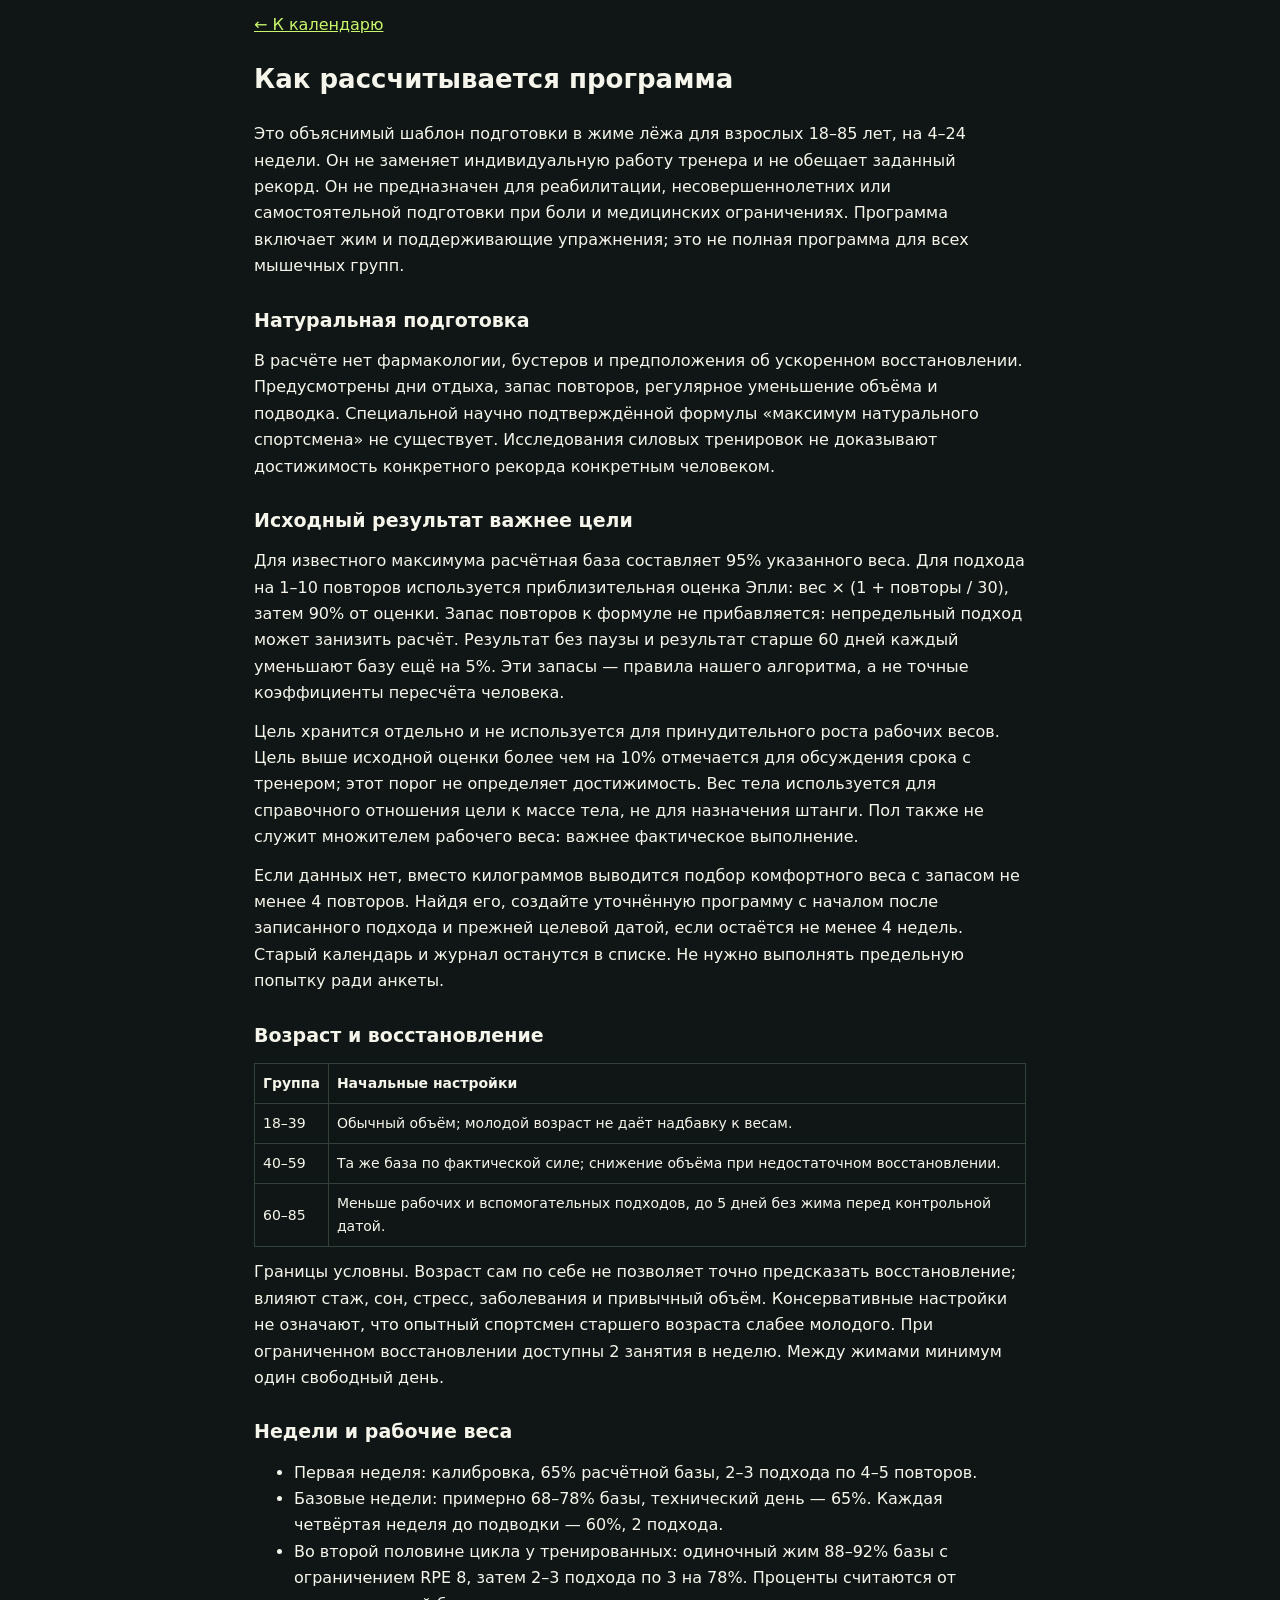
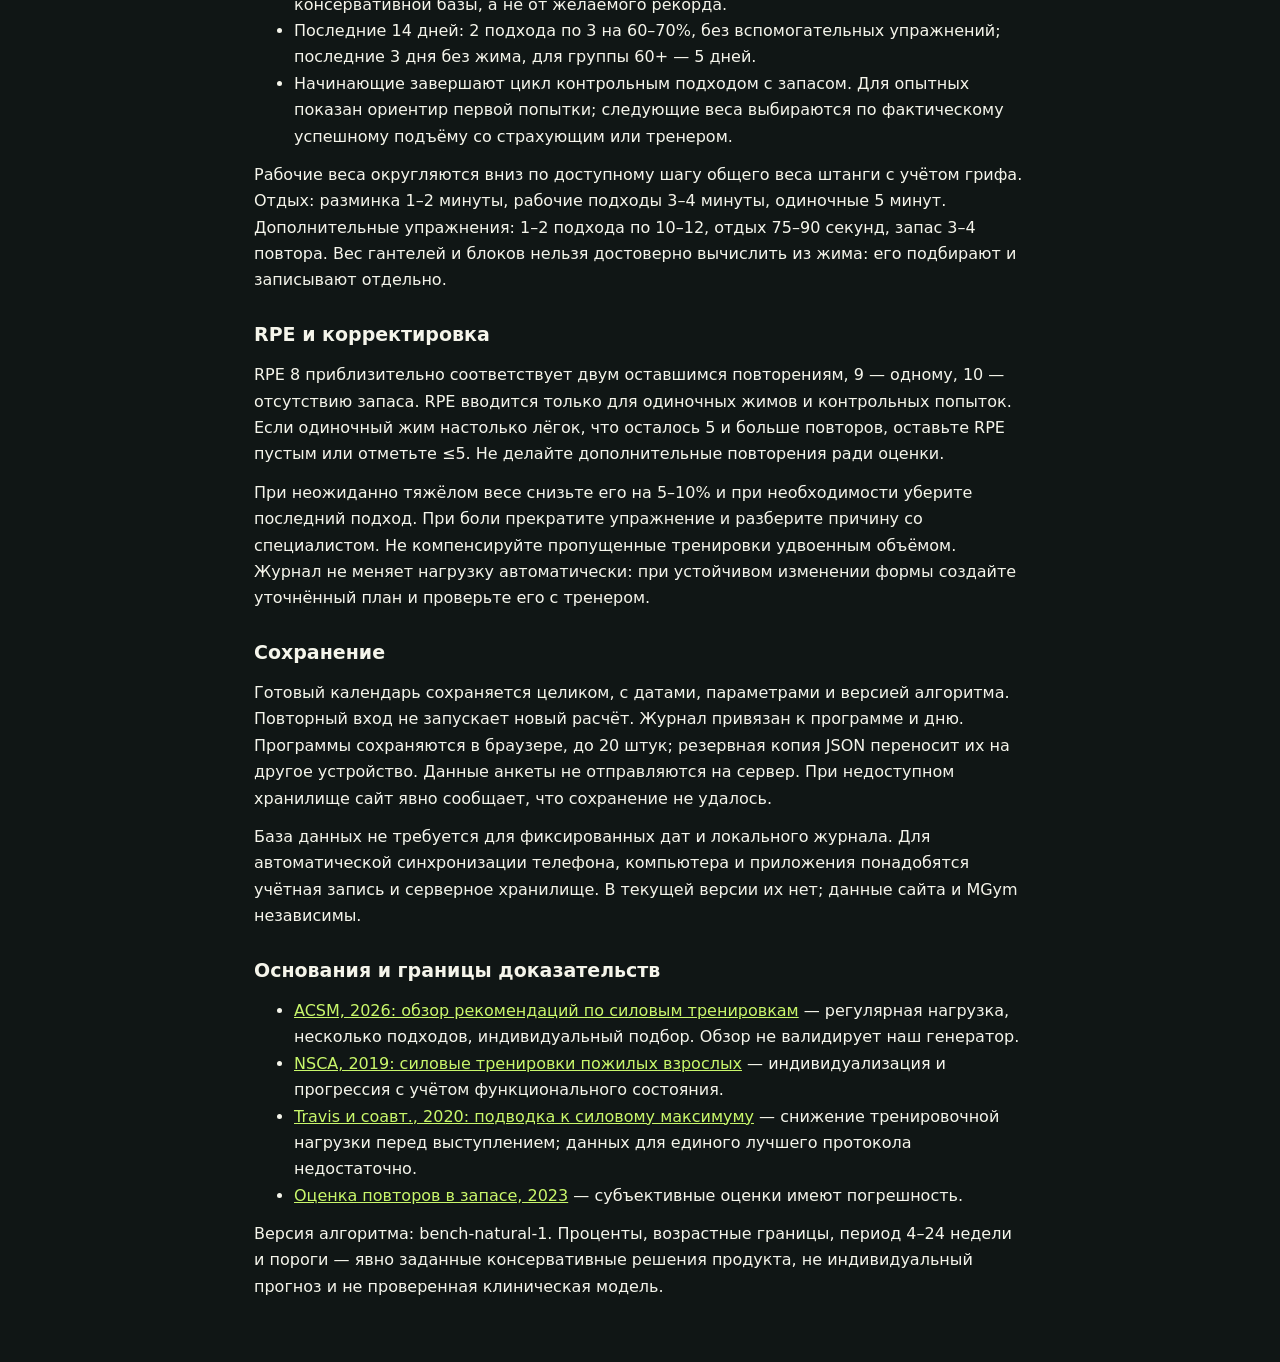
==== method.html @ 39122084 "Добавить персональные программы жима, журнал и резервные копии" ====
<!doctype html><html lang="ru"><head><meta charset="utf-8"><meta name="viewport" content="width=device-width,initial-scale=1"><title>Как рассчитывается программа · MG150</title><link rel="stylesheet" href="style.css"></head><body><main class="method"><a href="index.html">← К календарю</a><h1>Как рассчитывается программа</h1>
<p>Это объяснимый шаблон подготовки в жиме лёжа для взрослых 18–85 лет, на 4–24 недели. Он не заменяет индивидуальную работу тренера и не обещает заданный рекорд. Он не предназначен для реабилитации, несовершеннолетних или самостоятельной подготовки при боли и медицинских ограничениях. Программа включает жим и поддерживающие упражнения; это не полная программа для всех мышечных групп.</p>
<h2>Натуральная подготовка</h2><p>В расчёте нет фармакологии, бустеров и предположения об ускоренном восстановлении. Предусмотрены дни отдыха, запас повторов, регулярное уменьшение объёма и подводка. Специальной научно подтверждённой формулы «максимум натурального спортсмена» не существует. Исследования силовых тренировок не доказывают достижимость конкретного рекорда конкретным человеком.</p>
<h2>Исходный результат важнее цели</h2><p>Для известного максимума расчётная база составляет 95% указанного веса. Для подхода на 1–10 повторов используется приблизительная оценка Эпли: вес × (1 + повторы / 30), затем 90% от оценки. Запас повторов к формуле не прибавляется: непредельный подход может занизить расчёт. Результат без паузы и результат старше 60 дней каждый уменьшают базу ещё на 5%. Эти запасы — правила нашего алгоритма, а не точные коэффициенты пересчёта человека.</p><p>Цель хранится отдельно и не используется для принудительного роста рабочих весов. Цель выше исходной оценки более чем на 10% отмечается для обсуждения срока с тренером; этот порог не определяет достижимость. Вес тела используется для справочного отношения цели к массе тела, не для назначения штанги. Пол также не служит множителем рабочего веса: важнее фактическое выполнение.</p><p>Если данных нет, вместо килограммов выводится подбор комфортного веса с запасом не менее 4 повторов. Найдя его, создайте уточнённую программу с началом после записанного подхода и прежней целевой датой, если остаётся не менее 4 недель. Старый календарь и журнал останутся в списке. Не нужно выполнять предельную попытку ради анкеты.</p>
<h2>Возраст и восстановление</h2><table><thead><tr><th>Группа</th><th>Начальные настройки</th></tr></thead><tbody><tr><td>18–39</td><td>Обычный объём; молодой возраст не даёт надбавку к весам.</td></tr><tr><td>40–59</td><td>Та же база по фактической силе; снижение объёма при недостаточном восстановлении.</td></tr><tr><td>60–85</td><td>Меньше рабочих и вспомогательных подходов, до 5 дней без жима перед контрольной датой.</td></tr></tbody></table><p>Границы условны. Возраст сам по себе не позволяет точно предсказать восстановление; влияют стаж, сон, стресс, заболевания и привычный объём. Консервативные настройки не означают, что опытный спортсмен старшего возраста слабее молодого. При ограниченном восстановлении доступны 2 занятия в неделю. Между жимами минимум один свободный день.</p>
<h2>Недели и рабочие веса</h2><ul><li>Первая неделя: калибровка, 65% расчётной базы, 2–3 подхода по 4–5 повторов.</li><li>Базовые недели: примерно 68–78% базы, технический день — 65%. Каждая четвёртая неделя до подводки — 60%, 2 подхода.</li><li>Во второй половине цикла у тренированных: одиночный жим 88–92% базы с ограничением RPE 8, затем 2–3 подхода по 3 на 78%. Проценты считаются от консервативной базы, а не от желаемого рекорда.</li><li>Последние 14 дней: 2 подхода по 3 на 60–70%, без вспомогательных упражнений; последние 3 дня без жима, для группы 60+ — 5 дней.</li><li>Начинающие завершают цикл контрольным подходом с запасом. Для опытных показан ориентир первой попытки; следующие веса выбираются по фактическому успешному подъёму со страхующим или тренером.</li></ul><p>Рабочие веса округляются вниз по доступному шагу общего веса штанги с учётом грифа. Отдых: разминка 1–2 минуты, рабочие подходы 3–4 минуты, одиночные 5 минут. Дополнительные упражнения: 1–2 подхода по 10–12, отдых 75–90 секунд, запас 3–4 повтора. Вес гантелей и блоков нельзя достоверно вычислить из жима: его подбирают и записывают отдельно.</p>
<h2>RPE и корректировка</h2><p>RPE 8 приблизительно соответствует двум оставшимся повторениям, 9 — одному, 10 — отсутствию запаса. RPE вводится только для одиночных жимов и контрольных попыток. Если одиночный жим настолько лёгок, что осталось 5 и больше повторов, оставьте RPE пустым или отметьте ≤5. Не делайте дополнительные повторения ради оценки.</p><p>При неожиданно тяжёлом весе снизьте его на 5–10% и при необходимости уберите последний подход. При боли прекратите упражнение и разберите причину со специалистом. Не компенсируйте пропущенные тренировки удвоенным объёмом. Журнал не меняет нагрузку автоматически: при устойчивом изменении формы создайте уточнённый план и проверьте его с тренером.</p>
<h2>Сохранение</h2><p>Готовый календарь сохраняется целиком, с датами, параметрами и версией алгоритма. Повторный вход не запускает новый расчёт. Журнал привязан к программе и дню. Программы сохраняются в браузере, до 20 штук; резервная копия JSON переносит их на другое устройство. Данные анкеты не отправляются на сервер. При недоступном хранилище сайт явно сообщает, что сохранение не удалось.</p><p>База данных не требуется для фиксированных дат и локального журнала. Для автоматической синхронизации телефона, компьютера и приложения понадобятся учётная запись и серверное хранилище. В текущей версии их нет; данные сайта и MGym независимы.</p>
<h2>Основания и границы доказательств</h2><ul><li><a href="https://pubmed.ncbi.nlm.nih.gov/41843416/">ACSM, 2026: обзор рекомендаций по силовым тренировкам</a> — регулярная нагрузка, несколько подходов, индивидуальный подбор. Обзор не валидирует наш генератор.</li><li><a href="https://pubmed.ncbi.nlm.nih.gov/31343601/">NSCA, 2019: силовые тренировки пожилых взрослых</a> — индивидуализация и прогрессия с учётом функционального состояния.</li><li><a href="https://pubmed.ncbi.nlm.nih.gov/32917000/">Travis и соавт., 2020: подводка к силовому максимуму</a> — снижение тренировочной нагрузки перед выступлением; данных для единого лучшего протокола недостаточно.</li><li><a href="https://pubmed.ncbi.nlm.nih.gov/37036795/">Оценка повторов в запасе, 2023</a> — субъективные оценки имеют погрешность.</li></ul><p>Версия алгоритма: bench-natural-1. Проценты, возрастные границы, период 4–24 недели и пороги — явно заданные консервативные решения продукта, не индивидуальный прогноз и не проверенная клиническая модель.</p></main></body></html>
---- style.css ----
:root{color-scheme:dark;--bg:#101615;--panel:#1b2421;--line:#344139;--text:#f5f5eb;--muted:#aab7aa;--lime:#c9f76b;font-family:system-ui,-apple-system,'Segoe UI',Arial,sans-serif}
*{box-sizing:border-box}html{scroll-behavior:smooth}body{margin:0;background:var(--bg);color:var(--text)}button{font:inherit}h1,h2,h3,h4,p{margin:0}
.topbar{height:46px;padding:0 clamp(12px,2vw,24px);border-bottom:1px solid var(--line);display:flex;align-items:center;justify-content:space-between;gap:16px}.brand{font-size:20px;font-weight:850;letter-spacing:-.08em;white-space:nowrap}.brand span{color:var(--lime)}.topbar-right{display:flex;gap:16px;color:var(--muted);font-size:10px;letter-spacing:.12em;font-weight:750}
main{max-width:1500px;margin:auto;padding:12px clamp(12px,2vw,24px)}.planner-heading{display:flex;align-items:start;justify-content:space-between;gap:20px;margin-bottom:12px}.planner-heading h1{font-size:clamp(20px,2vw,27px);letter-spacing:-.04em;line-height:1.15}.planner-heading p{color:var(--muted);font-size:12px;margin-top:3px}
.info{font-size:12px;max-width:560px}.info summary{cursor:pointer;color:var(--lime);text-align:right;white-space:nowrap}.info[open]{position:absolute;z-index:5;right:clamp(12px,2vw,24px);top:83px;width:min(560px,calc(100vw - 24px));padding:12px 16px;background:#263329;border:1px solid var(--line);border-radius:10px;box-shadow:0 14px 36px #0008}.info-content{line-height:1.45;color:var(--text)}.info-content p{font-size:12px;color:var(--text);margin:10px 0}.info-content ol{padding-left:20px;margin:8px 0}.info-content li{margin:5px 0}
.calendar{background:var(--panel);border:1px solid var(--line);border-radius:10px;padding:7px;margin-bottom:8px}.weeks,.sessions{display:flex;gap:5px}.weeks{overflow-x:auto;padding-bottom:6px;border-bottom:1px solid var(--line);scrollbar-width:thin}.week,.session{border:1px solid transparent;background:transparent;color:var(--muted);border-radius:6px;cursor:pointer;white-space:nowrap}.week{flex:1;min-width:75px;padding:5px 8px;font-size:11px;font-weight:700}.week:hover,.session:hover{background:#29372b;color:var(--text)}.week.active{background:#354a2f;color:var(--lime);border-color:#536d42}.sessions{padding-top:6px}.session{display:flex;align-items:center;gap:10px;padding:6px 10px;font-size:12px}.session.active{background:var(--lime);color:#182117;font-weight:800}.session-date{font-weight:800}.session-title{font-weight:500}
.detail{background:var(--panel);border:1px solid var(--line);border-radius:10px;padding:12px 16px}.detail-top{display:flex;align-items:center;justify-content:space-between;gap:10px;border-bottom:1px solid var(--line);padding-bottom:8px;margin-bottom:8px}.detail-date,.day-count{color:var(--muted);font-size:11px}.detail-top h2{font-size:20px;line-height:1.15;margin-top:2px;letter-spacing:-.03em}.detail-content{display:grid;grid-template-columns:minmax(0,1.45fr) minmax(260px,.8fr);gap:14px}
.main-exercise{min-width:0}.exercise-title,.accessory-title{display:flex;align-items:baseline;justify-content:space-between;gap:8px}.exercise-title h3,.accessories>h3{font-size:14px}.set-count{color:var(--muted);font-size:11px;white-space:nowrap}.exercise-hint{color:var(--muted);font-size:11px;line-height:1.25;margin:3px 0 5px}.set-table{width:100%;border-collapse:collapse;table-layout:fixed;font-variant-numeric:tabular-nums}.set-table th{text-align:left;color:var(--muted);font-size:10px;text-transform:uppercase;letter-spacing:.03em;border-bottom:1px solid var(--line);height:23px}.set-table td{border-bottom:1px solid #2a362f;height:26px;font-size:12px;white-space:nowrap;overflow:hidden;text-overflow:ellipsis}.set-table th:nth-child(1){width:7%}.set-table th:nth-child(2){width:18%}.set-table th:nth-child(3){width:15%}.set-table th:nth-child(4){width:16%}.set-table th:nth-child(5){width:44%}.set-table td:first-child{color:var(--muted)}.set-table .kind{color:var(--muted);font-size:11px}.set-table tr.heavy td{color:var(--lime);font-weight:700}
.accessories{border-left:1px solid var(--line);padding-left:14px;min-width:0}.accessories>h3{margin-bottom:7px}.accessory{border-top:1px solid var(--line);padding:8px 0}.accessory-title h4{font-size:12px;line-height:1.2}.accessory-prescription{color:var(--lime);font-size:12px;font-weight:800;white-space:nowrap}.accessory-meta{color:var(--muted);font-size:11px;line-height:1.35;margin-top:3px}.day-note{color:var(--muted);font-size:11px;line-height:1.4;border-top:1px solid var(--line);padding-top:8px;margin-top:4px}footer{color:var(--muted);font-size:11px;text-align:center;padding:4px 12px 12px}
@media(max-width:760px){.topbar-right{font-size:9px}.topbar-date{display:none}.planner-heading p{font-size:11px}.info summary{font-size:11px}.week{min-width:71px}.sessions{overflow-x:auto;scrollbar-width:thin}.session{min-width:max-content;gap:5px;padding:6px}.detail{padding:10px}.detail-content{display:block}.detail-top h2{font-size:18px}.exercise-title h3{font-size:13px}.set-table td{height:24px;font-size:11px}.set-table .kind{font-size:10px}.set-table th:nth-child(1){width:7%}.set-table th:nth-child(2){width:20%}.set-table th:nth-child(3){width:16%}.set-table th:nth-child(4){width:17%}.set-table th:nth-child(5){width:40%}.accessories{border-left:0;padding-left:0;margin-top:8px}.accessories>h3{font-size:12px}.accessory{display:grid;grid-template-columns:1fr;gap:1px;padding:5px 0}.accessory-meta{margin:0}.day-note{padding-top:5px;margin-top:2px}footer{font-size:10px}}
@media(max-width:760px){.topbar{height:38px}.planner-heading{align-items:center;margin-bottom:6px}.planner-heading p{display:none}main{padding-top:6px}.calendar{padding:4px;margin-bottom:6px}.weeks,.sessions{scrollbar-width:none}.weeks::-webkit-scrollbar,.sessions::-webkit-scrollbar{display:none}.weeks{padding-bottom:3px}.sessions{padding-top:3px}.week,.session{padding-top:4px;padding-bottom:4px}.detail-top{padding-bottom:5px;margin-bottom:5px}.detail-date,.day-count{font-size:10px}.exercise-hint{margin:2px 0 3px}.set-table td{height:22px}.set-table th{height:20px}.accessories{margin-top:5px;display:grid;grid-template-columns:1fr 1fr;gap:3px 8px}.accessories>h3{grid-column:1/-1;margin:0}.accessory{padding:4px 0}.accessory-title{display:block}.accessory-title h4{font-size:11px}.accessory-prescription{display:block;font-size:11px}.accessory-meta{font-size:10px}.day-note{grid-column:1/-1;font-size:10px}.info[open]{top:68px}footer{display:none}}
@media(max-width:760px){main{padding-bottom:0}.planner-heading{margin-bottom:4px}.detail{padding:8px}.set-table th{height:18px}.set-table td{height:21px}.accessories{display:block}.accessories>h3{margin-bottom:2px}.accessory{padding:3px 0}.accessory-title{display:flex}.accessory-prescription{display:inline}.accessory-meta{line-height:1.2}.day-note{padding-top:3px}}
@media(max-width:380px){.planner-heading h1{font-size:18px}.info summary{max-width:112px;white-space:normal}.set-table .kind{font-size:9px}}
.accessory{display:grid;grid-template-columns:48px minmax(0,1fr);align-items:center;gap:8px}.accessory-image{display:block;width:48px;height:48px;object-fit:cover;border:1px solid var(--line);border-radius:6px;background:var(--bg)}.accessory-body{min-width:0}
@media(max-width:760px){.accessories>h3{display:none}.accessory{grid-template-columns:32px minmax(0,1fr);gap:6px;padding:2px 0}.accessory-image{width:32px;height:32px;border-radius:4px}.accessory-meta{font-size:10px;line-height:1.15}}
/* Анкета и журнал открываются отдельно от компактного календаря. */
[hidden]{display:none!important}a{color:var(--lime)}button,input,select{font:inherit}button,.file-label{border:1px solid var(--line);border-radius:6px;background:#263329;color:var(--text);padding:7px 10px;cursor:pointer}button:hover{border-color:var(--lime)}button:focus-visible,input:focus-visible,select:focus-visible,summary:focus-visible,a:focus-visible{outline:2px solid var(--lime);outline-offset:2px}.topbar-right{gap:6px;letter-spacing:0}.topbar button{font-size:11px;padding:5px 8px}.primary{background:var(--lime);color:#172211;font-weight:750}.plan-picker{display:flex;align-items:center;gap:6px;color:var(--muted);font-size:11px;margin-top:4px}.plan-picker select{max-width:330px;width:100%;padding:3px 5px}.status{font-size:11px;line-height:1.3;color:var(--muted);margin:3px 0}.status:empty{display:none}.error{color:#ffb5a5;white-space:pre-line}.day-count{text-align:right}.log-button{display:block;font-size:11px;padding:3px 7px;margin:3px 0 0 auto}dialog{color:var(--text);background:var(--panel);border:1px solid #536d42;border-radius:12px;width:min(740px,calc(100% - 24px));max-height:90dvh;padding:20px;overscroll-behavior:contain}dialog::backdrop{background:#000b}.dialog-heading{display:flex;align-items:center;justify-content:space-between;gap:12px;margin-bottom:12px}.dialog-heading h2{font-size:20px}.dialog-heading button{font-size:12px}dialog p,dialog li{font-size:13px;line-height:1.5;margin:10px 0}.muted{color:var(--muted)}fieldset{border:1px solid var(--line);border-radius:8px;margin:16px 0;padding:12px}legend{font-size:14px;font-weight:700;padding:0 6px}.form-grid{display:grid;grid-template-columns:1fr 1fr;gap:12px}form label{display:flex;flex-direction:column;gap:5px;font-size:12px;color:var(--muted)}input,select{min-width:0;width:100%;background:var(--bg);color:var(--text);border:1px solid #526153;border-radius:5px;padding:9px;min-height:38px}input[readonly]{opacity:.6}.weekday-options{display:flex;flex-wrap:wrap;gap:7px;margin:12px 0}.weekday-options label{flex-direction:row;align-items:center;background:var(--bg);border-radius:6px;padding:7px}.weekday-options input{width:17px;min-height:17px;accent-color:var(--lime)}#preview{margin-top:18px;padding-top:15px;border-top:1px solid var(--line)}#preview h3{font-size:16px}#preview ul{padding-left:20px}.actions{display:flex;gap:10px;flex-wrap:wrap;margin:15px 0}.file-label{font-size:13px;display:block}.file-label input{max-width:230px;margin-top:7px;font-size:12px}.log-table{width:100%;border-collapse:collapse;table-layout:fixed;font-size:12px;margin:8px 0 18px}.log-table th{font-size:11px;color:var(--muted);text-align:left}.log-table th:first-child{width:40%}.log-table td{padding:4px 3px}.log-table input,.log-table select{padding:7px 3px;font-size:13px}.log-table td:first-child{padding-left:0}.log-table tr:nth-child(even){background:#233028}#log-sets h3{font-size:14px;margin-top:12px}.method{max-width:820px;line-height:1.65;padding-bottom:50px}.method h1{font-size:26px;margin:20px 0}.method h2{font-size:19px;margin:25px 0 8px}.method p,.method ul,.method table{margin:12px 0}.method table{width:100%;border-collapse:collapse;font-size:14px}.method td,.method th{padding:8px;border:1px solid var(--line);text-align:left}
@media(max-width:760px){.planner-heading h1{display:none}.planner-heading{gap:8px}.plan-picker{font-size:0;margin:0}.plan-picker select{max-width:210px;font-size:11px;min-height:28px}.info summary{font-size:10px}.status{font-size:10px;margin:2px 0}.log-button{font-size:10px;padding:2px 5px}.detail-top h2{font-size:16px}.dialog-heading h2{font-size:18px}dialog{padding:14px}.form-grid{gap:10px}.method{font-size:14px}.topbar{height:38px}}
@media(max-width:420px){.form-grid{grid-template-columns:1fr}.plan-picker select{max-width:196px}.log-table th:first-child{width:36%}}
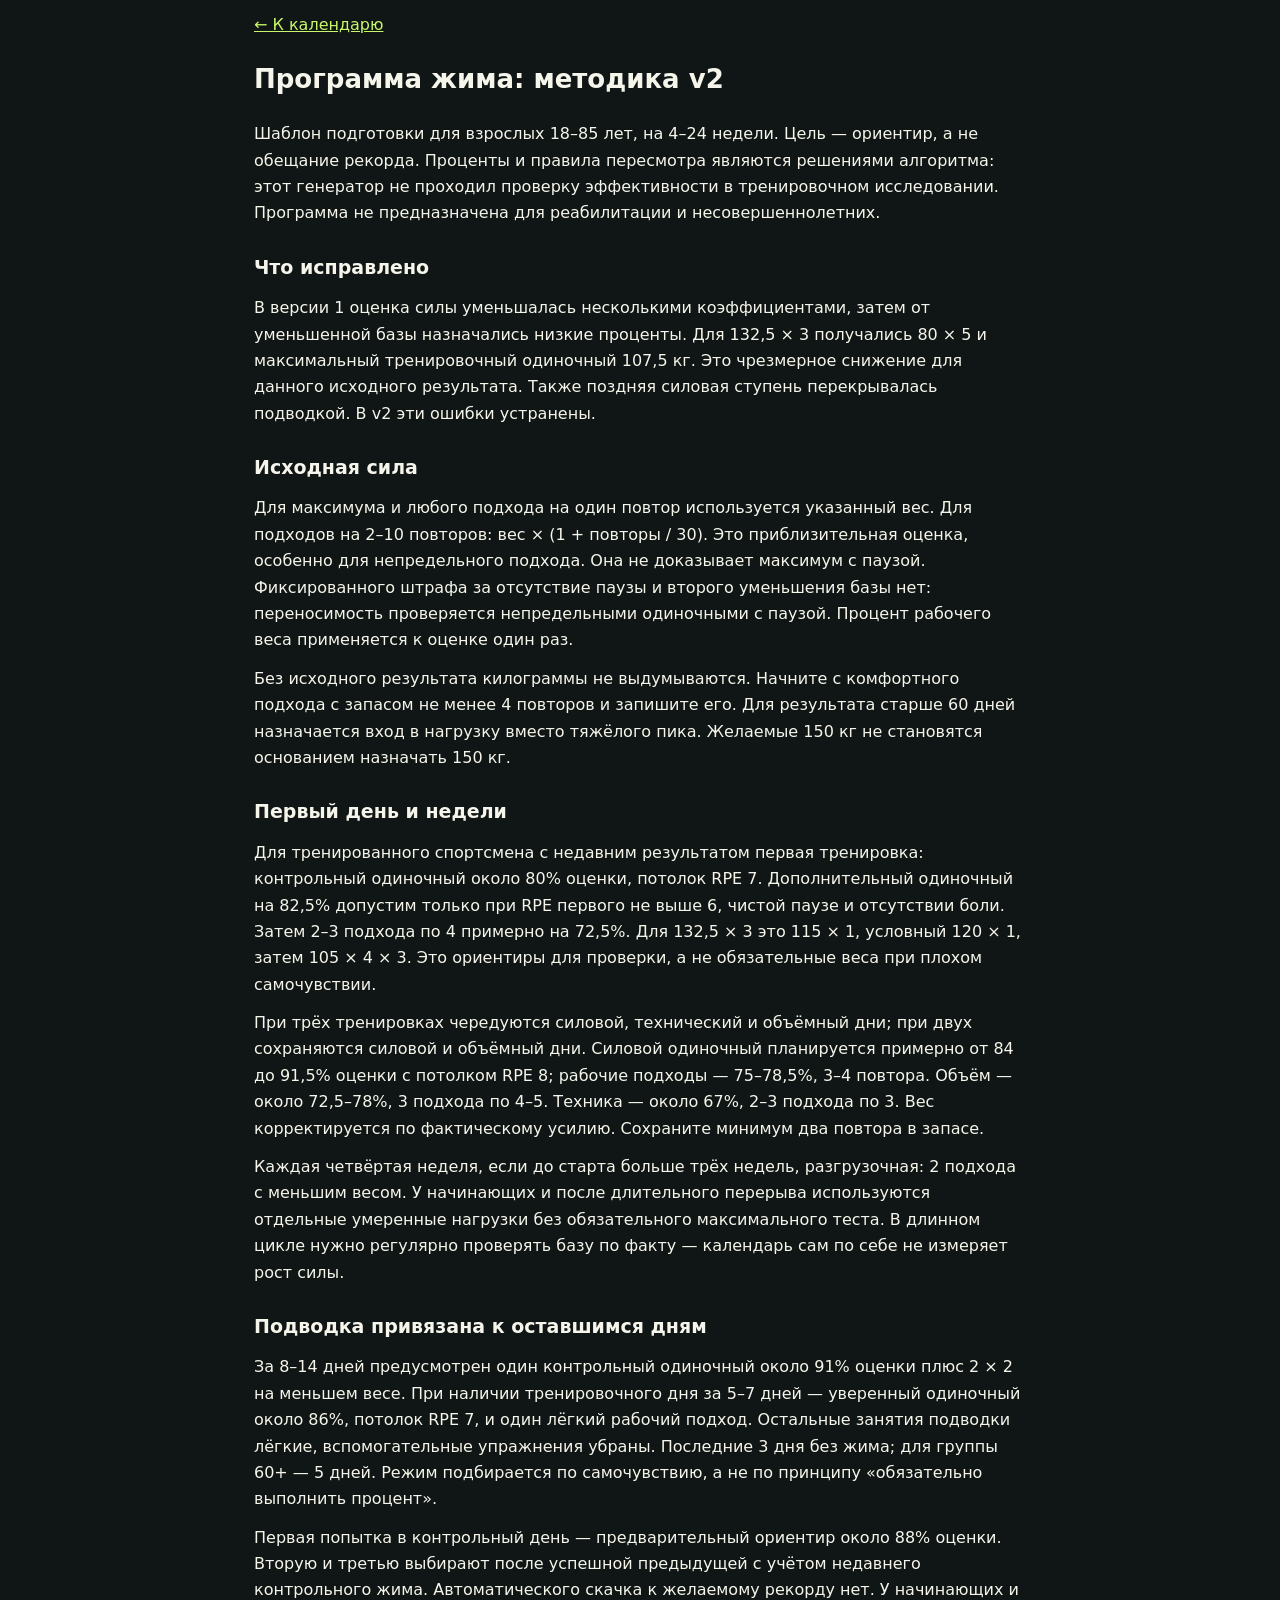
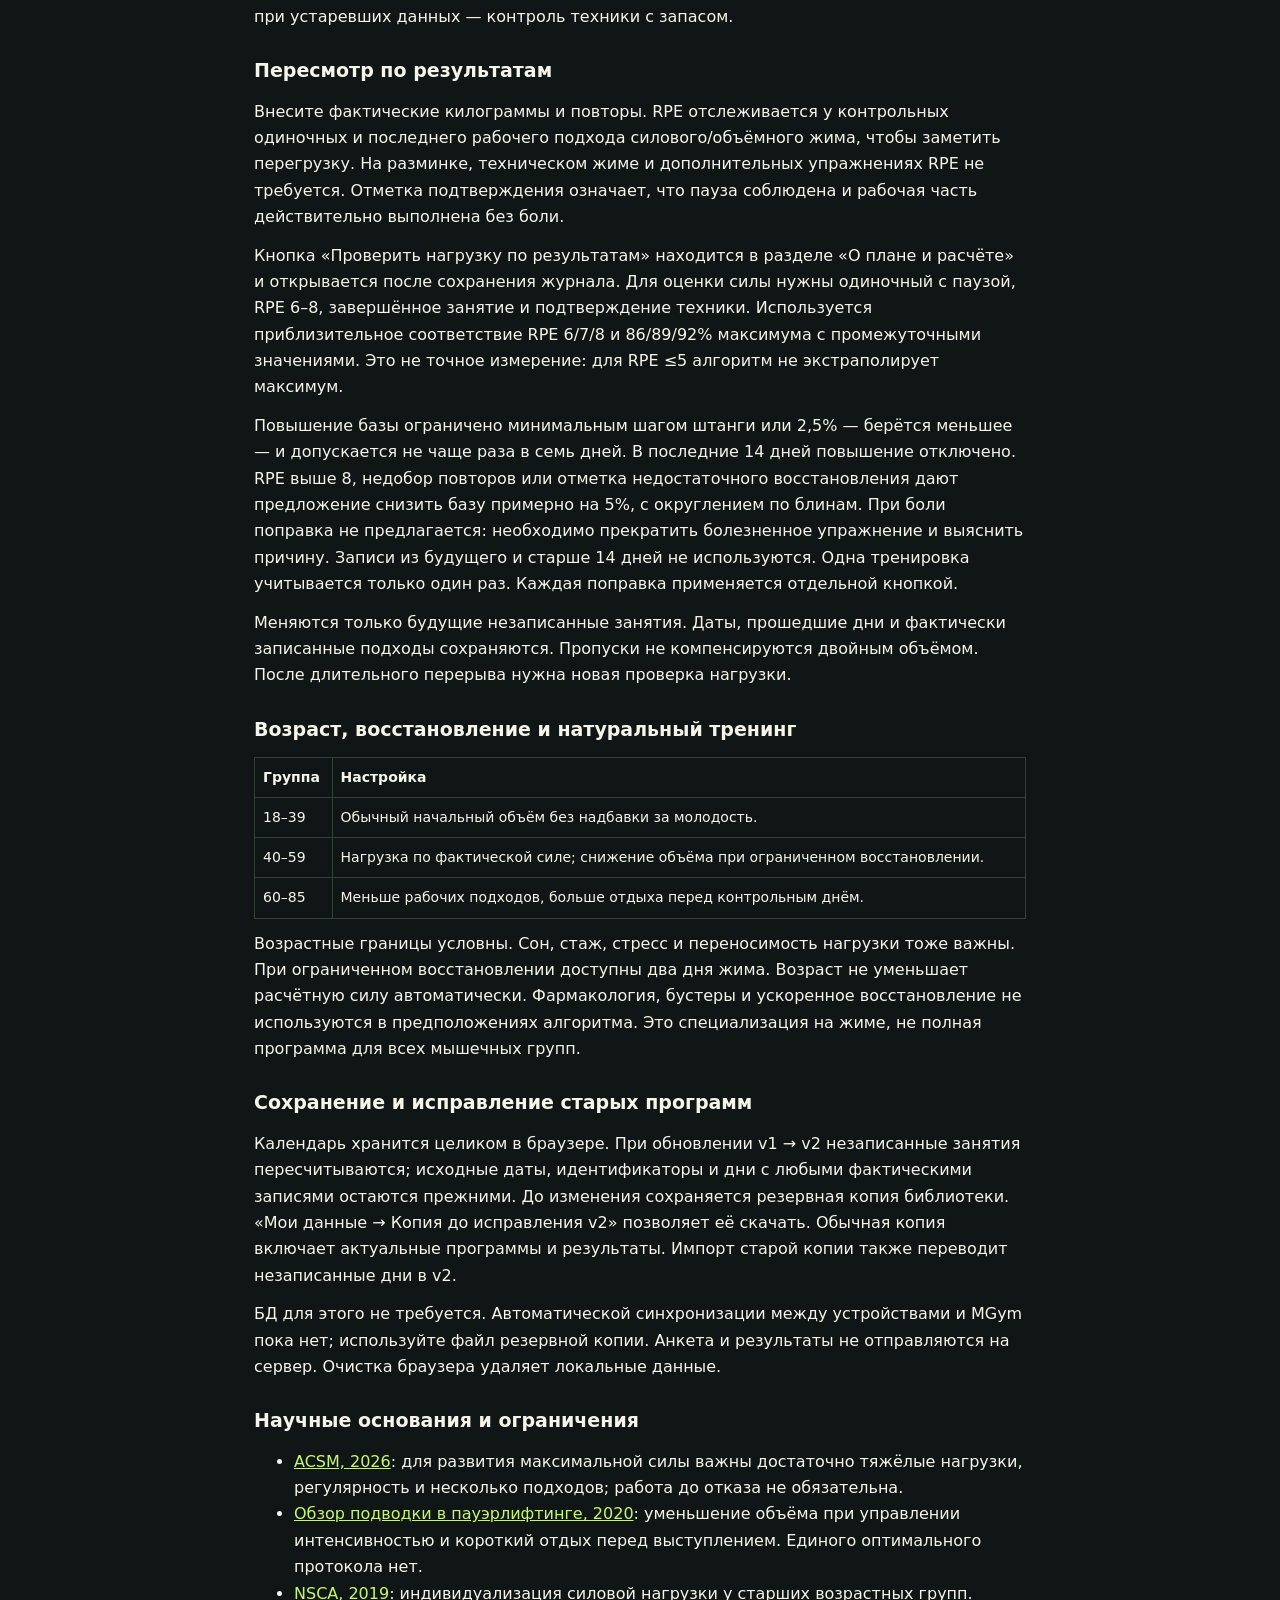
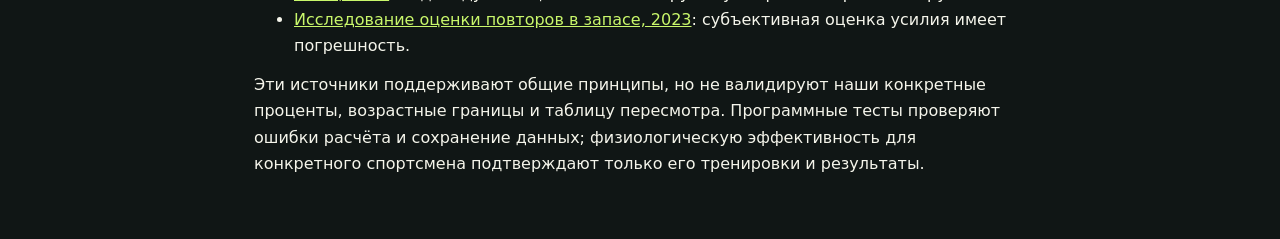
==== commit b9c41aa8: "Исправить расчёт нагрузки, подводку и сохранение персональных планов" ====
--- a/method.html
+++ b/method.html
@@ -1,9 +1,10 @@
-<!doctype html><html lang="ru"><head><meta charset="utf-8"><meta name="viewport" content="width=device-width,initial-scale=1"><title>Как рассчитывается программа · MG150</title><link rel="stylesheet" href="style.css"></head><body><main class="method"><a href="index.html">← К календарю</a><h1>Как рассчитывается программа</h1>
-<p>Это объяснимый шаблон подготовки в жиме лёжа для взрослых 18–85 лет, на 4–24 недели. Он не заменяет индивидуальную работу тренера и не обещает заданный рекорд. Он не предназначен для реабилитации, несовершеннолетних или самостоятельной подготовки при боли и медицинских ограничениях. Программа включает жим и поддерживающие упражнения; это не полная программа для всех мышечных групп.</p>
-<h2>Натуральная подготовка</h2><p>В расчёте нет фармакологии, бустеров и предположения об ускоренном восстановлении. Предусмотрены дни отдыха, запас повторов, регулярное уменьшение объёма и подводка. Специальной научно подтверждённой формулы «максимум натурального спортсмена» не существует. Исследования силовых тренировок не доказывают достижимость конкретного рекорда конкретным человеком.</p>
-<h2>Исходный результат важнее цели</h2><p>Для известного максимума расчётная база составляет 95% указанного веса. Для подхода на 1–10 повторов используется приблизительная оценка Эпли: вес × (1 + повторы / 30), затем 90% от оценки. Запас повторов к формуле не прибавляется: непредельный подход может занизить расчёт. Результат без паузы и результат старше 60 дней каждый уменьшают базу ещё на 5%. Эти запасы — правила нашего алгоритма, а не точные коэффициенты пересчёта человека.</p><p>Цель хранится отдельно и не используется для принудительного роста рабочих весов. Цель выше исходной оценки более чем на 10% отмечается для обсуждения срока с тренером; этот порог не определяет достижимость. Вес тела используется для справочного отношения цели к массе тела, не для назначения штанги. Пол также не служит множителем рабочего веса: важнее фактическое выполнение.</p><p>Если данных нет, вместо килограммов выводится подбор комфортного веса с запасом не менее 4 повторов. Найдя его, создайте уточнённую программу с началом после записанного подхода и прежней целевой датой, если остаётся не менее 4 недель. Старый календарь и журнал останутся в списке. Не нужно выполнять предельную попытку ради анкеты.</p>
-<h2>Возраст и восстановление</h2><table><thead><tr><th>Группа</th><th>Начальные настройки</th></tr></thead><tbody><tr><td>18–39</td><td>Обычный объём; молодой возраст не даёт надбавку к весам.</td></tr><tr><td>40–59</td><td>Та же база по фактической силе; снижение объёма при недостаточном восстановлении.</td></tr><tr><td>60–85</td><td>Меньше рабочих и вспомогательных подходов, до 5 дней без жима перед контрольной датой.</td></tr></tbody></table><p>Границы условны. Возраст сам по себе не позволяет точно предсказать восстановление; влияют стаж, сон, стресс, заболевания и привычный объём. Консервативные настройки не означают, что опытный спортсмен старшего возраста слабее молодого. При ограниченном восстановлении доступны 2 занятия в неделю. Между жимами минимум один свободный день.</p>
-<h2>Недели и рабочие веса</h2><ul><li>Первая неделя: калибровка, 65% расчётной базы, 2–3 подхода по 4–5 повторов.</li><li>Базовые недели: примерно 68–78% базы, технический день — 65%. Каждая четвёртая неделя до подводки — 60%, 2 подхода.</li><li>Во второй половине цикла у тренированных: одиночный жим 88–92% базы с ограничением RPE 8, затем 2–3 подхода по 3 на 78%. Проценты считаются от консервативной базы, а не от желаемого рекорда.</li><li>Последние 14 дней: 2 подхода по 3 на 60–70%, без вспомогательных упражнений; последние 3 дня без жима, для группы 60+ — 5 дней.</li><li>Начинающие завершают цикл контрольным подходом с запасом. Для опытных показан ориентир первой попытки; следующие веса выбираются по фактическому успешному подъёму со страхующим или тренером.</li></ul><p>Рабочие веса округляются вниз по доступному шагу общего веса штанги с учётом грифа. Отдых: разминка 1–2 минуты, рабочие подходы 3–4 минуты, одиночные 5 минут. Дополнительные упражнения: 1–2 подхода по 10–12, отдых 75–90 секунд, запас 3–4 повтора. Вес гантелей и блоков нельзя достоверно вычислить из жима: его подбирают и записывают отдельно.</p>
-<h2>RPE и корректировка</h2><p>RPE 8 приблизительно соответствует двум оставшимся повторениям, 9 — одному, 10 — отсутствию запаса. RPE вводится только для одиночных жимов и контрольных попыток. Если одиночный жим настолько лёгок, что осталось 5 и больше повторов, оставьте RPE пустым или отметьте ≤5. Не делайте дополнительные повторения ради оценки.</p><p>При неожиданно тяжёлом весе снизьте его на 5–10% и при необходимости уберите последний подход. При боли прекратите упражнение и разберите причину со специалистом. Не компенсируйте пропущенные тренировки удвоенным объёмом. Журнал не меняет нагрузку автоматически: при устойчивом изменении формы создайте уточнённый план и проверьте его с тренером.</p>
-<h2>Сохранение</h2><p>Готовый календарь сохраняется целиком, с датами, параметрами и версией алгоритма. Повторный вход не запускает новый расчёт. Журнал привязан к программе и дню. Программы сохраняются в браузере, до 20 штук; резервная копия JSON переносит их на другое устройство. Данные анкеты не отправляются на сервер. При недоступном хранилище сайт явно сообщает, что сохранение не удалось.</p><p>База данных не требуется для фиксированных дат и локального журнала. Для автоматической синхронизации телефона, компьютера и приложения понадобятся учётная запись и серверное хранилище. В текущей версии их нет; данные сайта и MGym независимы.</p>
-<h2>Основания и границы доказательств</h2><ul><li><a href="https://pubmed.ncbi.nlm.nih.gov/41843416/">ACSM, 2026: обзор рекомендаций по силовым тренировкам</a> — регулярная нагрузка, несколько подходов, индивидуальный подбор. Обзор не валидирует наш генератор.</li><li><a href="https://pubmed.ncbi.nlm.nih.gov/31343601/">NSCA, 2019: силовые тренировки пожилых взрослых</a> — индивидуализация и прогрессия с учётом функционального состояния.</li><li><a href="https://pubmed.ncbi.nlm.nih.gov/32917000/">Travis и соавт., 2020: подводка к силовому максимуму</a> — снижение тренировочной нагрузки перед выступлением; данных для единого лучшего протокола недостаточно.</li><li><a href="https://pubmed.ncbi.nlm.nih.gov/37036795/">Оценка повторов в запасе, 2023</a> — субъективные оценки имеют погрешность.</li></ul><p>Версия алгоритма: bench-natural-1. Проценты, возрастные границы, период 4–24 недели и пороги — явно заданные консервативные решения продукта, не индивидуальный прогноз и не проверенная клиническая модель.</p></main></body></html>
+<!doctype html><html lang="ru"><head><meta charset="utf-8"><meta name="viewport" content="width=device-width,initial-scale=1"><title>Методика расчёта v2 · MG150</title><link rel="stylesheet" href="style.css?v=20261012b"></head><body><main class="method"><a href="index.html">← К календарю</a><h1>Программа жима: методика v2</h1>
+<p>Шаблон подготовки для взрослых 18–85 лет, на 4–24 недели. Цель — ориентир, а не обещание рекорда. Проценты и правила пересмотра являются решениями алгоритма: этот генератор не проходил проверку эффективности в тренировочном исследовании. Программа не предназначена для реабилитации и несовершеннолетних.</p>
+<h2>Что исправлено</h2><p>В версии 1 оценка силы уменьшалась несколькими коэффициентами, затем от уменьшенной базы назначались низкие проценты. Для 132,5 × 3 получались 80 × 5 и максимальный тренировочный одиночный 107,5 кг. Это чрезмерное снижение для данного исходного результата. Также поздняя силовая ступень перекрывалась подводкой. В v2 эти ошибки устранены.</p>
+<h2>Исходная сила</h2><p>Для максимума и любого подхода на один повтор используется указанный вес. Для подходов на 2–10 повторов: вес × (1 + повторы / 30). Это приблизительная оценка, особенно для непредельного подхода. Она не доказывает максимум с паузой. Фиксированного штрафа за отсутствие паузы и второго уменьшения базы нет: переносимость проверяется непредельными одиночными с паузой. Процент рабочего веса применяется к оценке один раз.</p><p>Без исходного результата килограммы не выдумываются. Начните с комфортного подхода с запасом не менее 4 повторов и запишите его. Для результата старше 60 дней назначается вход в нагрузку вместо тяжёлого пика. Желаемые 150 кг не становятся основанием назначать 150 кг.</p>
+<h2>Первый день и недели</h2><p>Для тренированного спортсмена с недавним результатом первая тренировка: контрольный одиночный около 80% оценки, потолок RPE 7. Дополнительный одиночный на 82,5% допустим только при RPE первого не выше 6, чистой паузе и отсутствии боли. Затем 2–3 подхода по 4 примерно на 72,5%. Для 132,5 × 3 это 115 × 1, условный 120 × 1, затем 105 × 4 × 3. Это ориентиры для проверки, а не обязательные веса при плохом самочувствии.</p><p>При трёх тренировках чередуются силовой, технический и объёмный дни; при двух сохраняются силовой и объёмный дни. Силовой одиночный планируется примерно от 84 до 91,5% оценки с потолком RPE 8; рабочие подходы — 75–78,5%, 3–4 повтора. Объём — около 72,5–78%, 3 подхода по 4–5. Техника — около 67%, 2–3 подхода по 3. Вес корректируется по фактическому усилию. Сохраните минимум два повтора в запасе.</p><p>Каждая четвёртая неделя, если до старта больше трёх недель, разгрузочная: 2 подхода с меньшим весом. У начинающих и после длительного перерыва используются отдельные умеренные нагрузки без обязательного максимального теста. В длинном цикле нужно регулярно проверять базу по факту — календарь сам по себе не измеряет рост силы.</p>
+<h2>Подводка привязана к оставшимся дням</h2><p>За 8–14 дней предусмотрен один контрольный одиночный около 91% оценки плюс 2 × 2 на меньшем весе. При наличии тренировочного дня за 5–7 дней — уверенный одиночный около 86%, потолок RPE 7, и один лёгкий рабочий подход. Остальные занятия подводки лёгкие, вспомогательные упражнения убраны. Последние 3 дня без жима; для группы 60+ — 5 дней. Режим подбирается по самочувствию, а не по принципу «обязательно выполнить процент».</p><p>Первая попытка в контрольный день — предварительный ориентир около 88% оценки. Вторую и третью выбирают после успешной предыдущей с учётом недавнего контрольного жима. Автоматического скачка к желаемому рекорду нет. У начинающих и при устаревших данных — контроль техники с запасом.</p>
+<h2>Пересмотр по результатам</h2><p>Внесите фактические килограммы и повторы. RPE отслеживается у контрольных одиночных и последнего рабочего подхода силового/объёмного жима, чтобы заметить перегрузку. На разминке, техническом жиме и дополнительных упражнениях RPE не требуется. Отметка подтверждения означает, что пауза соблюдена и рабочая часть действительно выполнена без боли.</p><p>Кнопка «Проверить нагрузку по результатам» находится в разделе «О плане и расчёте» и открывается после сохранения журнала. Для оценки силы нужны одиночный с паузой, RPE 6–8, завершённое занятие и подтверждение техники. Используется приблизительное соответствие RPE 6/7/8 и 86/89/92% максимума с промежуточными значениями. Это не точное измерение: для RPE ≤5 алгоритм не экстраполирует максимум.</p><p>Повышение базы ограничено минимальным шагом штанги или 2,5% — берётся меньшее — и допускается не чаще раза в семь дней. В последние 14 дней повышение отключено. RPE выше 8, недобор повторов или отметка недостаточного восстановления дают предложение снизить базу примерно на 5%, с округлением по блинам. При боли поправка не предлагается: необходимо прекратить болезненное упражнение и выяснить причину. Записи из будущего и старше 14 дней не используются. Одна тренировка учитывается только один раз. Каждая поправка применяется отдельной кнопкой.</p><p>Меняются только будущие незаписанные занятия. Даты, прошедшие дни и фактически записанные подходы сохраняются. Пропуски не компенсируются двойным объёмом. После длительного перерыва нужна новая проверка нагрузки.</p>
+<h2>Возраст, восстановление и натуральный тренинг</h2><table><thead><tr><th>Группа</th><th>Настройка</th></tr></thead><tbody><tr><td>18–39</td><td>Обычный начальный объём без надбавки за молодость.</td></tr><tr><td>40–59</td><td>Нагрузка по фактической силе; снижение объёма при ограниченном восстановлении.</td></tr><tr><td>60–85</td><td>Меньше рабочих подходов, больше отдыха перед контрольным днём.</td></tr></tbody></table><p>Возрастные границы условны. Сон, стаж, стресс и переносимость нагрузки тоже важны. При ограниченном восстановлении доступны два дня жима. Возраст не уменьшает расчётную силу автоматически. Фармакология, бустеры и ускоренное восстановление не используются в предположениях алгоритма. Это специализация на жиме, не полная программа для всех мышечных групп.</p>
+<h2>Сохранение и исправление старых программ</h2><p>Календарь хранится целиком в браузере. При обновлении v1 → v2 незаписанные занятия пересчитываются; исходные даты, идентификаторы и дни с любыми фактическими записями остаются прежними. До изменения сохраняется резервная копия библиотеки. «Мои данные → Копия до исправления v2» позволяет её скачать. Обычная копия включает актуальные программы и результаты. Импорт старой копии также переводит незаписанные дни в v2.</p><p>БД для этого не требуется. Автоматической синхронизации между устройствами и MGym пока нет; используйте файл резервной копии. Анкета и результаты не отправляются на сервер. Очистка браузера удаляет локальные данные.</p>
+<h2>Научные основания и ограничения</h2><ul><li><a href="https://pubmed.ncbi.nlm.nih.gov/41843416/">ACSM, 2026</a>: для развития максимальной силы важны достаточно тяжёлые нагрузки, регулярность и несколько подходов; работа до отказа не обязательна.</li><li><a href="https://pubmed.ncbi.nlm.nih.gov/32917000/">Обзор подводки в пауэрлифтинге, 2020</a>: уменьшение объёма при управлении интенсивностью и короткий отдых перед выступлением. Единого оптимального протокола нет.</li><li><a href="https://pubmed.ncbi.nlm.nih.gov/31343601/">NSCA, 2019</a>: индивидуализация силовой нагрузки у старших возрастных групп.</li><li><a href="https://pubmed.ncbi.nlm.nih.gov/37036795/">Исследование оценки повторов в запасе, 2023</a>: субъективная оценка усилия имеет погрешность.</li></ul><p>Эти источники поддерживают общие принципы, но не валидируют наши конкретные проценты, возрастные границы и таблицу пересмотра. Программные тесты проверяют ошибки расчёта и сохранение данных; физиологическую эффективность для конкретного спортсмена подтверждают только его тренировки и результаты.</p></main></body></html>
--- a/style.css
+++ b/style.css
@@ -17,3 +17,4 @@
 [hidden]{display:none!important}a{color:var(--lime)}button,input,select{font:inherit}button,.file-label{border:1px solid var(--line);border-radius:6px;background:#263329;color:var(--text);padding:7px 10px;cursor:pointer}button:hover{border-color:var(--lime)}button:focus-visible,input:focus-visible,select:focus-visible,summary:focus-visible,a:focus-visible{outline:2px solid var(--lime);outline-offset:2px}.topbar-right{gap:6px;letter-spacing:0}.topbar button{font-size:11px;padding:5px 8px}.primary{background:var(--lime);color:#172211;font-weight:750}.plan-picker{display:flex;align-items:center;gap:6px;color:var(--muted);font-size:11px;margin-top:4px}.plan-picker select{max-width:330px;width:100%;padding:3px 5px}.status{font-size:11px;line-height:1.3;color:var(--muted);margin:3px 0}.status:empty{display:none}.error{color:#ffb5a5;white-space:pre-line}.day-count{text-align:right}.log-button{display:block;font-size:11px;padding:3px 7px;margin:3px 0 0 auto}dialog{color:var(--text);background:var(--panel);border:1px solid #536d42;border-radius:12px;width:min(740px,calc(100% - 24px));max-height:90dvh;padding:20px;overscroll-behavior:contain}dialog::backdrop{background:#000b}.dialog-heading{display:flex;align-items:center;justify-content:space-between;gap:12px;margin-bottom:12px}.dialog-heading h2{font-size:20px}.dialog-heading button{font-size:12px}dialog p,dialog li{font-size:13px;line-height:1.5;margin:10px 0}.muted{color:var(--muted)}fieldset{border:1px solid var(--line);border-radius:8px;margin:16px 0;padding:12px}legend{font-size:14px;font-weight:700;padding:0 6px}.form-grid{display:grid;grid-template-columns:1fr 1fr;gap:12px}form label{display:flex;flex-direction:column;gap:5px;font-size:12px;color:var(--muted)}input,select{min-width:0;width:100%;background:var(--bg);color:var(--text);border:1px solid #526153;border-radius:5px;padding:9px;min-height:38px}input[readonly]{opacity:.6}.weekday-options{display:flex;flex-wrap:wrap;gap:7px;margin:12px 0}.weekday-options label{flex-direction:row;align-items:center;background:var(--bg);border-radius:6px;padding:7px}.weekday-options input{width:17px;min-height:17px;accent-color:var(--lime)}#preview{margin-top:18px;padding-top:15px;border-top:1px solid var(--line)}#preview h3{font-size:16px}#preview ul{padding-left:20px}.actions{display:flex;gap:10px;flex-wrap:wrap;margin:15px 0}.file-label{font-size:13px;display:block}.file-label input{max-width:230px;margin-top:7px;font-size:12px}.log-table{width:100%;border-collapse:collapse;table-layout:fixed;font-size:12px;margin:8px 0 18px}.log-table th{font-size:11px;color:var(--muted);text-align:left}.log-table th:first-child{width:40%}.log-table td{padding:4px 3px}.log-table input,.log-table select{padding:7px 3px;font-size:13px}.log-table td:first-child{padding-left:0}.log-table tr:nth-child(even){background:#233028}#log-sets h3{font-size:14px;margin-top:12px}.method{max-width:820px;line-height:1.65;padding-bottom:50px}.method h1{font-size:26px;margin:20px 0}.method h2{font-size:19px;margin:25px 0 8px}.method p,.method ul,.method table{margin:12px 0}.method table{width:100%;border-collapse:collapse;font-size:14px}.method td,.method th{padding:8px;border:1px solid var(--line);text-align:left}
 @media(max-width:760px){.planner-heading h1{display:none}.planner-heading{gap:8px}.plan-picker{font-size:0;margin:0}.plan-picker select{max-width:210px;font-size:11px;min-height:28px}.info summary{font-size:10px}.status{font-size:10px;margin:2px 0}.log-button{font-size:10px;padding:2px 5px}.detail-top h2{font-size:16px}.dialog-heading h2{font-size:18px}dialog{padding:14px}.form-grid{gap:10px}.method{font-size:14px}.topbar{height:38px}}
 @media(max-width:420px){.form-grid{grid-template-columns:1fr}.plan-picker select{max-width:196px}.log-table th:first-child{width:36%}}
+.check-label{flex-direction:row;align-items:center;margin:12px 0}.check-label input{width:18px;min-height:18px;accent-color:var(--lime)}.info-content button{font-size:12px;margin:8px 0}
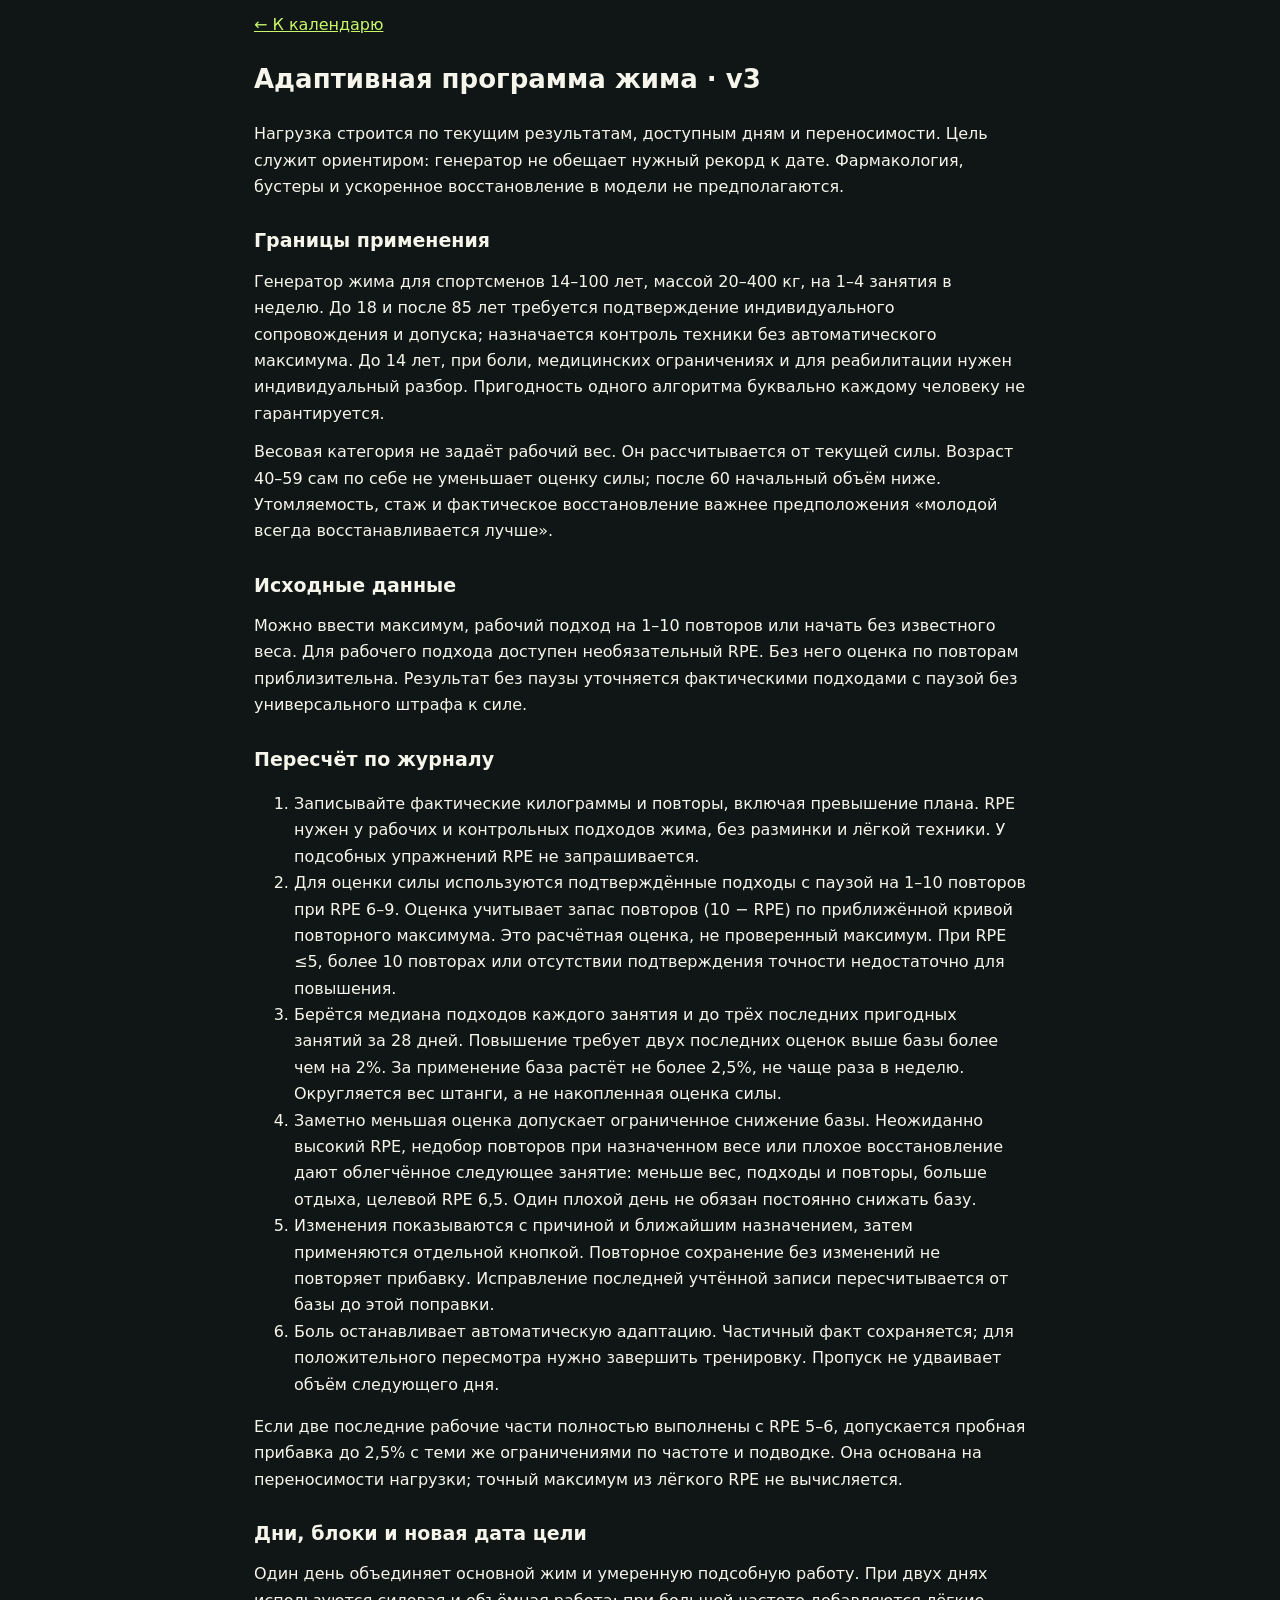
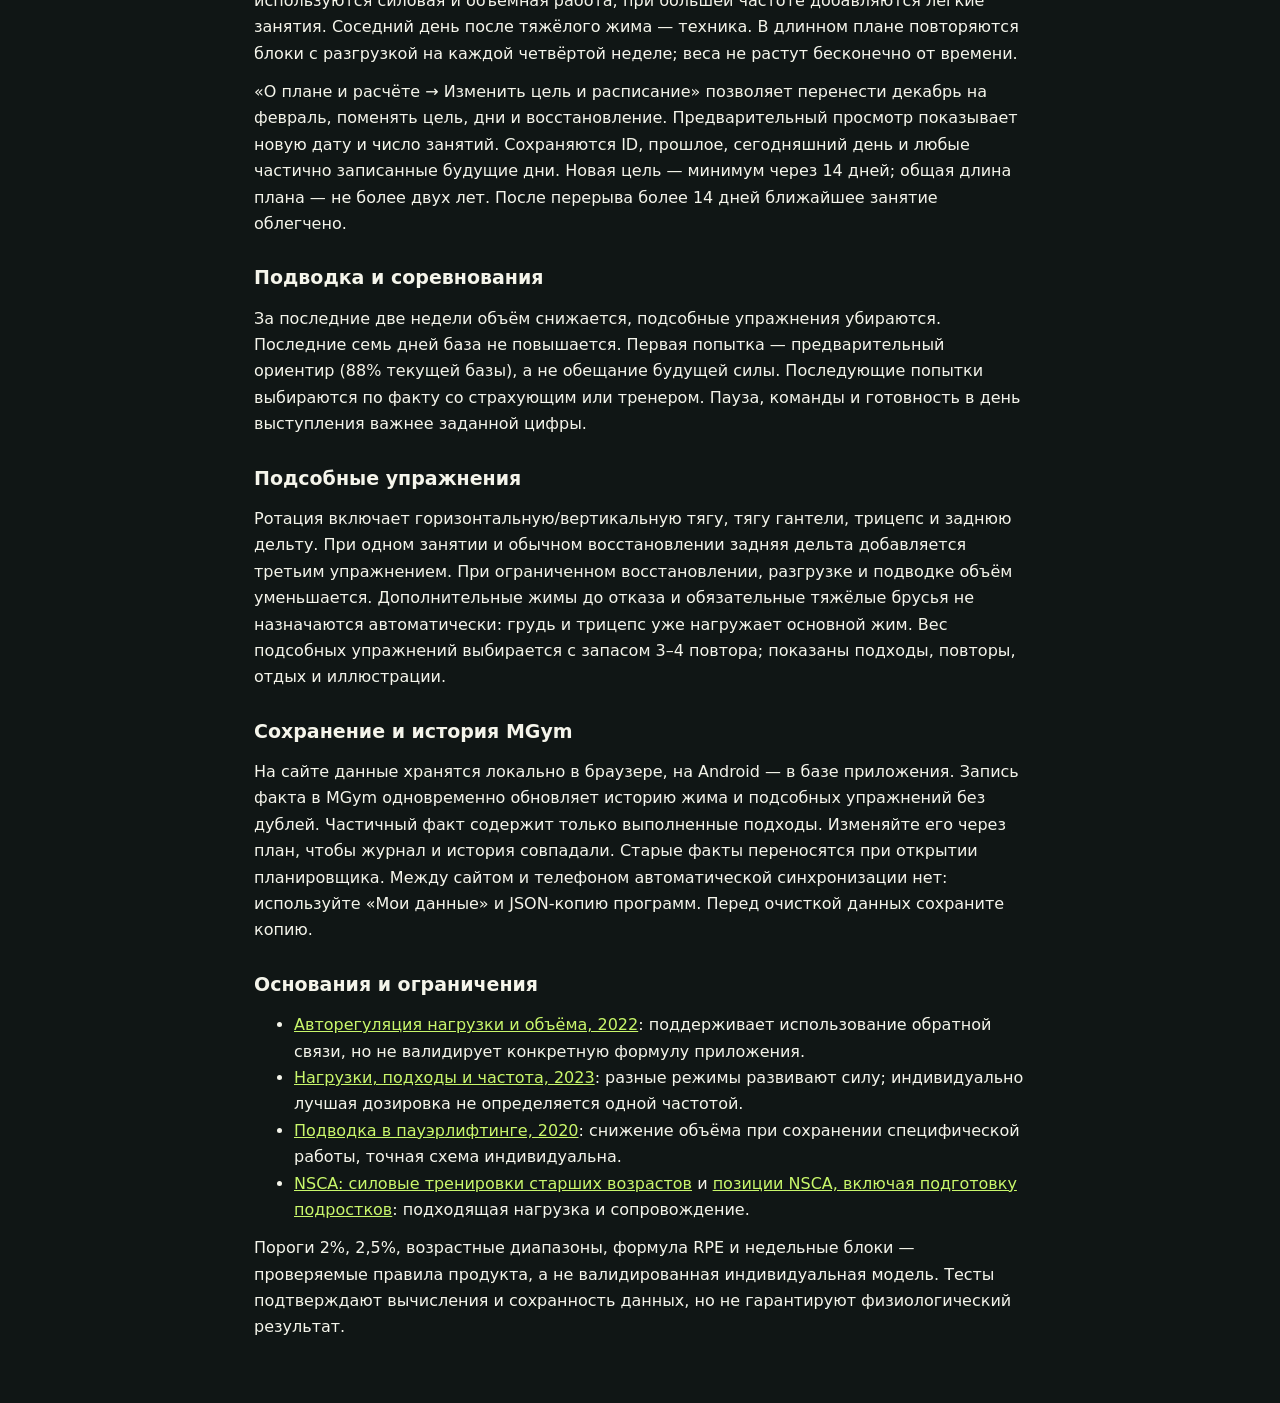
==== commit 30e3ddf2: "Добавить адаптацию по факту и перенос цели в генератор жима" ====
--- a/method.html
+++ b/method.html
@@ -1,10 +1,10 @@
-<!doctype html><html lang="ru"><head><meta charset="utf-8"><meta name="viewport" content="width=device-width,initial-scale=1"><title>Методика расчёта v2 · MG150</title><link rel="stylesheet" href="style.css?v=20261012b"></head><body><main class="method"><a href="index.html">← К календарю</a><h1>Программа жима: методика v2</h1>
-<p>Шаблон подготовки для взрослых 18–85 лет, на 4–24 недели. Цель — ориентир, а не обещание рекорда. Проценты и правила пересмотра являются решениями алгоритма: этот генератор не проходил проверку эффективности в тренировочном исследовании. Программа не предназначена для реабилитации и несовершеннолетних.</p>
-<h2>Что исправлено</h2><p>В версии 1 оценка силы уменьшалась несколькими коэффициентами, затем от уменьшенной базы назначались низкие проценты. Для 132,5 × 3 получались 80 × 5 и максимальный тренировочный одиночный 107,5 кг. Это чрезмерное снижение для данного исходного результата. Также поздняя силовая ступень перекрывалась подводкой. В v2 эти ошибки устранены.</p>
-<h2>Исходная сила</h2><p>Для максимума и любого подхода на один повтор используется указанный вес. Для подходов на 2–10 повторов: вес × (1 + повторы / 30). Это приблизительная оценка, особенно для непредельного подхода. Она не доказывает максимум с паузой. Фиксированного штрафа за отсутствие паузы и второго уменьшения базы нет: переносимость проверяется непредельными одиночными с паузой. Процент рабочего веса применяется к оценке один раз.</p><p>Без исходного результата килограммы не выдумываются. Начните с комфортного подхода с запасом не менее 4 повторов и запишите его. Для результата старше 60 дней назначается вход в нагрузку вместо тяжёлого пика. Желаемые 150 кг не становятся основанием назначать 150 кг.</p>
-<h2>Первый день и недели</h2><p>Для тренированного спортсмена с недавним результатом первая тренировка: контрольный одиночный около 80% оценки, потолок RPE 7. Дополнительный одиночный на 82,5% допустим только при RPE первого не выше 6, чистой паузе и отсутствии боли. Затем 2–3 подхода по 4 примерно на 72,5%. Для 132,5 × 3 это 115 × 1, условный 120 × 1, затем 105 × 4 × 3. Это ориентиры для проверки, а не обязательные веса при плохом самочувствии.</p><p>При трёх тренировках чередуются силовой, технический и объёмный дни; при двух сохраняются силовой и объёмный дни. Силовой одиночный планируется примерно от 84 до 91,5% оценки с потолком RPE 8; рабочие подходы — 75–78,5%, 3–4 повтора. Объём — около 72,5–78%, 3 подхода по 4–5. Техника — около 67%, 2–3 подхода по 3. Вес корректируется по фактическому усилию. Сохраните минимум два повтора в запасе.</p><p>Каждая четвёртая неделя, если до старта больше трёх недель, разгрузочная: 2 подхода с меньшим весом. У начинающих и после длительного перерыва используются отдельные умеренные нагрузки без обязательного максимального теста. В длинном цикле нужно регулярно проверять базу по факту — календарь сам по себе не измеряет рост силы.</p>
-<h2>Подводка привязана к оставшимся дням</h2><p>За 8–14 дней предусмотрен один контрольный одиночный около 91% оценки плюс 2 × 2 на меньшем весе. При наличии тренировочного дня за 5–7 дней — уверенный одиночный около 86%, потолок RPE 7, и один лёгкий рабочий подход. Остальные занятия подводки лёгкие, вспомогательные упражнения убраны. Последние 3 дня без жима; для группы 60+ — 5 дней. Режим подбирается по самочувствию, а не по принципу «обязательно выполнить процент».</p><p>Первая попытка в контрольный день — предварительный ориентир около 88% оценки. Вторую и третью выбирают после успешной предыдущей с учётом недавнего контрольного жима. Автоматического скачка к желаемому рекорду нет. У начинающих и при устаревших данных — контроль техники с запасом.</p>
-<h2>Пересмотр по результатам</h2><p>Внесите фактические килограммы и повторы. RPE отслеживается у контрольных одиночных и последнего рабочего подхода силового/объёмного жима, чтобы заметить перегрузку. На разминке, техническом жиме и дополнительных упражнениях RPE не требуется. Отметка подтверждения означает, что пауза соблюдена и рабочая часть действительно выполнена без боли.</p><p>Кнопка «Проверить нагрузку по результатам» находится в разделе «О плане и расчёте» и открывается после сохранения журнала. Для оценки силы нужны одиночный с паузой, RPE 6–8, завершённое занятие и подтверждение техники. Используется приблизительное соответствие RPE 6/7/8 и 86/89/92% максимума с промежуточными значениями. Это не точное измерение: для RPE ≤5 алгоритм не экстраполирует максимум.</p><p>Повышение базы ограничено минимальным шагом штанги или 2,5% — берётся меньшее — и допускается не чаще раза в семь дней. В последние 14 дней повышение отключено. RPE выше 8, недобор повторов или отметка недостаточного восстановления дают предложение снизить базу примерно на 5%, с округлением по блинам. При боли поправка не предлагается: необходимо прекратить болезненное упражнение и выяснить причину. Записи из будущего и старше 14 дней не используются. Одна тренировка учитывается только один раз. Каждая поправка применяется отдельной кнопкой.</p><p>Меняются только будущие незаписанные занятия. Даты, прошедшие дни и фактически записанные подходы сохраняются. Пропуски не компенсируются двойным объёмом. После длительного перерыва нужна новая проверка нагрузки.</p>
-<h2>Возраст, восстановление и натуральный тренинг</h2><table><thead><tr><th>Группа</th><th>Настройка</th></tr></thead><tbody><tr><td>18–39</td><td>Обычный начальный объём без надбавки за молодость.</td></tr><tr><td>40–59</td><td>Нагрузка по фактической силе; снижение объёма при ограниченном восстановлении.</td></tr><tr><td>60–85</td><td>Меньше рабочих подходов, больше отдыха перед контрольным днём.</td></tr></tbody></table><p>Возрастные границы условны. Сон, стаж, стресс и переносимость нагрузки тоже важны. При ограниченном восстановлении доступны два дня жима. Возраст не уменьшает расчётную силу автоматически. Фармакология, бустеры и ускоренное восстановление не используются в предположениях алгоритма. Это специализация на жиме, не полная программа для всех мышечных групп.</p>
-<h2>Сохранение и исправление старых программ</h2><p>Календарь хранится целиком в браузере. При обновлении v1 → v2 незаписанные занятия пересчитываются; исходные даты, идентификаторы и дни с любыми фактическими записями остаются прежними. До изменения сохраняется резервная копия библиотеки. «Мои данные → Копия до исправления v2» позволяет её скачать. Обычная копия включает актуальные программы и результаты. Импорт старой копии также переводит незаписанные дни в v2.</p><p>БД для этого не требуется. Автоматической синхронизации между устройствами и MGym пока нет; используйте файл резервной копии. Анкета и результаты не отправляются на сервер. Очистка браузера удаляет локальные данные.</p>
-<h2>Научные основания и ограничения</h2><ul><li><a href="https://pubmed.ncbi.nlm.nih.gov/41843416/">ACSM, 2026</a>: для развития максимальной силы важны достаточно тяжёлые нагрузки, регулярность и несколько подходов; работа до отказа не обязательна.</li><li><a href="https://pubmed.ncbi.nlm.nih.gov/32917000/">Обзор подводки в пауэрлифтинге, 2020</a>: уменьшение объёма при управлении интенсивностью и короткий отдых перед выступлением. Единого оптимального протокола нет.</li><li><a href="https://pubmed.ncbi.nlm.nih.gov/31343601/">NSCA, 2019</a>: индивидуализация силовой нагрузки у старших возрастных групп.</li><li><a href="https://pubmed.ncbi.nlm.nih.gov/37036795/">Исследование оценки повторов в запасе, 2023</a>: субъективная оценка усилия имеет погрешность.</li></ul><p>Эти источники поддерживают общие принципы, но не валидируют наши конкретные проценты, возрастные границы и таблицу пересмотра. Программные тесты проверяют ошибки расчёта и сохранение данных; физиологическую эффективность для конкретного спортсмена подтверждают только его тренировки и результаты.</p></main></body></html>
+<!doctype html><html lang="ru"><head><meta charset="utf-8"><meta name="viewport" content="width=device-width,initial-scale=1"><title>Методика адаптивного жима · MG150</title><link rel="stylesheet" href="style.css?v=20261012c"></head><body><main class="method"><a href="index.html">← К календарю</a><h1>Адаптивная программа жима · v3</h1>
+<p>Нагрузка строится по текущим результатам, доступным дням и переносимости. Цель служит ориентиром: генератор не обещает нужный рекорд к дате. Фармакология, бустеры и ускоренное восстановление в модели не предполагаются.</p>
+<h2>Границы применения</h2><p>Генератор жима для спортсменов 14–100 лет, массой 20–400 кг, на 1–4 занятия в неделю. До 18 и после 85 лет требуется подтверждение индивидуального сопровождения и допуска; назначается контроль техники без автоматического максимума. До 14 лет, при боли, медицинских ограничениях и для реабилитации нужен индивидуальный разбор. Пригодность одного алгоритма буквально каждому человеку не гарантируется.</p><p>Весовая категория не задаёт рабочий вес. Он рассчитывается от текущей силы. Возраст 40–59 сам по себе не уменьшает оценку силы; после 60 начальный объём ниже. Утомляемость, стаж и фактическое восстановление важнее предположения «молодой всегда восстанавливается лучше».</p>
+<h2>Исходные данные</h2><p>Можно ввести максимум, рабочий подход на 1–10 повторов или начать без известного веса. Для рабочего подхода доступен необязательный RPE. Без него оценка по повторам приблизительна. Результат без паузы уточняется фактическими подходами с паузой без универсального штрафа к силе.</p>
+<h2>Пересчёт по журналу</h2><ol><li>Записывайте фактические килограммы и повторы, включая превышение плана. RPE нужен у рабочих и контрольных подходов жима, без разминки и лёгкой техники. У подсобных упражнений RPE не запрашивается.</li><li>Для оценки силы используются подтверждённые подходы с паузой на 1–10 повторов при RPE 6–9. Оценка учитывает запас повторов (10 − RPE) по приближённой кривой повторного максимума. Это расчётная оценка, не проверенный максимум. При RPE ≤5, более 10 повторах или отсутствии подтверждения точности недостаточно для повышения.</li><li>Берётся медиана подходов каждого занятия и до трёх последних пригодных занятий за 28 дней. Повышение требует двух последних оценок выше базы более чем на 2%. За применение база растёт не более 2,5%, не чаще раза в неделю. Округляется вес штанги, а не накопленная оценка силы.</li><li>Заметно меньшая оценка допускает ограниченное снижение базы. Неожиданно высокий RPE, недобор повторов при назначенном весе или плохое восстановление дают облегчённое следующее занятие: меньше вес, подходы и повторы, больше отдыха, целевой RPE 6,5. Один плохой день не обязан постоянно снижать базу.</li><li>Изменения показываются с причиной и ближайшим назначением, затем применяются отдельной кнопкой. Повторное сохранение без изменений не повторяет прибавку. Исправление последней учтённой записи пересчитывается от базы до этой поправки.</li><li>Боль останавливает автоматическую адаптацию. Частичный факт сохраняется; для положительного пересмотра нужно завершить тренировку. Пропуск не удваивает объём следующего дня.</li></ol>
+<p>Если две последние рабочие части полностью выполнены с RPE 5–6, допускается пробная прибавка до 2,5% с теми же ограничениями по частоте и подводке. Она основана на переносимости нагрузки; точный максимум из лёгкого RPE не вычисляется.</p><h2>Дни, блоки и новая дата цели</h2><p>Один день объединяет основной жим и умеренную подсобную работу. При двух днях используются силовая и объёмная работа; при большей частоте добавляются лёгкие занятия. Соседний день после тяжёлого жима — техника. В длинном плане повторяются блоки с разгрузкой на каждой четвёртой неделе; веса не растут бесконечно от времени.</p><p>«О плане и расчёте → Изменить цель и расписание» позволяет перенести декабрь на февраль, поменять цель, дни и восстановление. Предварительный просмотр показывает новую дату и число занятий. Сохраняются ID, прошлое, сегодняшний день и любые частично записанные будущие дни. Новая цель — минимум через 14 дней; общая длина плана — не более двух лет. После перерыва более 14 дней ближайшее занятие облегчено.</p>
+<h2>Подводка и соревнования</h2><p>За последние две недели объём снижается, подсобные упражнения убираются. Последние семь дней база не повышается. Первая попытка — предварительный ориентир (88% текущей базы), а не обещание будущей силы. Последующие попытки выбираются по факту со страхующим или тренером. Пауза, команды и готовность в день выступления важнее заданной цифры.</p>
+<h2>Подсобные упражнения</h2><p>Ротация включает горизонтальную/вертикальную тягу, тягу гантели, трицепс и заднюю дельту. При одном занятии и обычном восстановлении задняя дельта добавляется третьим упражнением. При ограниченном восстановлении, разгрузке и подводке объём уменьшается. Дополнительные жимы до отказа и обязательные тяжёлые брусья не назначаются автоматически: грудь и трицепс уже нагружает основной жим. Вес подсобных упражнений выбирается с запасом 3–4 повтора; показаны подходы, повторы, отдых и иллюстрации.</p>
+<h2>Сохранение и история MGym</h2><p>На сайте данные хранятся локально в браузере, на Android — в базе приложения. Запись факта в MGym одновременно обновляет историю жима и подсобных упражнений без дублей. Частичный факт содержит только выполненные подходы. Изменяйте его через план, чтобы журнал и история совпадали. Старые факты переносятся при открытии планировщика. Между сайтом и телефоном автоматической синхронизации нет: используйте «Мои данные» и JSON-копию программ. Перед очисткой данных сохраните копию.</p>
+<h2>Основания и ограничения</h2><ul><li><a href="https://pubmed.ncbi.nlm.nih.gov/35038063/">Авторегуляция нагрузки и объёма, 2022</a>: поддерживает использование обратной связи, но не валидирует конкретную формулу приложения.</li><li><a href="https://pmc.ncbi.nlm.nih.gov/articles/PMC10579494/">Нагрузки, подходы и частота, 2023</a>: разные режимы развивают силу; индивидуально лучшая дозировка не определяется одной частотой.</li><li><a href="https://pubmed.ncbi.nlm.nih.gov/32917000/">Подводка в пауэрлифтинге, 2020</a>: снижение объёма при сохранении специфической работы, точная схема индивидуальна.</li><li><a href="https://www.nsca.com/about-us/position-statements/resistance-training-for-older-adults/">NSCA: силовые тренировки старших возрастов</a> и <a href="https://www.nsca.com/about-us/position-statements/">позиции NSCA, включая подготовку подростков</a>: подходящая нагрузка и сопровождение.</li></ul><p>Пороги 2%, 2,5%, возрастные диапазоны, формула RPE и недельные блоки — проверяемые правила продукта, а не валидированная индивидуальная модель. Тесты подтверждают вычисления и сохранность данных, но не гарантируют физиологический результат.</p></main></body></html>
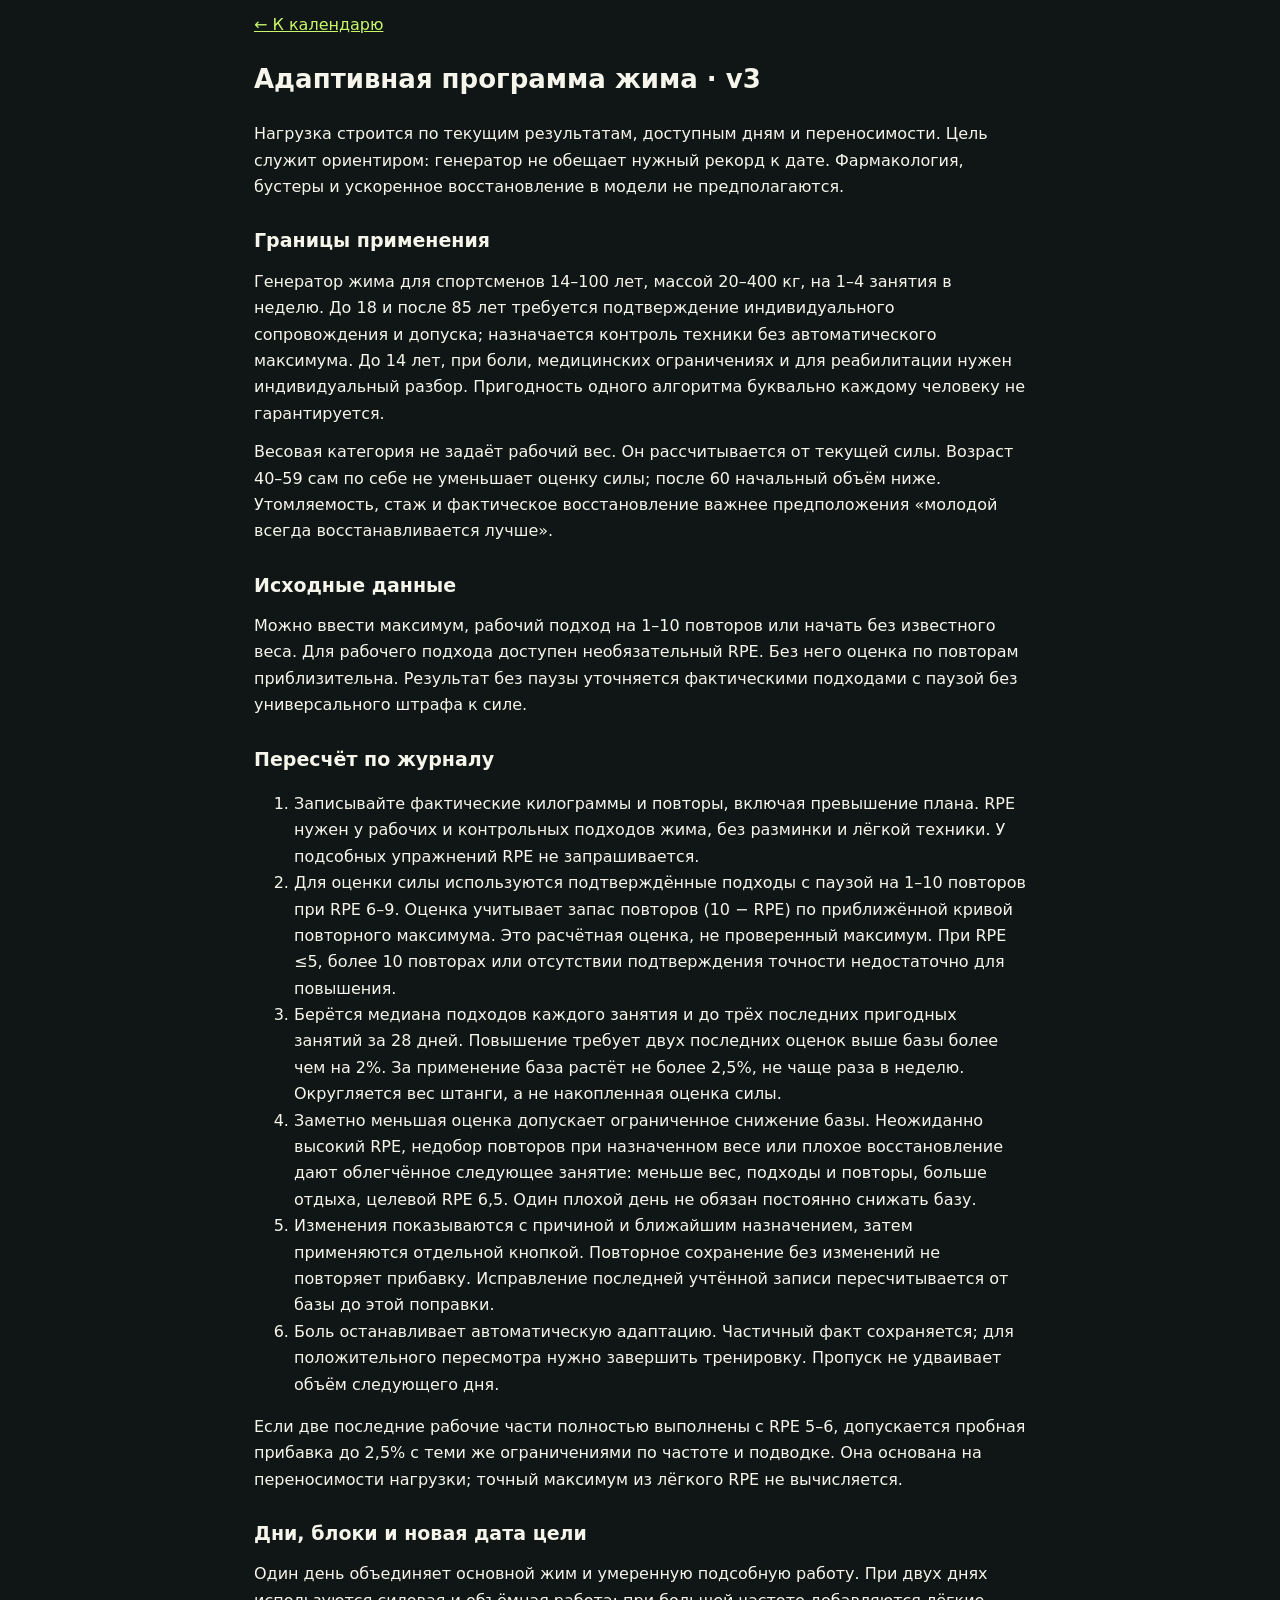
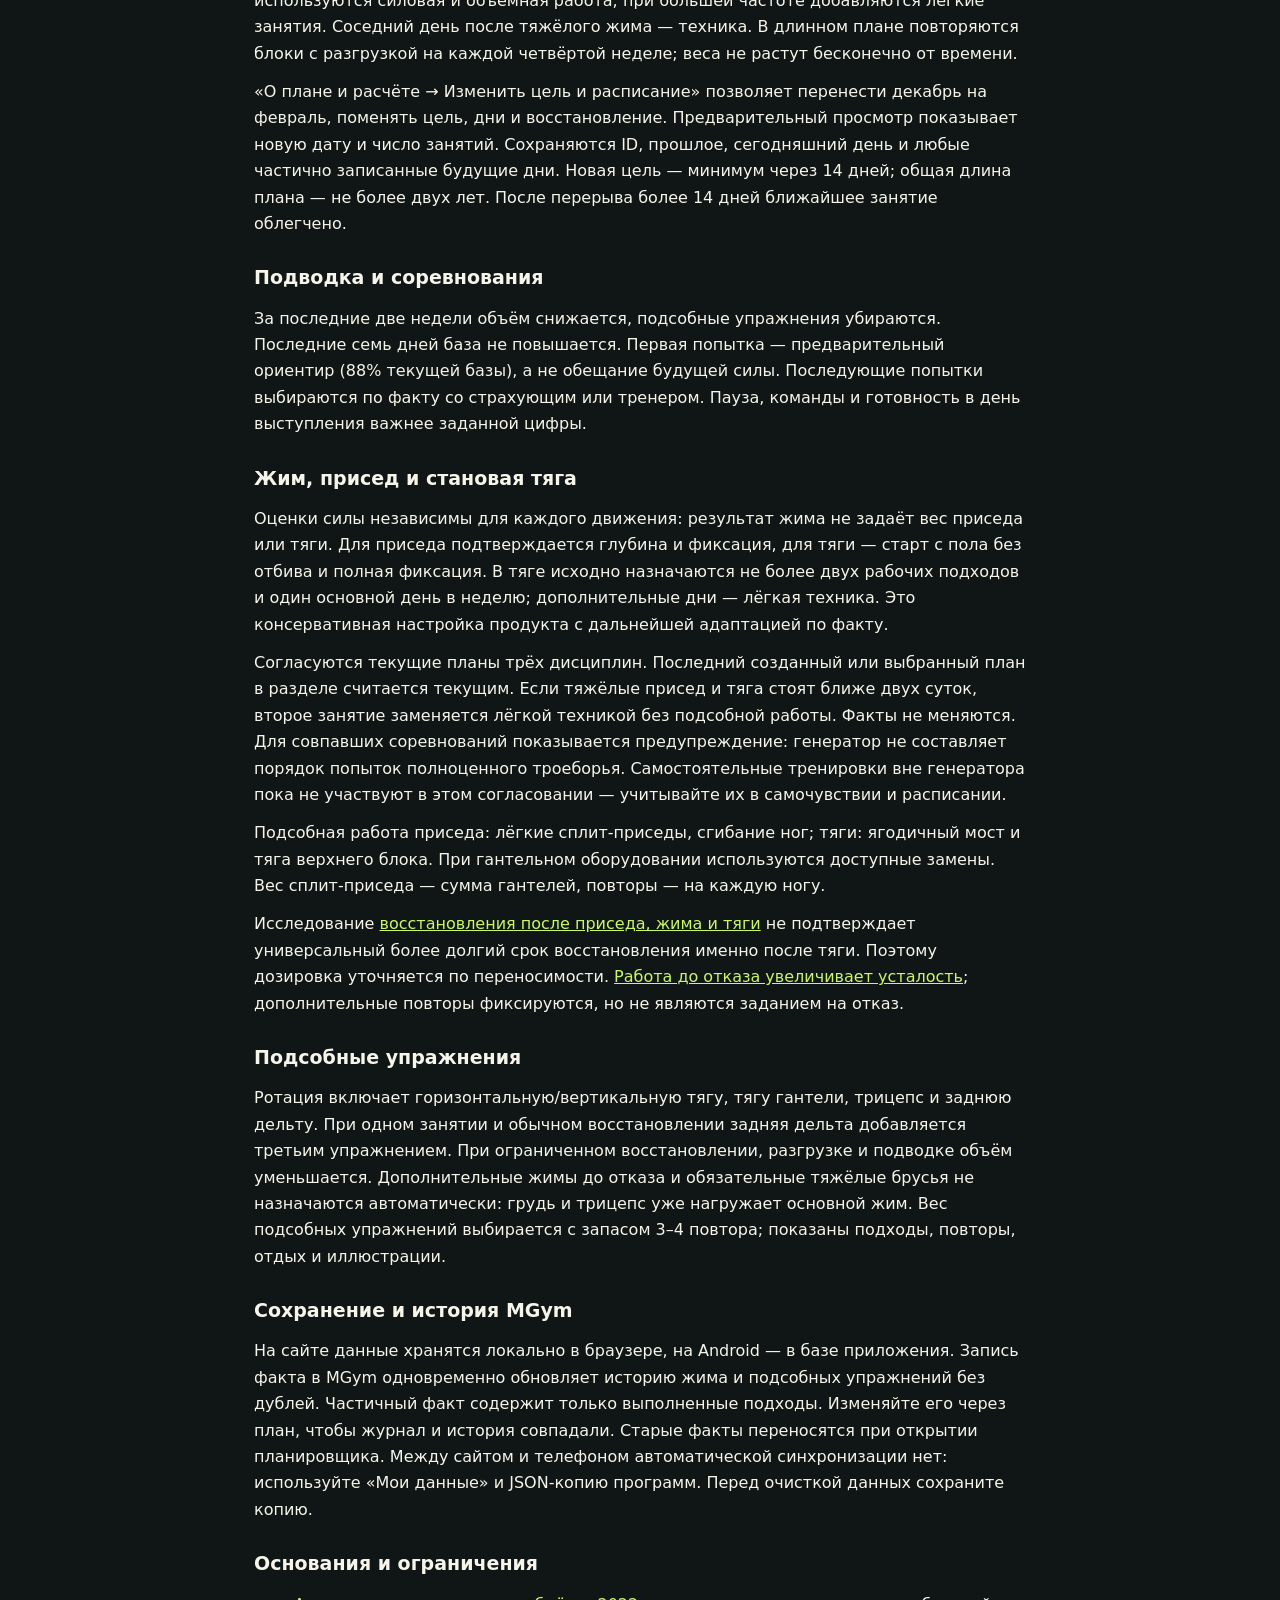
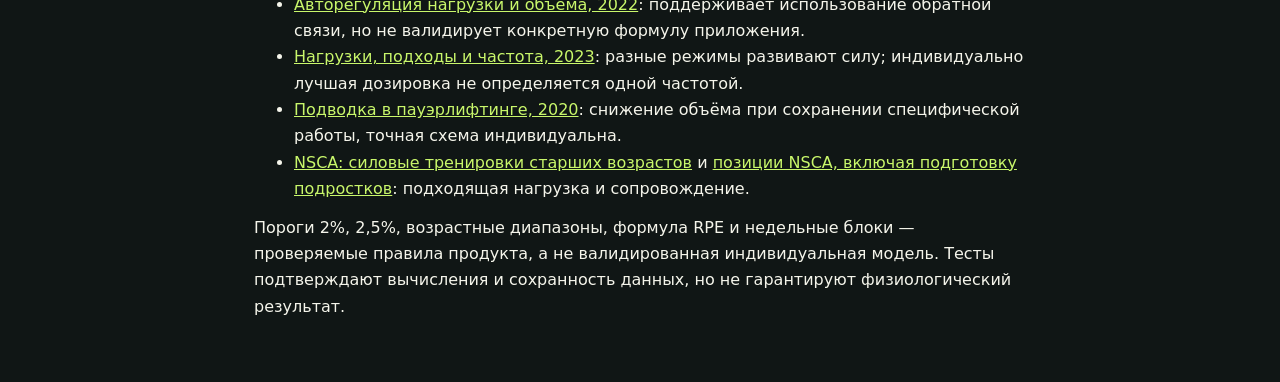
==== commit f59ed647: "Добавить планы приседа и тяги с согласованием нагрузки" ====
--- a/method.html
+++ b/method.html
@@ -5,6 +5,6 @@
 <h2>Пересчёт по журналу</h2><ol><li>Записывайте фактические килограммы и повторы, включая превышение плана. RPE нужен у рабочих и контрольных подходов жима, без разминки и лёгкой техники. У подсобных упражнений RPE не запрашивается.</li><li>Для оценки силы используются подтверждённые подходы с паузой на 1–10 повторов при RPE 6–9. Оценка учитывает запас повторов (10 − RPE) по приближённой кривой повторного максимума. Это расчётная оценка, не проверенный максимум. При RPE ≤5, более 10 повторах или отсутствии подтверждения точности недостаточно для повышения.</li><li>Берётся медиана подходов каждого занятия и до трёх последних пригодных занятий за 28 дней. Повышение требует двух последних оценок выше базы более чем на 2%. За применение база растёт не более 2,5%, не чаще раза в неделю. Округляется вес штанги, а не накопленная оценка силы.</li><li>Заметно меньшая оценка допускает ограниченное снижение базы. Неожиданно высокий RPE, недобор повторов при назначенном весе или плохое восстановление дают облегчённое следующее занятие: меньше вес, подходы и повторы, больше отдыха, целевой RPE 6,5. Один плохой день не обязан постоянно снижать базу.</li><li>Изменения показываются с причиной и ближайшим назначением, затем применяются отдельной кнопкой. Повторное сохранение без изменений не повторяет прибавку. Исправление последней учтённой записи пересчитывается от базы до этой поправки.</li><li>Боль останавливает автоматическую адаптацию. Частичный факт сохраняется; для положительного пересмотра нужно завершить тренировку. Пропуск не удваивает объём следующего дня.</li></ol>
 <p>Если две последние рабочие части полностью выполнены с RPE 5–6, допускается пробная прибавка до 2,5% с теми же ограничениями по частоте и подводке. Она основана на переносимости нагрузки; точный максимум из лёгкого RPE не вычисляется.</p><h2>Дни, блоки и новая дата цели</h2><p>Один день объединяет основной жим и умеренную подсобную работу. При двух днях используются силовая и объёмная работа; при большей частоте добавляются лёгкие занятия. Соседний день после тяжёлого жима — техника. В длинном плане повторяются блоки с разгрузкой на каждой четвёртой неделе; веса не растут бесконечно от времени.</p><p>«О плане и расчёте → Изменить цель и расписание» позволяет перенести декабрь на февраль, поменять цель, дни и восстановление. Предварительный просмотр показывает новую дату и число занятий. Сохраняются ID, прошлое, сегодняшний день и любые частично записанные будущие дни. Новая цель — минимум через 14 дней; общая длина плана — не более двух лет. После перерыва более 14 дней ближайшее занятие облегчено.</p>
 <h2>Подводка и соревнования</h2><p>За последние две недели объём снижается, подсобные упражнения убираются. Последние семь дней база не повышается. Первая попытка — предварительный ориентир (88% текущей базы), а не обещание будущей силы. Последующие попытки выбираются по факту со страхующим или тренером. Пауза, команды и готовность в день выступления важнее заданной цифры.</p>
-<h2>Подсобные упражнения</h2><p>Ротация включает горизонтальную/вертикальную тягу, тягу гантели, трицепс и заднюю дельту. При одном занятии и обычном восстановлении задняя дельта добавляется третьим упражнением. При ограниченном восстановлении, разгрузке и подводке объём уменьшается. Дополнительные жимы до отказа и обязательные тяжёлые брусья не назначаются автоматически: грудь и трицепс уже нагружает основной жим. Вес подсобных упражнений выбирается с запасом 3–4 повтора; показаны подходы, повторы, отдых и иллюстрации.</p>
+<h2>Жим, присед и становая тяга</h2><p>Оценки силы независимы для каждого движения: результат жима не задаёт вес приседа или тяги. Для приседа подтверждается глубина и фиксация, для тяги — старт с пола без отбива и полная фиксация. В тяге исходно назначаются не более двух рабочих подходов и один основной день в неделю; дополнительные дни — лёгкая техника. Это консервативная настройка продукта с дальнейшей адаптацией по факту.</p><p>Согласуются текущие планы трёх дисциплин. Последний созданный или выбранный план в разделе считается текущим. Если тяжёлые присед и тяга стоят ближе двух суток, второе занятие заменяется лёгкой техникой без подсобной работы. Факты не меняются. Для совпавших соревнований показывается предупреждение: генератор не составляет порядок попыток полноценного троеборья. Самостоятельные тренировки вне генератора пока не участвуют в этом согласовании — учитывайте их в самочувствии и расписании.</p><p>Подсобная работа приседа: лёгкие сплит-приседы, сгибание ног; тяги: ягодичный мост и тяга верхнего блока. При гантельном оборудовании используются доступные замены. Вес сплит-приседа — сумма гантелей, повторы — на каждую ногу.</p><p>Исследование <a href="https://pubmed.ncbi.nlm.nih.gov/30779596/">восстановления после приседа, жима и тяги</a> не подтверждает универсальный более долгий срок восстановления именно после тяги. Поэтому дозировка уточняется по переносимости. <a href="https://pubmed.ncbi.nlm.nih.gov/26667923/">Работа до отказа увеличивает усталость</a>; дополнительные повторы фиксируются, но не являются заданием на отказ.</p><h2>Подсобные упражнения</h2><p>Ротация включает горизонтальную/вертикальную тягу, тягу гантели, трицепс и заднюю дельту. При одном занятии и обычном восстановлении задняя дельта добавляется третьим упражнением. При ограниченном восстановлении, разгрузке и подводке объём уменьшается. Дополнительные жимы до отказа и обязательные тяжёлые брусья не назначаются автоматически: грудь и трицепс уже нагружает основной жим. Вес подсобных упражнений выбирается с запасом 3–4 повтора; показаны подходы, повторы, отдых и иллюстрации.</p>
 <h2>Сохранение и история MGym</h2><p>На сайте данные хранятся локально в браузере, на Android — в базе приложения. Запись факта в MGym одновременно обновляет историю жима и подсобных упражнений без дублей. Частичный факт содержит только выполненные подходы. Изменяйте его через план, чтобы журнал и история совпадали. Старые факты переносятся при открытии планировщика. Между сайтом и телефоном автоматической синхронизации нет: используйте «Мои данные» и JSON-копию программ. Перед очисткой данных сохраните копию.</p>
 <h2>Основания и ограничения</h2><ul><li><a href="https://pubmed.ncbi.nlm.nih.gov/35038063/">Авторегуляция нагрузки и объёма, 2022</a>: поддерживает использование обратной связи, но не валидирует конкретную формулу приложения.</li><li><a href="https://pmc.ncbi.nlm.nih.gov/articles/PMC10579494/">Нагрузки, подходы и частота, 2023</a>: разные режимы развивают силу; индивидуально лучшая дозировка не определяется одной частотой.</li><li><a href="https://pubmed.ncbi.nlm.nih.gov/32917000/">Подводка в пауэрлифтинге, 2020</a>: снижение объёма при сохранении специфической работы, точная схема индивидуальна.</li><li><a href="https://www.nsca.com/about-us/position-statements/resistance-training-for-older-adults/">NSCA: силовые тренировки старших возрастов</a> и <a href="https://www.nsca.com/about-us/position-statements/">позиции NSCA, включая подготовку подростков</a>: подходящая нагрузка и сопровождение.</li></ul><p>Пороги 2%, 2,5%, возрастные диапазоны, формула RPE и недельные блоки — проверяемые правила продукта, а не валидированная индивидуальная модель. Тесты подтверждают вычисления и сохранность данных, но не гарантируют физиологический результат.</p></main></body></html>
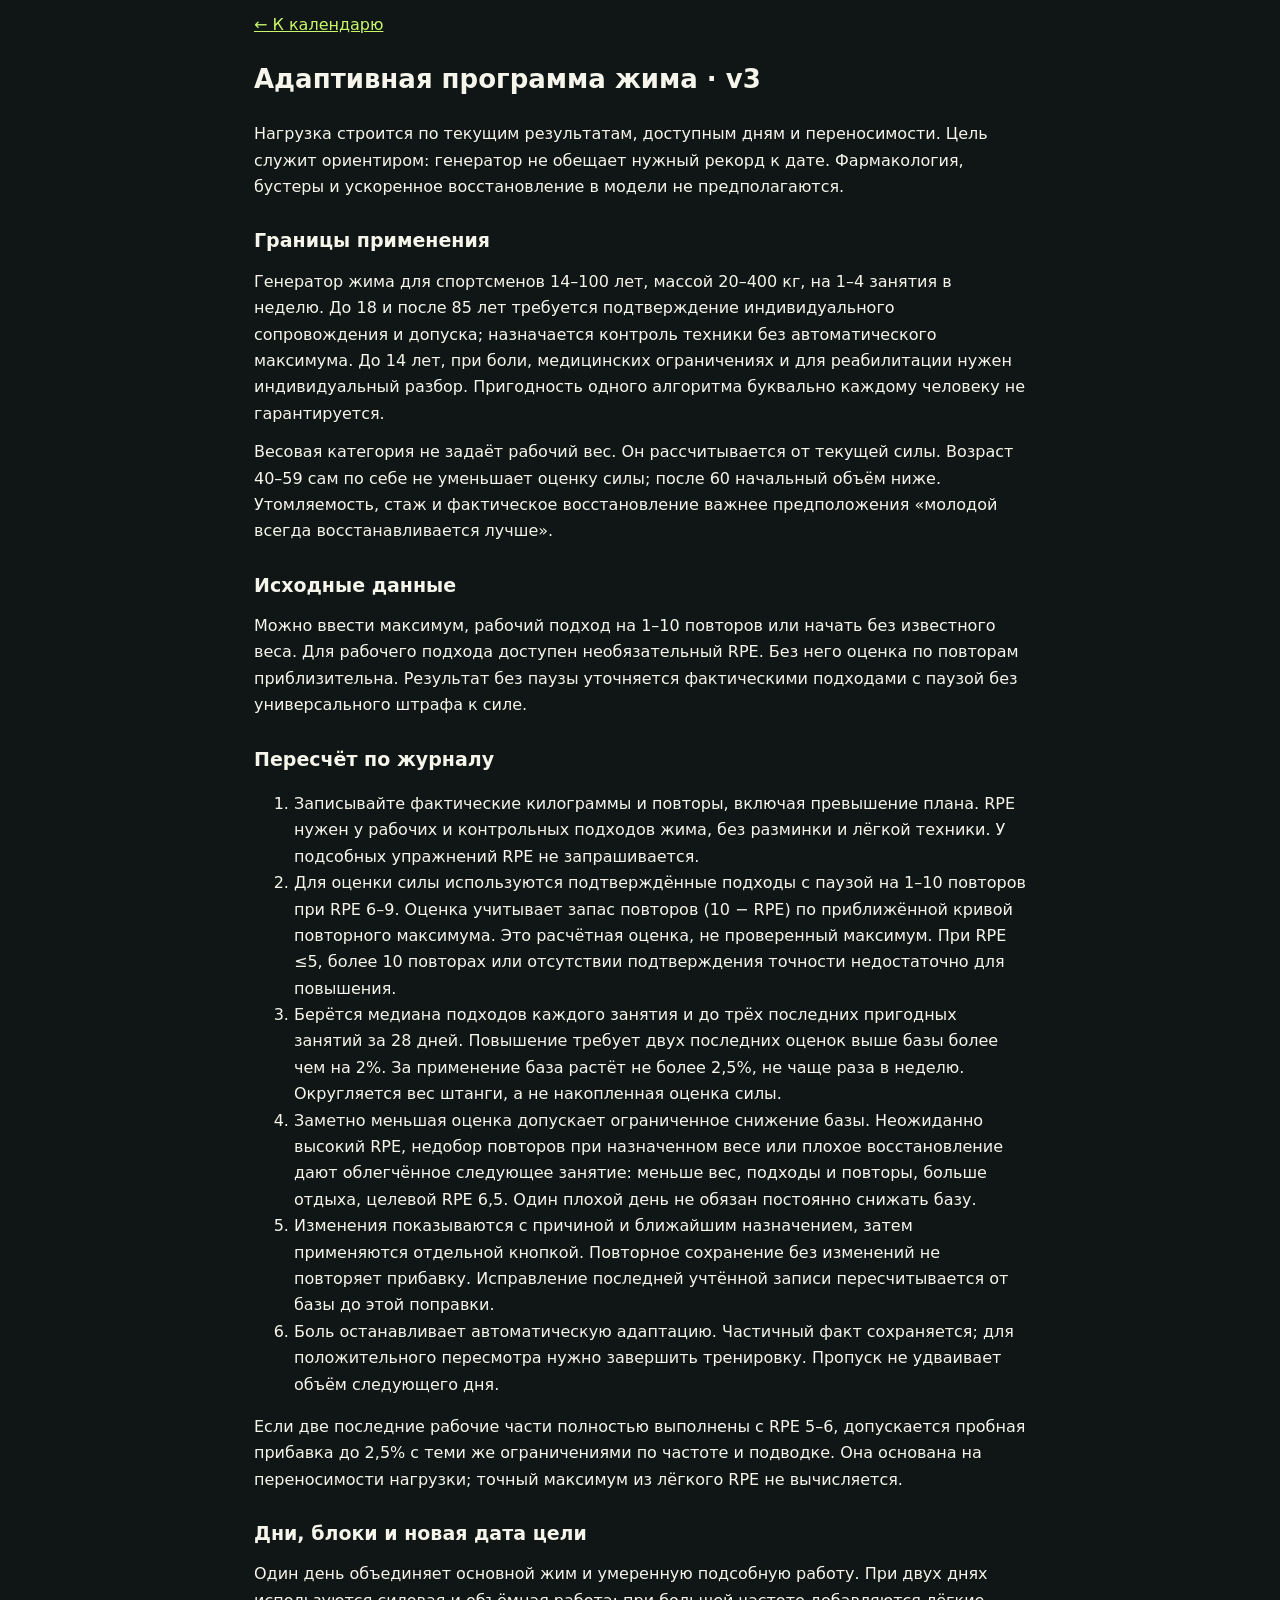
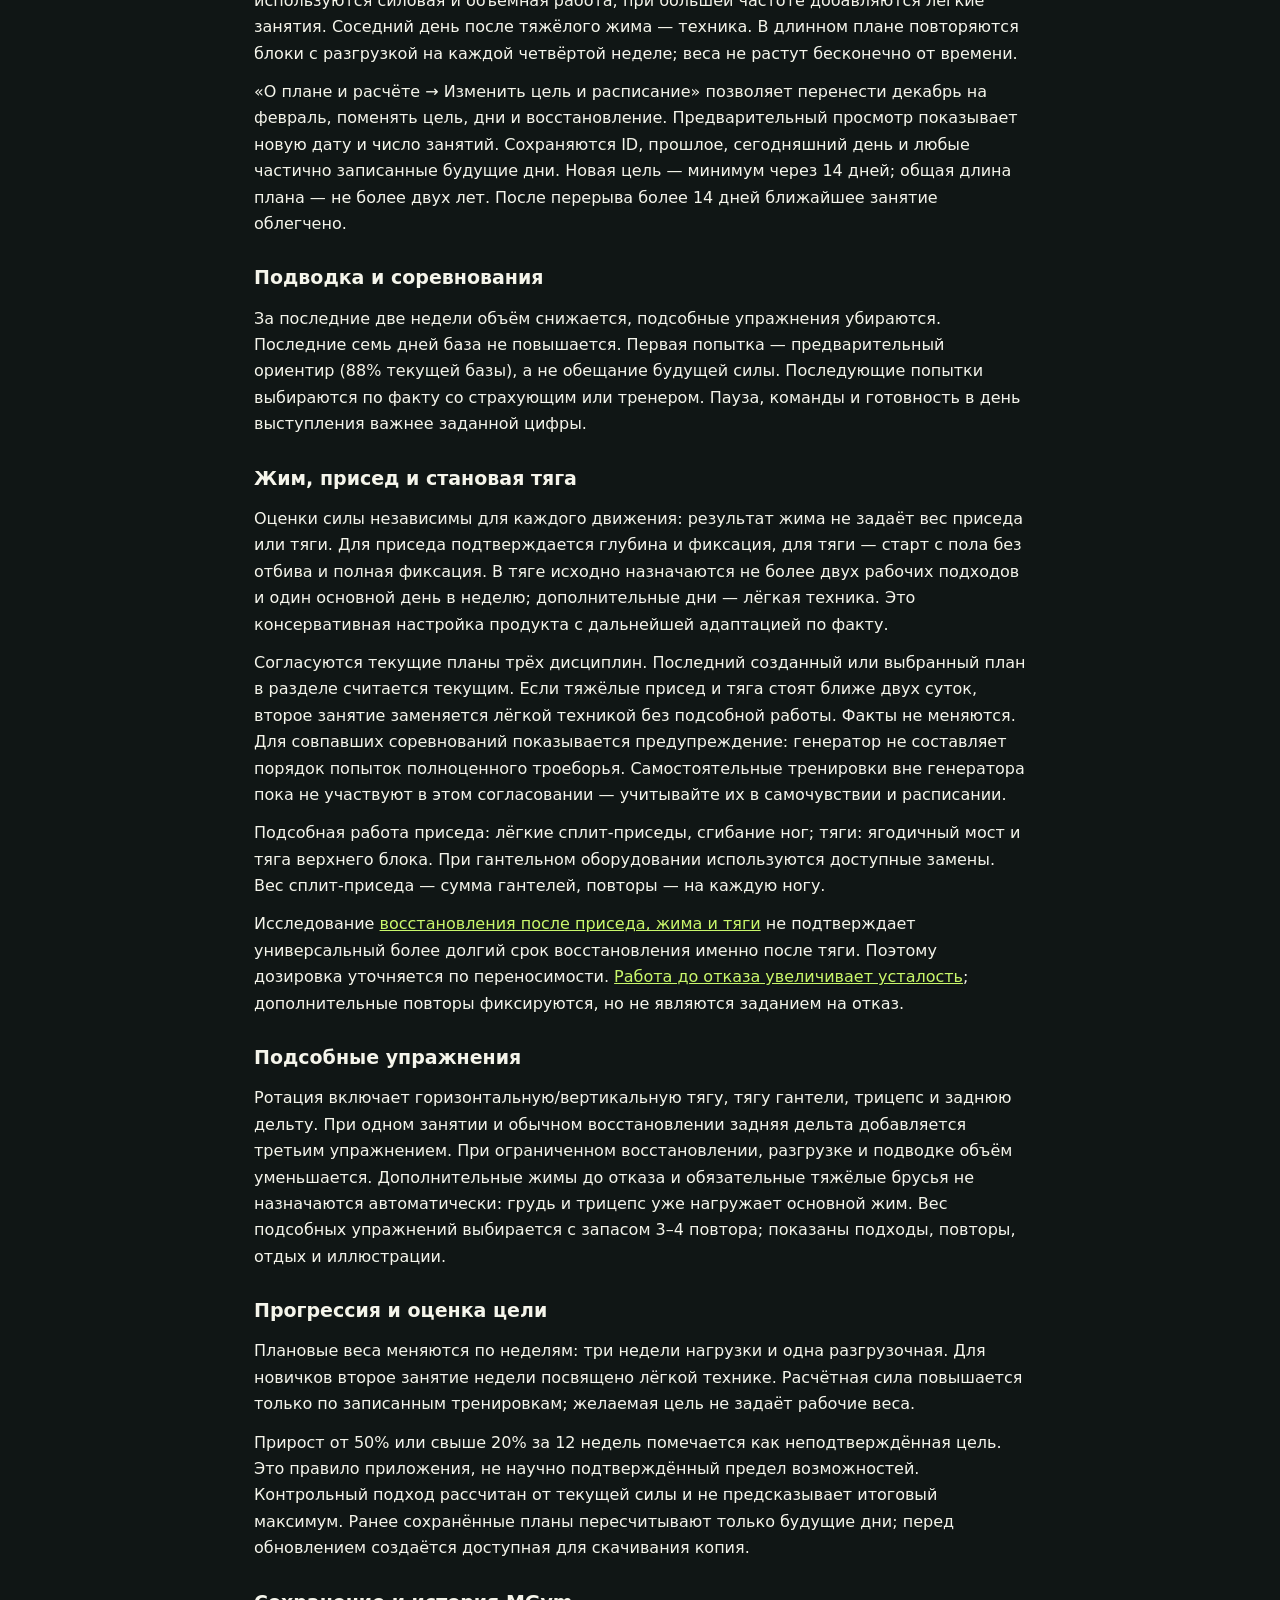
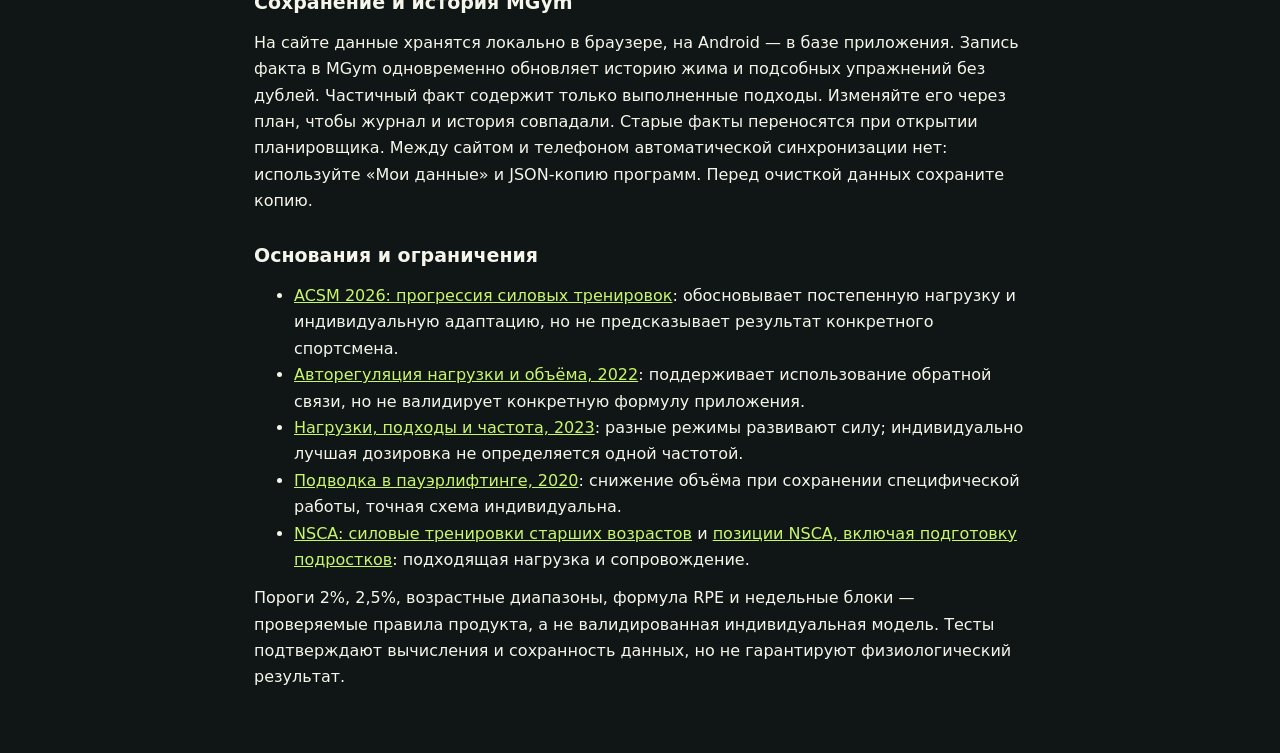
==== commit c29bf76d: "Сайт MGym: исправить прогрессию и оценку цели" ====
--- a/method.html
+++ b/method.html
@@ -6,5 +6,5 @@
 <p>Если две последние рабочие части полностью выполнены с RPE 5–6, допускается пробная прибавка до 2,5% с теми же ограничениями по частоте и подводке. Она основана на переносимости нагрузки; точный максимум из лёгкого RPE не вычисляется.</p><h2>Дни, блоки и новая дата цели</h2><p>Один день объединяет основной жим и умеренную подсобную работу. При двух днях используются силовая и объёмная работа; при большей частоте добавляются лёгкие занятия. Соседний день после тяжёлого жима — техника. В длинном плане повторяются блоки с разгрузкой на каждой четвёртой неделе; веса не растут бесконечно от времени.</p><p>«О плане и расчёте → Изменить цель и расписание» позволяет перенести декабрь на февраль, поменять цель, дни и восстановление. Предварительный просмотр показывает новую дату и число занятий. Сохраняются ID, прошлое, сегодняшний день и любые частично записанные будущие дни. Новая цель — минимум через 14 дней; общая длина плана — не более двух лет. После перерыва более 14 дней ближайшее занятие облегчено.</p>
 <h2>Подводка и соревнования</h2><p>За последние две недели объём снижается, подсобные упражнения убираются. Последние семь дней база не повышается. Первая попытка — предварительный ориентир (88% текущей базы), а не обещание будущей силы. Последующие попытки выбираются по факту со страхующим или тренером. Пауза, команды и готовность в день выступления важнее заданной цифры.</p>
 <h2>Жим, присед и становая тяга</h2><p>Оценки силы независимы для каждого движения: результат жима не задаёт вес приседа или тяги. Для приседа подтверждается глубина и фиксация, для тяги — старт с пола без отбива и полная фиксация. В тяге исходно назначаются не более двух рабочих подходов и один основной день в неделю; дополнительные дни — лёгкая техника. Это консервативная настройка продукта с дальнейшей адаптацией по факту.</p><p>Согласуются текущие планы трёх дисциплин. Последний созданный или выбранный план в разделе считается текущим. Если тяжёлые присед и тяга стоят ближе двух суток, второе занятие заменяется лёгкой техникой без подсобной работы. Факты не меняются. Для совпавших соревнований показывается предупреждение: генератор не составляет порядок попыток полноценного троеборья. Самостоятельные тренировки вне генератора пока не участвуют в этом согласовании — учитывайте их в самочувствии и расписании.</p><p>Подсобная работа приседа: лёгкие сплит-приседы, сгибание ног; тяги: ягодичный мост и тяга верхнего блока. При гантельном оборудовании используются доступные замены. Вес сплит-приседа — сумма гантелей, повторы — на каждую ногу.</p><p>Исследование <a href="https://pubmed.ncbi.nlm.nih.gov/30779596/">восстановления после приседа, жима и тяги</a> не подтверждает универсальный более долгий срок восстановления именно после тяги. Поэтому дозировка уточняется по переносимости. <a href="https://pubmed.ncbi.nlm.nih.gov/26667923/">Работа до отказа увеличивает усталость</a>; дополнительные повторы фиксируются, но не являются заданием на отказ.</p><h2>Подсобные упражнения</h2><p>Ротация включает горизонтальную/вертикальную тягу, тягу гантели, трицепс и заднюю дельту. При одном занятии и обычном восстановлении задняя дельта добавляется третьим упражнением. При ограниченном восстановлении, разгрузке и подводке объём уменьшается. Дополнительные жимы до отказа и обязательные тяжёлые брусья не назначаются автоматически: грудь и трицепс уже нагружает основной жим. Вес подсобных упражнений выбирается с запасом 3–4 повтора; показаны подходы, повторы, отдых и иллюстрации.</p>
-<h2>Сохранение и история MGym</h2><p>На сайте данные хранятся локально в браузере, на Android — в базе приложения. Запись факта в MGym одновременно обновляет историю жима и подсобных упражнений без дублей. Частичный факт содержит только выполненные подходы. Изменяйте его через план, чтобы журнал и история совпадали. Старые факты переносятся при открытии планировщика. Между сайтом и телефоном автоматической синхронизации нет: используйте «Мои данные» и JSON-копию программ. Перед очисткой данных сохраните копию.</p>
-<h2>Основания и ограничения</h2><ul><li><a href="https://pubmed.ncbi.nlm.nih.gov/35038063/">Авторегуляция нагрузки и объёма, 2022</a>: поддерживает использование обратной связи, но не валидирует конкретную формулу приложения.</li><li><a href="https://pmc.ncbi.nlm.nih.gov/articles/PMC10579494/">Нагрузки, подходы и частота, 2023</a>: разные режимы развивают силу; индивидуально лучшая дозировка не определяется одной частотой.</li><li><a href="https://pubmed.ncbi.nlm.nih.gov/32917000/">Подводка в пауэрлифтинге, 2020</a>: снижение объёма при сохранении специфической работы, точная схема индивидуальна.</li><li><a href="https://www.nsca.com/about-us/position-statements/resistance-training-for-older-adults/">NSCA: силовые тренировки старших возрастов</a> и <a href="https://www.nsca.com/about-us/position-statements/">позиции NSCA, включая подготовку подростков</a>: подходящая нагрузка и сопровождение.</li></ul><p>Пороги 2%, 2,5%, возрастные диапазоны, формула RPE и недельные блоки — проверяемые правила продукта, а не валидированная индивидуальная модель. Тесты подтверждают вычисления и сохранность данных, но не гарантируют физиологический результат.</p></main></body></html>
+<h2>Прогрессия и оценка цели</h2><p>Плановые веса меняются по неделям: три недели нагрузки и одна разгрузочная. Для новичков второе занятие недели посвящено лёгкой технике. Расчётная сила повышается только по записанным тренировкам; желаемая цель не задаёт рабочие веса.</p><p>Прирост от 50% или свыше 20% за 12 недель помечается как неподтверждённая цель. Это правило приложения, не научно подтверждённый предел возможностей. Контрольный подход рассчитан от текущей силы и не предсказывает итоговый максимум. Ранее сохранённые планы пересчитывают только будущие дни; перед обновлением создаётся доступная для скачивания копия.</p><h2>Сохранение и история MGym</h2><p>На сайте данные хранятся локально в браузере, на Android — в базе приложения. Запись факта в MGym одновременно обновляет историю жима и подсобных упражнений без дублей. Частичный факт содержит только выполненные подходы. Изменяйте его через план, чтобы журнал и история совпадали. Старые факты переносятся при открытии планировщика. Между сайтом и телефоном автоматической синхронизации нет: используйте «Мои данные» и JSON-копию программ. Перед очисткой данных сохраните копию.</p>
+<h2>Основания и ограничения</h2><ul><li><a href="https://pmc.ncbi.nlm.nih.gov/articles/PMC12965823/">ACSM 2026: прогрессия силовых тренировок</a>: обосновывает постепенную нагрузку и индивидуальную адаптацию, но не предсказывает результат конкретного спортсмена.</li><li><a href="https://pubmed.ncbi.nlm.nih.gov/35038063/">Авторегуляция нагрузки и объёма, 2022</a>: поддерживает использование обратной связи, но не валидирует конкретную формулу приложения.</li><li><a href="https://pmc.ncbi.nlm.nih.gov/articles/PMC10579494/">Нагрузки, подходы и частота, 2023</a>: разные режимы развивают силу; индивидуально лучшая дозировка не определяется одной частотой.</li><li><a href="https://pubmed.ncbi.nlm.nih.gov/32917000/">Подводка в пауэрлифтинге, 2020</a>: снижение объёма при сохранении специфической работы, точная схема индивидуальна.</li><li><a href="https://www.nsca.com/about-us/position-statements/resistance-training-for-older-adults/">NSCA: силовые тренировки старших возрастов</a> и <a href="https://www.nsca.com/about-us/position-statements/">позиции NSCA, включая подготовку подростков</a>: подходящая нагрузка и сопровождение.</li></ul><p>Пороги 2%, 2,5%, возрастные диапазоны, формула RPE и недельные блоки — проверяемые правила продукта, а не валидированная индивидуальная модель. Тесты подтверждают вычисления и сохранность данных, но не гарантируют физиологический результат.</p></main></body></html>
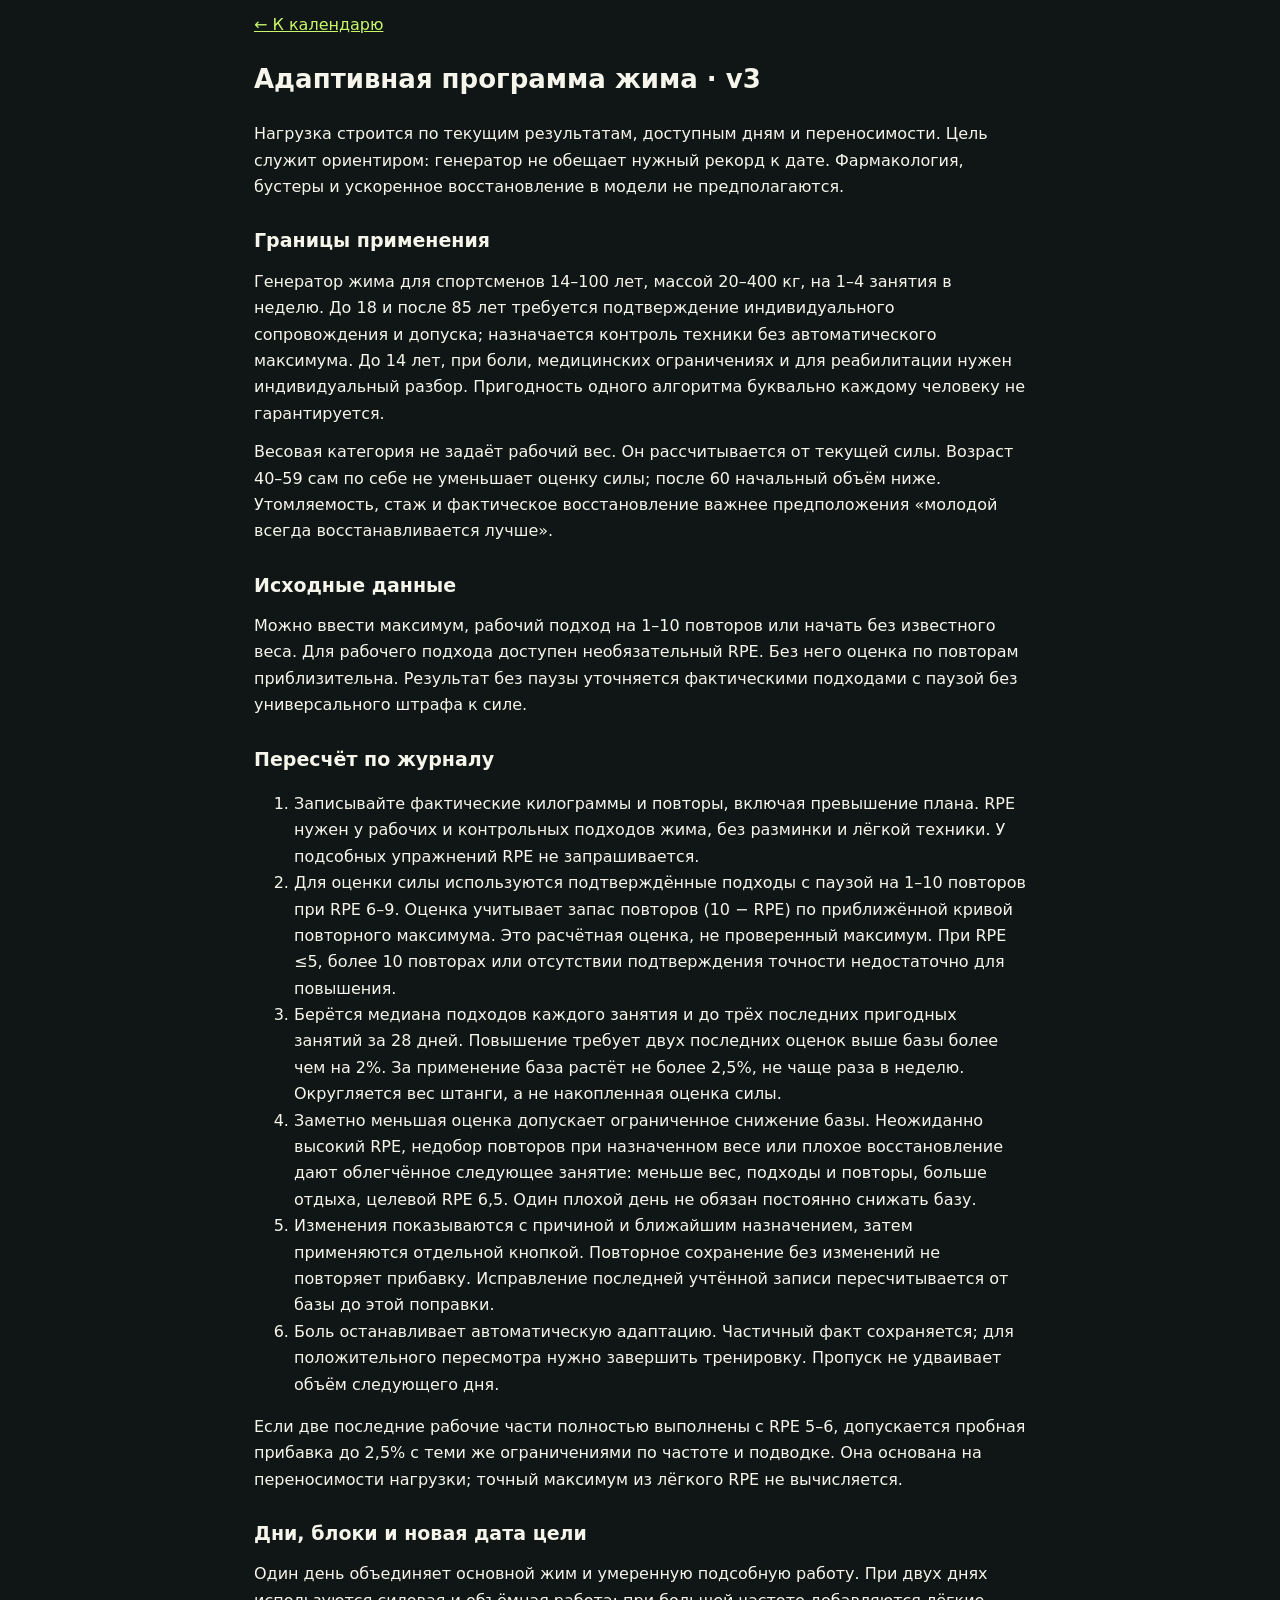
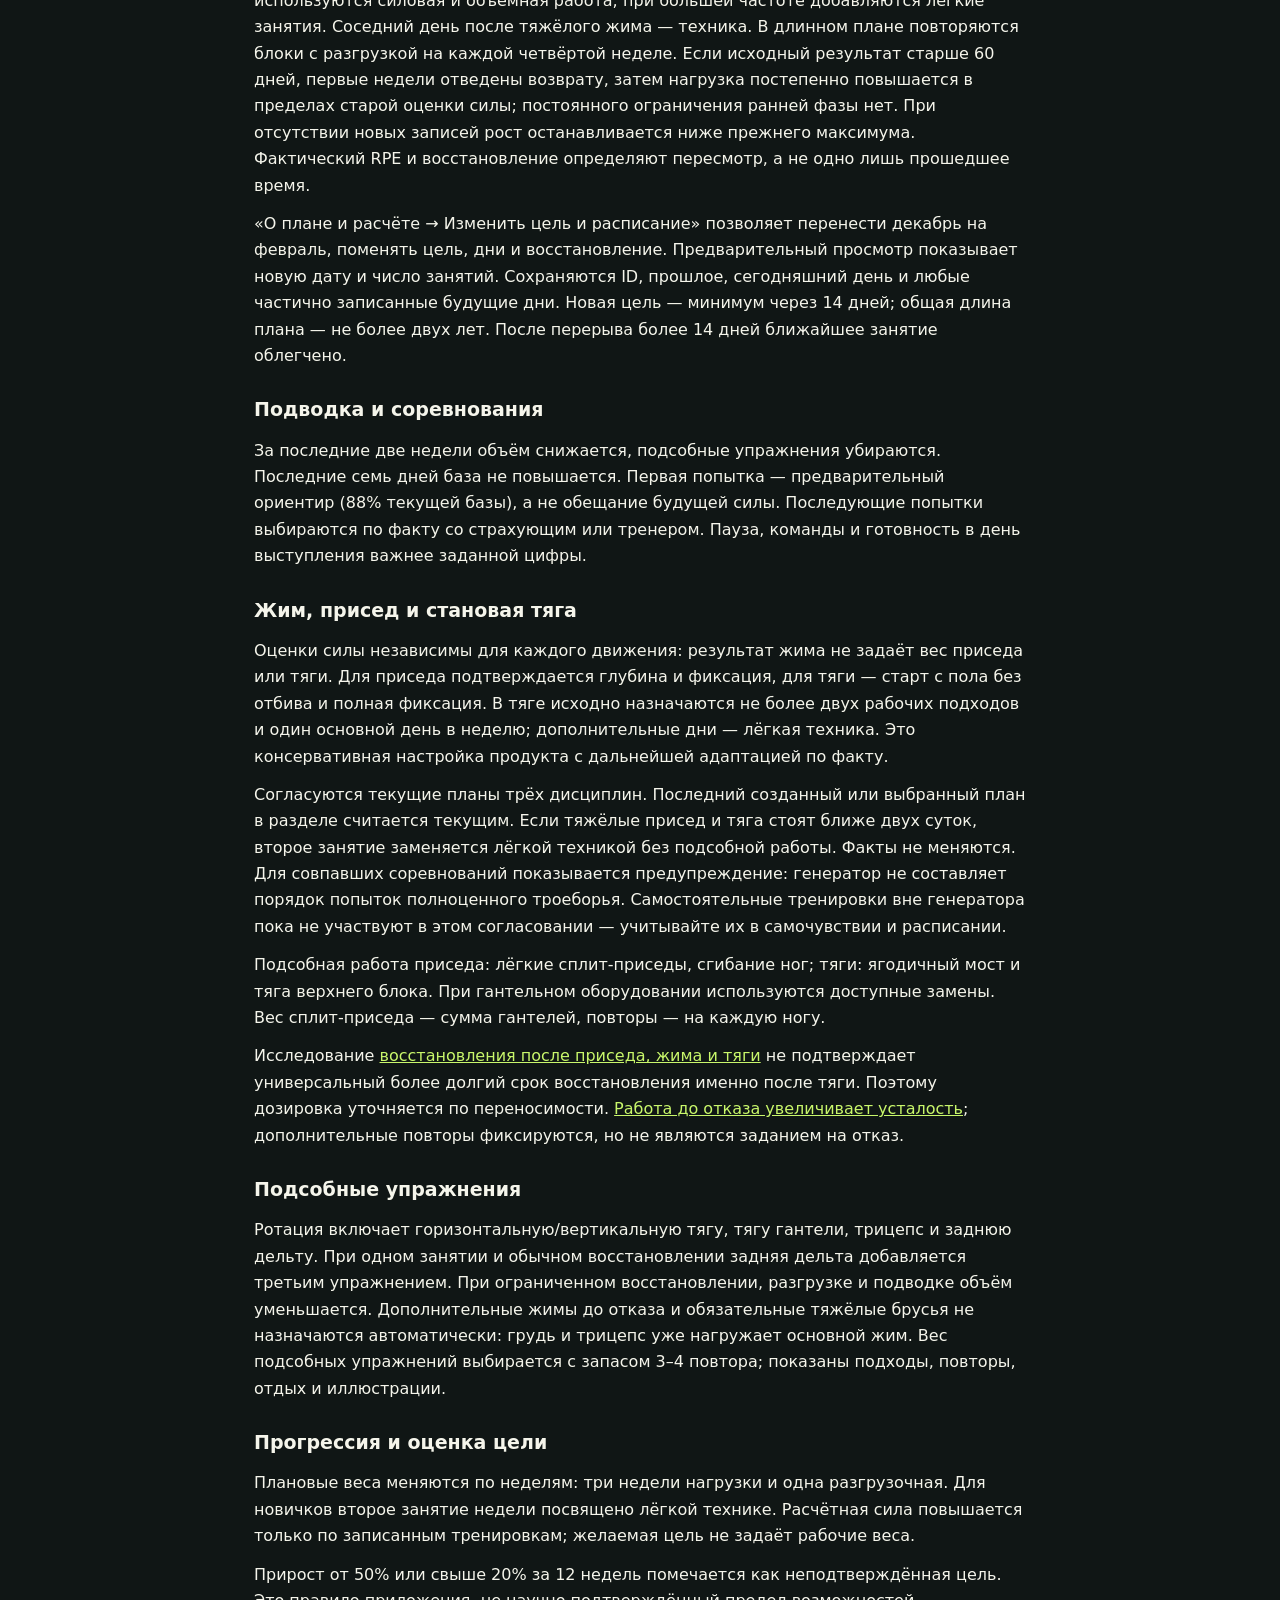
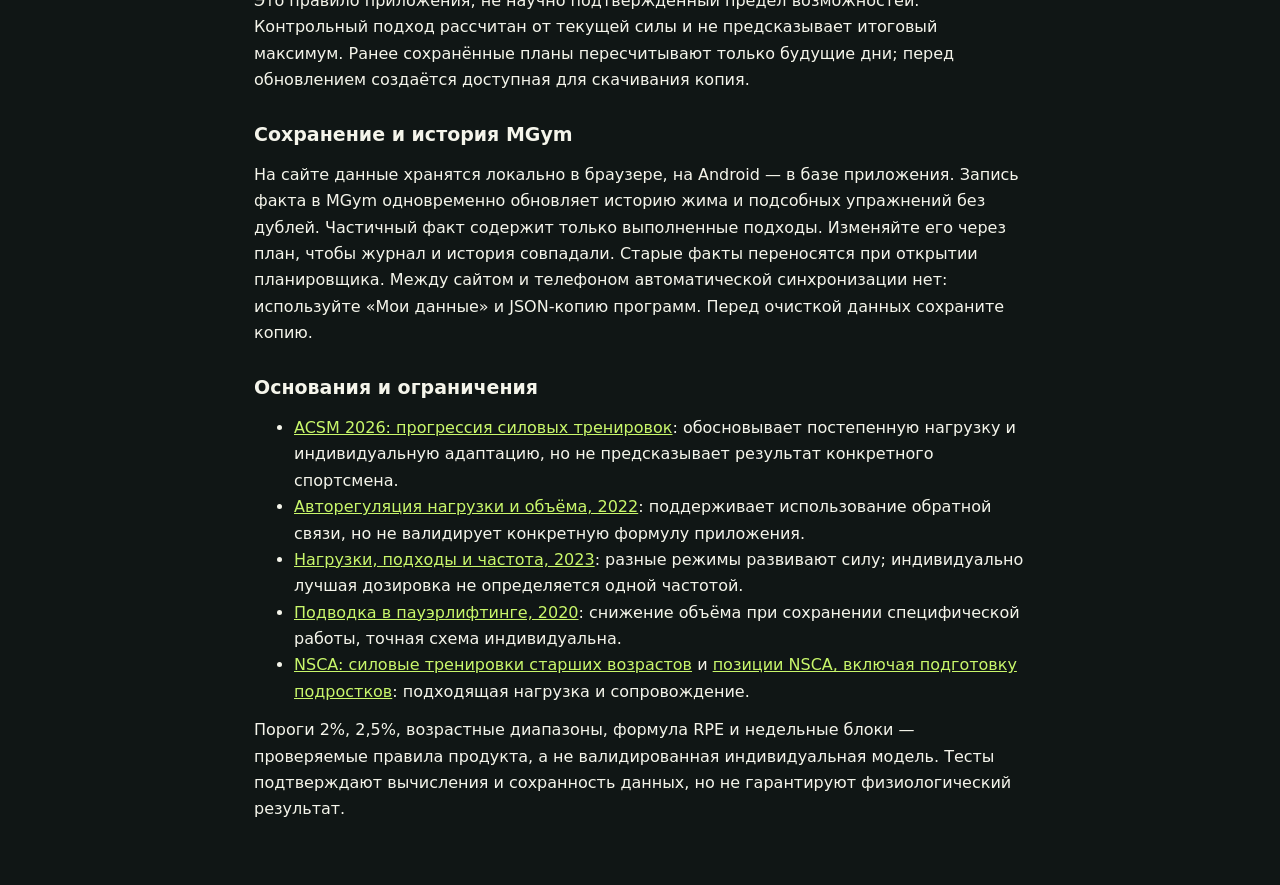
==== commit e6b3d713: "Исправить прогрессию после старого результата и сократить пояснение плана" ====
--- a/method.html
+++ b/method.html
@@ -3,8 +3,8 @@
 <h2>Границы применения</h2><p>Генератор жима для спортсменов 14–100 лет, массой 20–400 кг, на 1–4 занятия в неделю. До 18 и после 85 лет требуется подтверждение индивидуального сопровождения и допуска; назначается контроль техники без автоматического максимума. До 14 лет, при боли, медицинских ограничениях и для реабилитации нужен индивидуальный разбор. Пригодность одного алгоритма буквально каждому человеку не гарантируется.</p><p>Весовая категория не задаёт рабочий вес. Он рассчитывается от текущей силы. Возраст 40–59 сам по себе не уменьшает оценку силы; после 60 начальный объём ниже. Утомляемость, стаж и фактическое восстановление важнее предположения «молодой всегда восстанавливается лучше».</p>
 <h2>Исходные данные</h2><p>Можно ввести максимум, рабочий подход на 1–10 повторов или начать без известного веса. Для рабочего подхода доступен необязательный RPE. Без него оценка по повторам приблизительна. Результат без паузы уточняется фактическими подходами с паузой без универсального штрафа к силе.</p>
 <h2>Пересчёт по журналу</h2><ol><li>Записывайте фактические килограммы и повторы, включая превышение плана. RPE нужен у рабочих и контрольных подходов жима, без разминки и лёгкой техники. У подсобных упражнений RPE не запрашивается.</li><li>Для оценки силы используются подтверждённые подходы с паузой на 1–10 повторов при RPE 6–9. Оценка учитывает запас повторов (10 − RPE) по приближённой кривой повторного максимума. Это расчётная оценка, не проверенный максимум. При RPE ≤5, более 10 повторах или отсутствии подтверждения точности недостаточно для повышения.</li><li>Берётся медиана подходов каждого занятия и до трёх последних пригодных занятий за 28 дней. Повышение требует двух последних оценок выше базы более чем на 2%. За применение база растёт не более 2,5%, не чаще раза в неделю. Округляется вес штанги, а не накопленная оценка силы.</li><li>Заметно меньшая оценка допускает ограниченное снижение базы. Неожиданно высокий RPE, недобор повторов при назначенном весе или плохое восстановление дают облегчённое следующее занятие: меньше вес, подходы и повторы, больше отдыха, целевой RPE 6,5. Один плохой день не обязан постоянно снижать базу.</li><li>Изменения показываются с причиной и ближайшим назначением, затем применяются отдельной кнопкой. Повторное сохранение без изменений не повторяет прибавку. Исправление последней учтённой записи пересчитывается от базы до этой поправки.</li><li>Боль останавливает автоматическую адаптацию. Частичный факт сохраняется; для положительного пересмотра нужно завершить тренировку. Пропуск не удваивает объём следующего дня.</li></ol>
-<p>Если две последние рабочие части полностью выполнены с RPE 5–6, допускается пробная прибавка до 2,5% с теми же ограничениями по частоте и подводке. Она основана на переносимости нагрузки; точный максимум из лёгкого RPE не вычисляется.</p><h2>Дни, блоки и новая дата цели</h2><p>Один день объединяет основной жим и умеренную подсобную работу. При двух днях используются силовая и объёмная работа; при большей частоте добавляются лёгкие занятия. Соседний день после тяжёлого жима — техника. В длинном плане повторяются блоки с разгрузкой на каждой четвёртой неделе; веса не растут бесконечно от времени.</p><p>«О плане и расчёте → Изменить цель и расписание» позволяет перенести декабрь на февраль, поменять цель, дни и восстановление. Предварительный просмотр показывает новую дату и число занятий. Сохраняются ID, прошлое, сегодняшний день и любые частично записанные будущие дни. Новая цель — минимум через 14 дней; общая длина плана — не более двух лет. После перерыва более 14 дней ближайшее занятие облегчено.</p>
+<p>Если две последние рабочие части полностью выполнены с RPE 5–6, допускается пробная прибавка до 2,5% с теми же ограничениями по частоте и подводке. Она основана на переносимости нагрузки; точный максимум из лёгкого RPE не вычисляется.</p><h2>Дни, блоки и новая дата цели</h2><p>Один день объединяет основной жим и умеренную подсобную работу. При двух днях используются силовая и объёмная работа; при большей частоте добавляются лёгкие занятия. Соседний день после тяжёлого жима — техника. В длинном плане повторяются блоки с разгрузкой на каждой четвёртой неделе. Если исходный результат старше 60 дней, первые недели отведены возврату, затем нагрузка постепенно повышается в пределах старой оценки силы; постоянного ограничения ранней фазы нет. При отсутствии новых записей рост останавливается ниже прежнего максимума. Фактический RPE и восстановление определяют пересмотр, а не одно лишь прошедшее время.</p><p>«О плане и расчёте → Изменить цель и расписание» позволяет перенести декабрь на февраль, поменять цель, дни и восстановление. Предварительный просмотр показывает новую дату и число занятий. Сохраняются ID, прошлое, сегодняшний день и любые частично записанные будущие дни. Новая цель — минимум через 14 дней; общая длина плана — не более двух лет. После перерыва более 14 дней ближайшее занятие облегчено.</p>
 <h2>Подводка и соревнования</h2><p>За последние две недели объём снижается, подсобные упражнения убираются. Последние семь дней база не повышается. Первая попытка — предварительный ориентир (88% текущей базы), а не обещание будущей силы. Последующие попытки выбираются по факту со страхующим или тренером. Пауза, команды и готовность в день выступления важнее заданной цифры.</p>
 <h2>Жим, присед и становая тяга</h2><p>Оценки силы независимы для каждого движения: результат жима не задаёт вес приседа или тяги. Для приседа подтверждается глубина и фиксация, для тяги — старт с пола без отбива и полная фиксация. В тяге исходно назначаются не более двух рабочих подходов и один основной день в неделю; дополнительные дни — лёгкая техника. Это консервативная настройка продукта с дальнейшей адаптацией по факту.</p><p>Согласуются текущие планы трёх дисциплин. Последний созданный или выбранный план в разделе считается текущим. Если тяжёлые присед и тяга стоят ближе двух суток, второе занятие заменяется лёгкой техникой без подсобной работы. Факты не меняются. Для совпавших соревнований показывается предупреждение: генератор не составляет порядок попыток полноценного троеборья. Самостоятельные тренировки вне генератора пока не участвуют в этом согласовании — учитывайте их в самочувствии и расписании.</p><p>Подсобная работа приседа: лёгкие сплит-приседы, сгибание ног; тяги: ягодичный мост и тяга верхнего блока. При гантельном оборудовании используются доступные замены. Вес сплит-приседа — сумма гантелей, повторы — на каждую ногу.</p><p>Исследование <a href="https://pubmed.ncbi.nlm.nih.gov/30779596/">восстановления после приседа, жима и тяги</a> не подтверждает универсальный более долгий срок восстановления именно после тяги. Поэтому дозировка уточняется по переносимости. <a href="https://pubmed.ncbi.nlm.nih.gov/26667923/">Работа до отказа увеличивает усталость</a>; дополнительные повторы фиксируются, но не являются заданием на отказ.</p><h2>Подсобные упражнения</h2><p>Ротация включает горизонтальную/вертикальную тягу, тягу гантели, трицепс и заднюю дельту. При одном занятии и обычном восстановлении задняя дельта добавляется третьим упражнением. При ограниченном восстановлении, разгрузке и подводке объём уменьшается. Дополнительные жимы до отказа и обязательные тяжёлые брусья не назначаются автоматически: грудь и трицепс уже нагружает основной жим. Вес подсобных упражнений выбирается с запасом 3–4 повтора; показаны подходы, повторы, отдых и иллюстрации.</p>
 <h2>Прогрессия и оценка цели</h2><p>Плановые веса меняются по неделям: три недели нагрузки и одна разгрузочная. Для новичков второе занятие недели посвящено лёгкой технике. Расчётная сила повышается только по записанным тренировкам; желаемая цель не задаёт рабочие веса.</p><p>Прирост от 50% или свыше 20% за 12 недель помечается как неподтверждённая цель. Это правило приложения, не научно подтверждённый предел возможностей. Контрольный подход рассчитан от текущей силы и не предсказывает итоговый максимум. Ранее сохранённые планы пересчитывают только будущие дни; перед обновлением создаётся доступная для скачивания копия.</p><h2>Сохранение и история MGym</h2><p>На сайте данные хранятся локально в браузере, на Android — в базе приложения. Запись факта в MGym одновременно обновляет историю жима и подсобных упражнений без дублей. Частичный факт содержит только выполненные подходы. Изменяйте его через план, чтобы журнал и история совпадали. Старые факты переносятся при открытии планировщика. Между сайтом и телефоном автоматической синхронизации нет: используйте «Мои данные» и JSON-копию программ. Перед очисткой данных сохраните копию.</p>
-<h2>Основания и ограничения</h2><ul><li><a href="https://pmc.ncbi.nlm.nih.gov/articles/PMC12965823/">ACSM 2026: прогрессия силовых тренировок</a>: обосновывает постепенную нагрузку и индивидуальную адаптацию, но не предсказывает результат конкретного спортсмена.</li><li><a href="https://pubmed.ncbi.nlm.nih.gov/35038063/">Авторегуляция нагрузки и объёма, 2022</a>: поддерживает использование обратной связи, но не валидирует конкретную формулу приложения.</li><li><a href="https://pmc.ncbi.nlm.nih.gov/articles/PMC10579494/">Нагрузки, подходы и частота, 2023</a>: разные режимы развивают силу; индивидуально лучшая дозировка не определяется одной частотой.</li><li><a href="https://pubmed.ncbi.nlm.nih.gov/32917000/">Подводка в пауэрлифтинге, 2020</a>: снижение объёма при сохранении специфической работы, точная схема индивидуальна.</li><li><a href="https://www.nsca.com/about-us/position-statements/resistance-training-for-older-adults/">NSCA: силовые тренировки старших возрастов</a> и <a href="https://www.nsca.com/about-us/position-statements/">позиции NSCA, включая подготовку подростков</a>: подходящая нагрузка и сопровождение.</li></ul><p>Пороги 2%, 2,5%, возрастные диапазоны, формула RPE и недельные блоки — проверяемые правила продукта, а не валидированная индивидуальная модель. Тесты подтверждают вычисления и сохранность данных, но не гарантируют физиологический результат.</p></main></body></html>
+<h2>Основания и ограничения</h2><ul><li><a href="https://pubmed.ncbi.nlm.nih.gov/41843416/">ACSM 2026: прогрессия силовых тренировок</a>: обосновывает постепенную нагрузку и индивидуальную адаптацию, но не предсказывает результат конкретного спортсмена.</li><li><a href="https://pubmed.ncbi.nlm.nih.gov/35038063/">Авторегуляция нагрузки и объёма, 2022</a>: поддерживает использование обратной связи, но не валидирует конкретную формулу приложения.</li><li><a href="https://pmc.ncbi.nlm.nih.gov/articles/PMC10579494/">Нагрузки, подходы и частота, 2023</a>: разные режимы развивают силу; индивидуально лучшая дозировка не определяется одной частотой.</li><li><a href="https://pubmed.ncbi.nlm.nih.gov/32917000/">Подводка в пауэрлифтинге, 2020</a>: снижение объёма при сохранении специфической работы, точная схема индивидуальна.</li><li><a href="https://www.nsca.com/about-us/position-statements/resistance-training-for-older-adults/">NSCA: силовые тренировки старших возрастов</a> и <a href="https://www.nsca.com/about-us/position-statements/">позиции NSCA, включая подготовку подростков</a>: подходящая нагрузка и сопровождение.</li></ul><p>Пороги 2%, 2,5%, возрастные диапазоны, формула RPE и недельные блоки — проверяемые правила продукта, а не валидированная индивидуальная модель. Тесты подтверждают вычисления и сохранность данных, но не гарантируют физиологический результат.</p></main></body></html>
--- a/style.css
+++ b/style.css
@@ -2,7 +2,7 @@
 *{box-sizing:border-box}html{scroll-behavior:smooth}body{margin:0;background:var(--bg);color:var(--text)}button{font:inherit}h1,h2,h3,h4,p{margin:0}
 .topbar{height:46px;padding:0 clamp(12px,2vw,24px);border-bottom:1px solid var(--line);display:flex;align-items:center;justify-content:space-between;gap:16px}.brand{font-size:20px;font-weight:850;letter-spacing:-.08em;white-space:nowrap}.brand span{color:var(--lime)}.topbar-right{display:flex;gap:16px;color:var(--muted);font-size:10px;letter-spacing:.12em;font-weight:750}
 main{max-width:1500px;margin:auto;padding:12px clamp(12px,2vw,24px)}.planner-heading{display:flex;align-items:start;justify-content:space-between;gap:20px;margin-bottom:12px}.planner-heading h1{font-size:clamp(20px,2vw,27px);letter-spacing:-.04em;line-height:1.15}.planner-heading p{color:var(--muted);font-size:12px;margin-top:3px}
-.info{font-size:12px;max-width:560px}.info summary{cursor:pointer;color:var(--lime);text-align:right;white-space:nowrap}.info[open]{position:absolute;z-index:5;right:clamp(12px,2vw,24px);top:83px;width:min(560px,calc(100vw - 24px));padding:12px 16px;background:#263329;border:1px solid var(--line);border-radius:10px;box-shadow:0 14px 36px #0008}.info-content{line-height:1.45;color:var(--text)}.info-content p{font-size:12px;color:var(--text);margin:10px 0}.info-content ol{padding-left:20px;margin:8px 0}.info-content li{margin:5px 0}
+.info{font-size:12px;max-width:460px}.info summary{cursor:pointer;color:var(--lime);text-align:right;white-space:nowrap}.info[open]{position:absolute;z-index:5;right:clamp(12px,2vw,24px);top:83px;width:min(460px,calc(100vw - 24px));max-height:calc(100dvh - 100px);overflow:auto;padding:10px 14px;background:#263329;border:1px solid var(--line);border-radius:10px;box-shadow:0 14px 36px #0008}.info-content{line-height:1.4;color:var(--text)}.info-content p{font-size:12px;color:var(--text);margin:8px 0}.info-content ol{padding-left:18px;margin:6px 0}.info-content li{margin:5px 0}
 .calendar{background:var(--panel);border:1px solid var(--line);border-radius:10px;padding:7px;margin-bottom:8px}.weeks,.sessions{display:flex;gap:5px}.weeks{overflow-x:auto;padding-bottom:6px;border-bottom:1px solid var(--line);scrollbar-width:thin}.week,.session{border:1px solid transparent;background:transparent;color:var(--muted);border-radius:6px;cursor:pointer;white-space:nowrap}.week{flex:1;min-width:75px;padding:5px 8px;font-size:11px;font-weight:700}.week:hover,.session:hover{background:#29372b;color:var(--text)}.week.active{background:#354a2f;color:var(--lime);border-color:#536d42}.sessions{padding-top:6px}.session{display:flex;align-items:center;gap:10px;padding:6px 10px;font-size:12px}.session.active{background:var(--lime);color:#182117;font-weight:800}.session-date{font-weight:800}.session-title{font-weight:500}
 .detail{background:var(--panel);border:1px solid var(--line);border-radius:10px;padding:12px 16px}.detail-top{display:flex;align-items:center;justify-content:space-between;gap:10px;border-bottom:1px solid var(--line);padding-bottom:8px;margin-bottom:8px}.detail-date,.day-count{color:var(--muted);font-size:11px}.detail-top h2{font-size:20px;line-height:1.15;margin-top:2px;letter-spacing:-.03em}.detail-content{display:grid;grid-template-columns:minmax(0,1.45fr) minmax(260px,.8fr);gap:14px}
 .main-exercise{min-width:0}.exercise-title,.accessory-title{display:flex;align-items:baseline;justify-content:space-between;gap:8px}.exercise-title h3,.accessories>h3{font-size:14px}.set-count{color:var(--muted);font-size:11px;white-space:nowrap}.exercise-hint{color:var(--muted);font-size:11px;line-height:1.25;margin:3px 0 5px}.set-table{width:100%;border-collapse:collapse;table-layout:fixed;font-variant-numeric:tabular-nums}.set-table th{text-align:left;color:var(--muted);font-size:10px;text-transform:uppercase;letter-spacing:.03em;border-bottom:1px solid var(--line);height:23px}.set-table td{border-bottom:1px solid #2a362f;height:26px;font-size:12px;white-space:nowrap;overflow:hidden;text-overflow:ellipsis}.set-table th:nth-child(1){width:7%}.set-table th:nth-child(2){width:18%}.set-table th:nth-child(3){width:15%}.set-table th:nth-child(4){width:16%}.set-table th:nth-child(5){width:44%}.set-table td:first-child{color:var(--muted)}.set-table .kind{color:var(--muted);font-size:11px}.set-table tr.heavy td{color:var(--lime);font-weight:700}
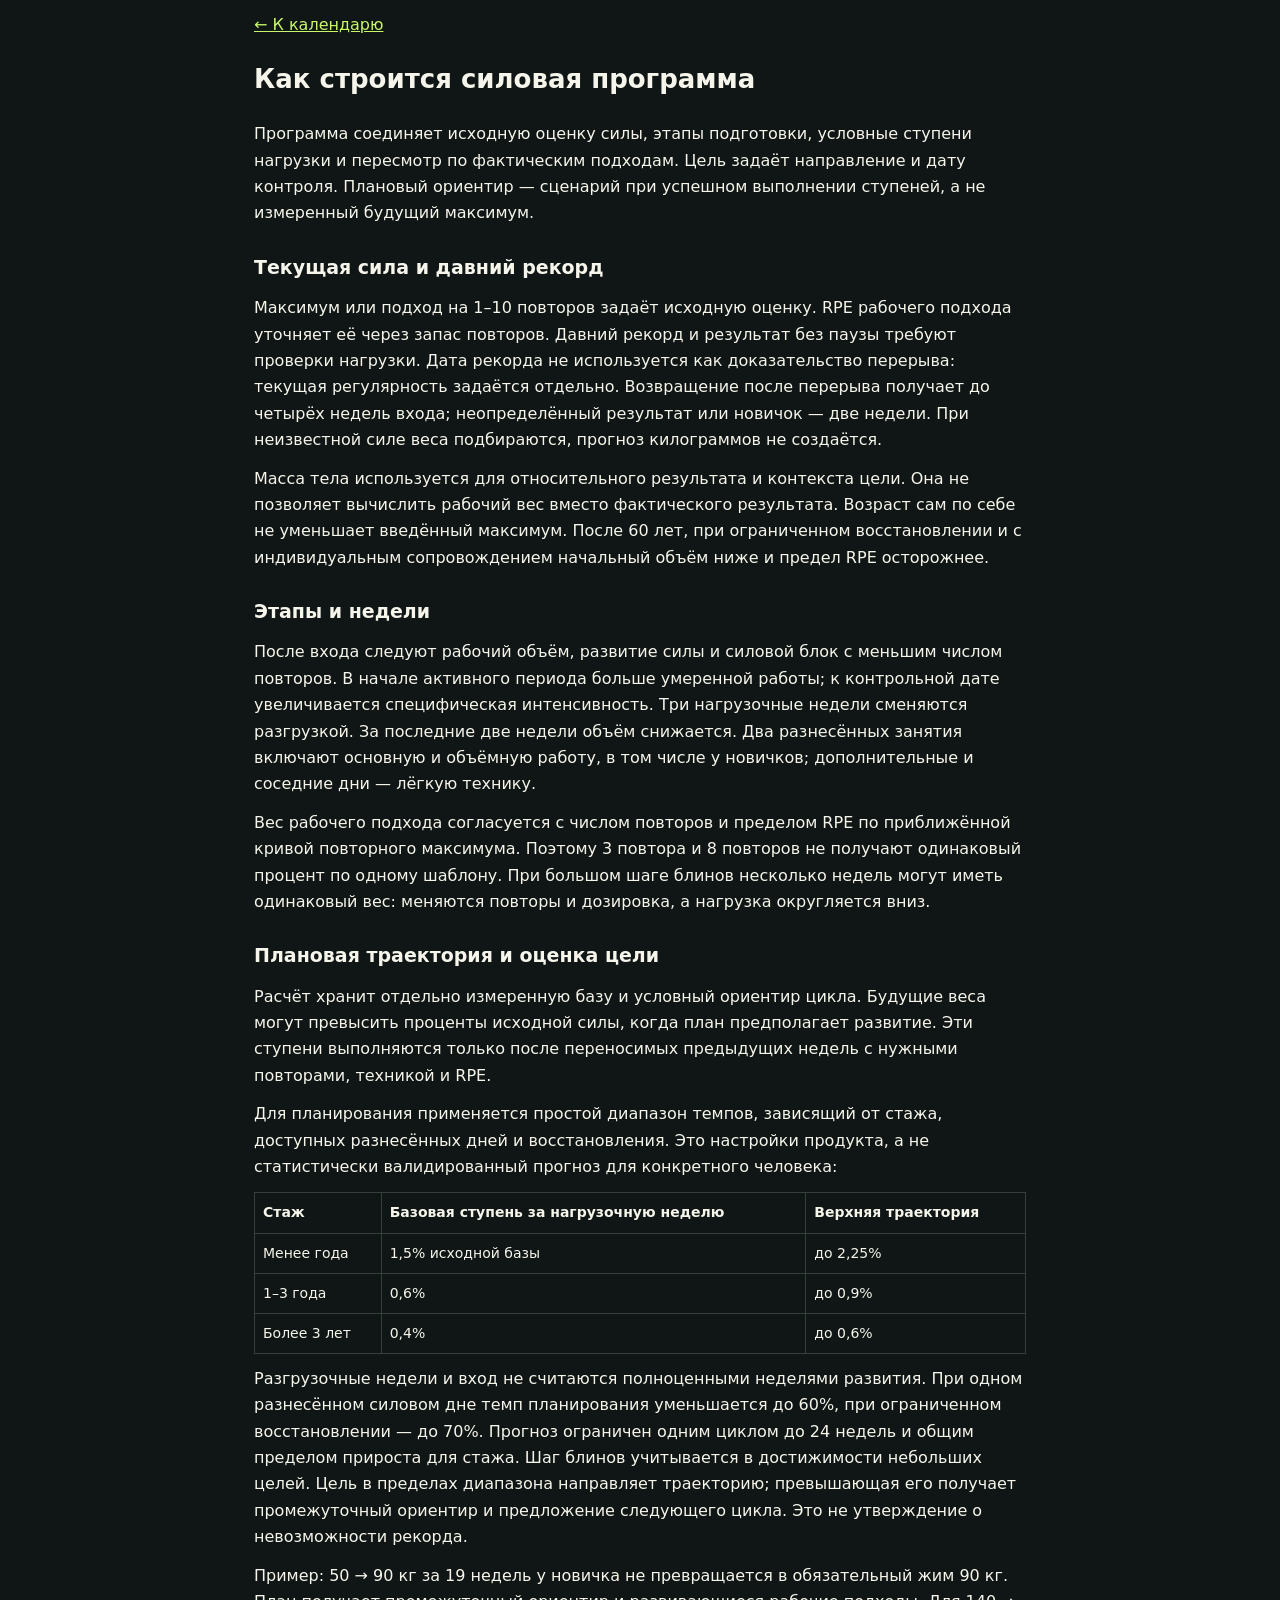
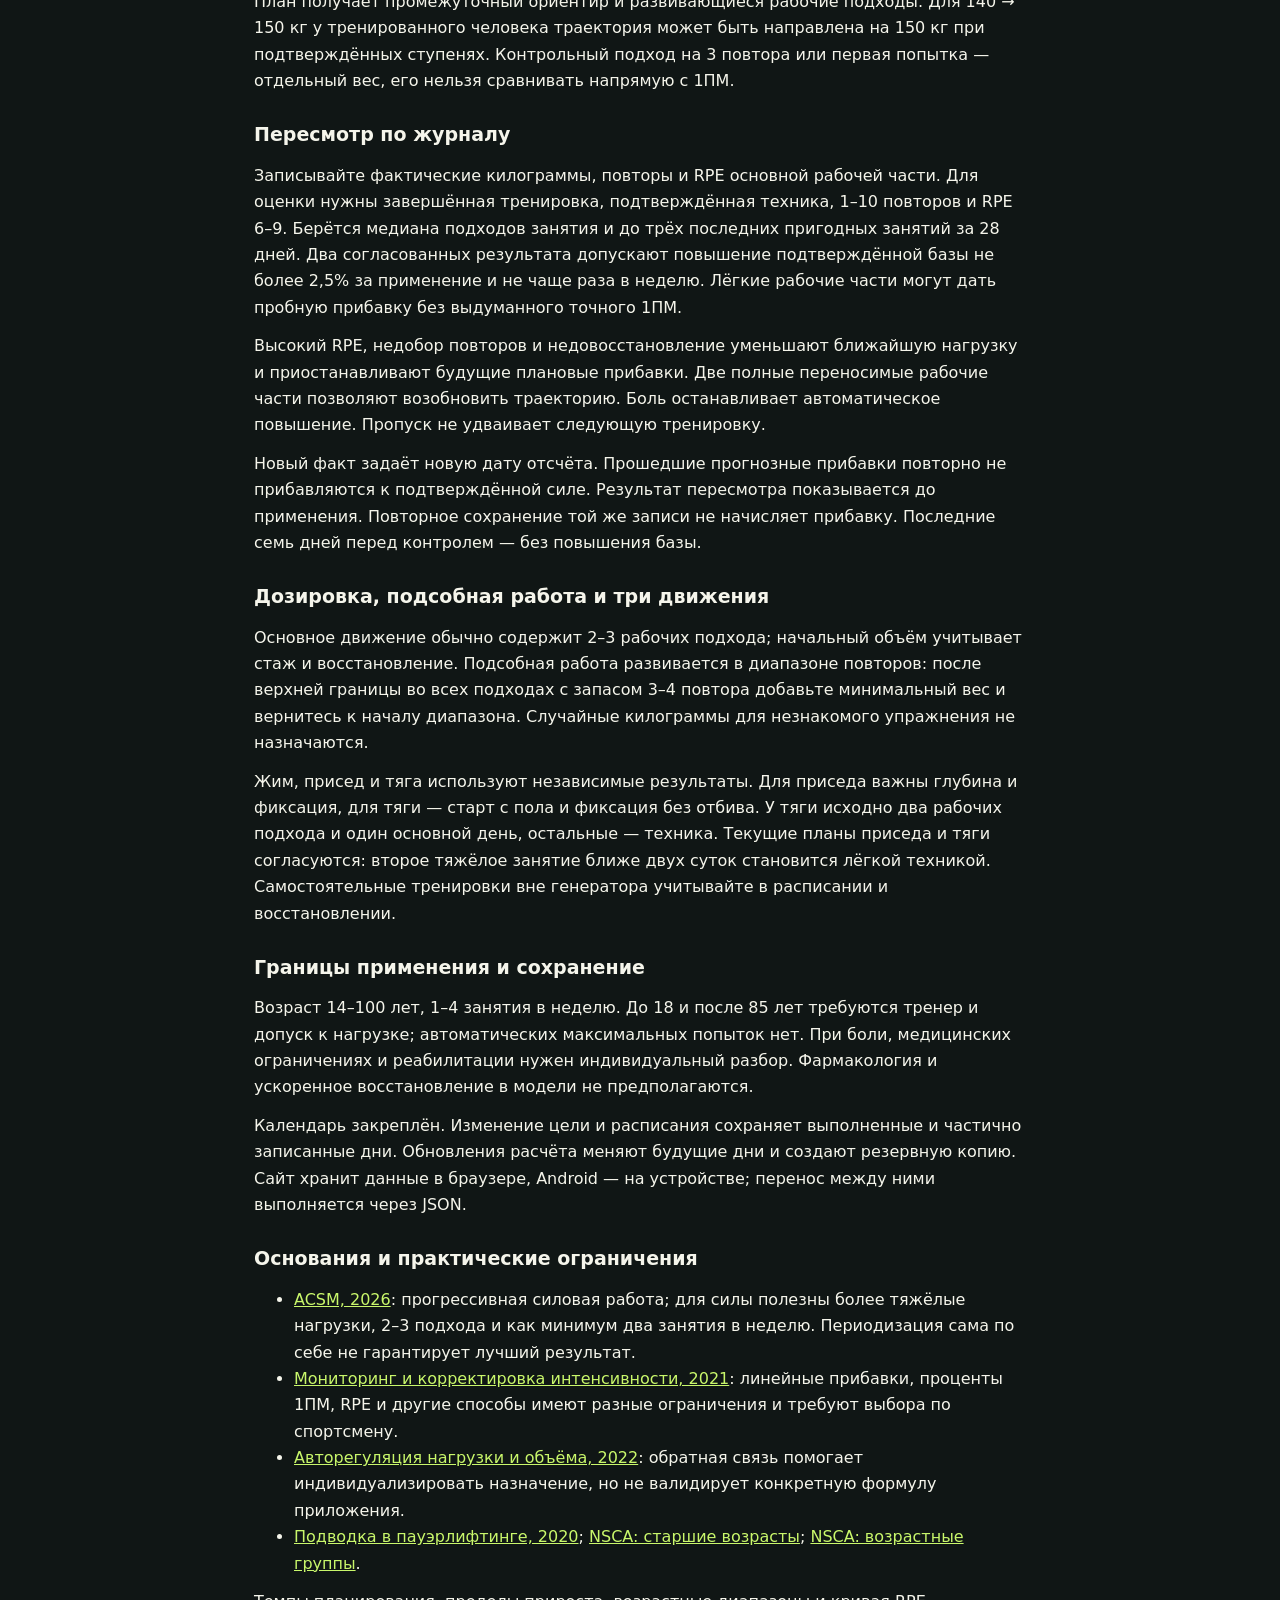
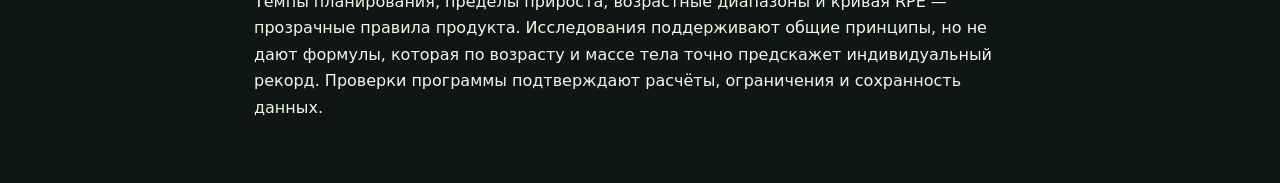
==== commit 310d4a38: "Переработать модель прогрессии, этапы силовой подготовки и оценку цели" ====
--- a/method.html
+++ b/method.html
@@ -1,10 +1,39 @@
-<!doctype html><html lang="ru"><head><meta charset="utf-8"><meta name="viewport" content="width=device-width,initial-scale=1"><title>Методика адаптивного жима · MG150</title><link rel="stylesheet" href="style.css?v=20261012c"></head><body><main class="method"><a href="index.html">← К календарю</a><h1>Адаптивная программа жима · v3</h1>
-<p>Нагрузка строится по текущим результатам, доступным дням и переносимости. Цель служит ориентиром: генератор не обещает нужный рекорд к дате. Фармакология, бустеры и ускоренное восстановление в модели не предполагаются.</p>
-<h2>Границы применения</h2><p>Генератор жима для спортсменов 14–100 лет, массой 20–400 кг, на 1–4 занятия в неделю. До 18 и после 85 лет требуется подтверждение индивидуального сопровождения и допуска; назначается контроль техники без автоматического максимума. До 14 лет, при боли, медицинских ограничениях и для реабилитации нужен индивидуальный разбор. Пригодность одного алгоритма буквально каждому человеку не гарантируется.</p><p>Весовая категория не задаёт рабочий вес. Он рассчитывается от текущей силы. Возраст 40–59 сам по себе не уменьшает оценку силы; после 60 начальный объём ниже. Утомляемость, стаж и фактическое восстановление важнее предположения «молодой всегда восстанавливается лучше».</p>
-<h2>Исходные данные</h2><p>Можно ввести максимум, рабочий подход на 1–10 повторов или начать без известного веса. Для рабочего подхода доступен необязательный RPE. Без него оценка по повторам приблизительна. Результат без паузы уточняется фактическими подходами с паузой без универсального штрафа к силе.</p>
-<h2>Пересчёт по журналу</h2><ol><li>Записывайте фактические килограммы и повторы, включая превышение плана. RPE нужен у рабочих и контрольных подходов жима, без разминки и лёгкой техники. У подсобных упражнений RPE не запрашивается.</li><li>Для оценки силы используются подтверждённые подходы с паузой на 1–10 повторов при RPE 6–9. Оценка учитывает запас повторов (10 − RPE) по приближённой кривой повторного максимума. Это расчётная оценка, не проверенный максимум. При RPE ≤5, более 10 повторах или отсутствии подтверждения точности недостаточно для повышения.</li><li>Берётся медиана подходов каждого занятия и до трёх последних пригодных занятий за 28 дней. Повышение требует двух последних оценок выше базы более чем на 2%. За применение база растёт не более 2,5%, не чаще раза в неделю. Округляется вес штанги, а не накопленная оценка силы.</li><li>Заметно меньшая оценка допускает ограниченное снижение базы. Неожиданно высокий RPE, недобор повторов при назначенном весе или плохое восстановление дают облегчённое следующее занятие: меньше вес, подходы и повторы, больше отдыха, целевой RPE 6,5. Один плохой день не обязан постоянно снижать базу.</li><li>Изменения показываются с причиной и ближайшим назначением, затем применяются отдельной кнопкой. Повторное сохранение без изменений не повторяет прибавку. Исправление последней учтённой записи пересчитывается от базы до этой поправки.</li><li>Боль останавливает автоматическую адаптацию. Частичный факт сохраняется; для положительного пересмотра нужно завершить тренировку. Пропуск не удваивает объём следующего дня.</li></ol>
-<p>Если две последние рабочие части полностью выполнены с RPE 5–6, допускается пробная прибавка до 2,5% с теми же ограничениями по частоте и подводке. Она основана на переносимости нагрузки; точный максимум из лёгкого RPE не вычисляется.</p><h2>Дни, блоки и новая дата цели</h2><p>Один день объединяет основной жим и умеренную подсобную работу. При двух днях используются силовая и объёмная работа; при большей частоте добавляются лёгкие занятия. Соседний день после тяжёлого жима — техника. В длинном плане повторяются блоки с разгрузкой на каждой четвёртой неделе. Если исходный результат старше 60 дней, первые недели отведены возврату, затем нагрузка постепенно повышается в пределах старой оценки силы; постоянного ограничения ранней фазы нет. При отсутствии новых записей рост останавливается ниже прежнего максимума. Фактический RPE и восстановление определяют пересмотр, а не одно лишь прошедшее время.</p><p>«О плане и расчёте → Изменить цель и расписание» позволяет перенести декабрь на февраль, поменять цель, дни и восстановление. Предварительный просмотр показывает новую дату и число занятий. Сохраняются ID, прошлое, сегодняшний день и любые частично записанные будущие дни. Новая цель — минимум через 14 дней; общая длина плана — не более двух лет. После перерыва более 14 дней ближайшее занятие облегчено.</p>
-<h2>Подводка и соревнования</h2><p>За последние две недели объём снижается, подсобные упражнения убираются. Последние семь дней база не повышается. Первая попытка — предварительный ориентир (88% текущей базы), а не обещание будущей силы. Последующие попытки выбираются по факту со страхующим или тренером. Пауза, команды и готовность в день выступления важнее заданной цифры.</p>
-<h2>Жим, присед и становая тяга</h2><p>Оценки силы независимы для каждого движения: результат жима не задаёт вес приседа или тяги. Для приседа подтверждается глубина и фиксация, для тяги — старт с пола без отбива и полная фиксация. В тяге исходно назначаются не более двух рабочих подходов и один основной день в неделю; дополнительные дни — лёгкая техника. Это консервативная настройка продукта с дальнейшей адаптацией по факту.</p><p>Согласуются текущие планы трёх дисциплин. Последний созданный или выбранный план в разделе считается текущим. Если тяжёлые присед и тяга стоят ближе двух суток, второе занятие заменяется лёгкой техникой без подсобной работы. Факты не меняются. Для совпавших соревнований показывается предупреждение: генератор не составляет порядок попыток полноценного троеборья. Самостоятельные тренировки вне генератора пока не участвуют в этом согласовании — учитывайте их в самочувствии и расписании.</p><p>Подсобная работа приседа: лёгкие сплит-приседы, сгибание ног; тяги: ягодичный мост и тяга верхнего блока. При гантельном оборудовании используются доступные замены. Вес сплит-приседа — сумма гантелей, повторы — на каждую ногу.</p><p>Исследование <a href="https://pubmed.ncbi.nlm.nih.gov/30779596/">восстановления после приседа, жима и тяги</a> не подтверждает универсальный более долгий срок восстановления именно после тяги. Поэтому дозировка уточняется по переносимости. <a href="https://pubmed.ncbi.nlm.nih.gov/26667923/">Работа до отказа увеличивает усталость</a>; дополнительные повторы фиксируются, но не являются заданием на отказ.</p><h2>Подсобные упражнения</h2><p>Ротация включает горизонтальную/вертикальную тягу, тягу гантели, трицепс и заднюю дельту. При одном занятии и обычном восстановлении задняя дельта добавляется третьим упражнением. При ограниченном восстановлении, разгрузке и подводке объём уменьшается. Дополнительные жимы до отказа и обязательные тяжёлые брусья не назначаются автоматически: грудь и трицепс уже нагружает основной жим. Вес подсобных упражнений выбирается с запасом 3–4 повтора; показаны подходы, повторы, отдых и иллюстрации.</p>
-<h2>Прогрессия и оценка цели</h2><p>Плановые веса меняются по неделям: три недели нагрузки и одна разгрузочная. Для новичков второе занятие недели посвящено лёгкой технике. Расчётная сила повышается только по записанным тренировкам; желаемая цель не задаёт рабочие веса.</p><p>Прирост от 50% или свыше 20% за 12 недель помечается как неподтверждённая цель. Это правило приложения, не научно подтверждённый предел возможностей. Контрольный подход рассчитан от текущей силы и не предсказывает итоговый максимум. Ранее сохранённые планы пересчитывают только будущие дни; перед обновлением создаётся доступная для скачивания копия.</p><h2>Сохранение и история MGym</h2><p>На сайте данные хранятся локально в браузере, на Android — в базе приложения. Запись факта в MGym одновременно обновляет историю жима и подсобных упражнений без дублей. Частичный факт содержит только выполненные подходы. Изменяйте его через план, чтобы журнал и история совпадали. Старые факты переносятся при открытии планировщика. Между сайтом и телефоном автоматической синхронизации нет: используйте «Мои данные» и JSON-копию программ. Перед очисткой данных сохраните копию.</p>
-<h2>Основания и ограничения</h2><ul><li><a href="https://pubmed.ncbi.nlm.nih.gov/41843416/">ACSM 2026: прогрессия силовых тренировок</a>: обосновывает постепенную нагрузку и индивидуальную адаптацию, но не предсказывает результат конкретного спортсмена.</li><li><a href="https://pubmed.ncbi.nlm.nih.gov/35038063/">Авторегуляция нагрузки и объёма, 2022</a>: поддерживает использование обратной связи, но не валидирует конкретную формулу приложения.</li><li><a href="https://pmc.ncbi.nlm.nih.gov/articles/PMC10579494/">Нагрузки, подходы и частота, 2023</a>: разные режимы развивают силу; индивидуально лучшая дозировка не определяется одной частотой.</li><li><a href="https://pubmed.ncbi.nlm.nih.gov/32917000/">Подводка в пауэрлифтинге, 2020</a>: снижение объёма при сохранении специфической работы, точная схема индивидуальна.</li><li><a href="https://www.nsca.com/about-us/position-statements/resistance-training-for-older-adults/">NSCA: силовые тренировки старших возрастов</a> и <a href="https://www.nsca.com/about-us/position-statements/">позиции NSCA, включая подготовку подростков</a>: подходящая нагрузка и сопровождение.</li></ul><p>Пороги 2%, 2,5%, возрастные диапазоны, формула RPE и недельные блоки — проверяемые правила продукта, а не валидированная индивидуальная модель. Тесты подтверждают вычисления и сохранность данных, но не гарантируют физиологический результат.</p></main></body></html>
+<!doctype html>
+<html lang="ru"><head><meta charset="utf-8"><meta name="viewport" content="width=device-width,initial-scale=1"><title>Методика программы · MGym</title><link rel="stylesheet" href="style.css?v=20261013d"></head>
+<body><main class="method"><a href="index.html">← К календарю</a><h1>Как строится силовая программа</h1>
+<p>Программа соединяет исходную оценку силы, этапы подготовки, условные ступени нагрузки и пересмотр по фактическим подходам. Цель задаёт направление и дату контроля. Плановый ориентир — сценарий при успешном выполнении ступеней, а не измеренный будущий максимум.</p>
+<h2>Текущая сила и давний рекорд</h2>
+<p>Максимум или подход на 1–10 повторов задаёт исходную оценку. RPE рабочего подхода уточняет её через запас повторов. Давний рекорд и результат без паузы требуют проверки нагрузки. Дата рекорда не используется как доказательство перерыва: текущая регулярность задаётся отдельно. Возвращение после перерыва получает до четырёх недель входа; неопределённый результат или новичок — две недели. При неизвестной силе веса подбираются, прогноз килограммов не создаётся.</p>
+<p>Масса тела используется для относительного результата и контекста цели. Она не позволяет вычислить рабочий вес вместо фактического результата. Возраст сам по себе не уменьшает введённый максимум. После 60 лет, при ограниченном восстановлении и с индивидуальным сопровождением начальный объём ниже и предел RPE осторожнее.</p>
+<h2>Этапы и недели</h2>
+<p>После входа следуют рабочий объём, развитие силы и силовой блок с меньшим числом повторов. В начале активного периода больше умеренной работы; к контрольной дате увеличивается специфическая интенсивность. Три нагрузочные недели сменяются разгрузкой. За последние две недели объём снижается. Два разнесённых занятия включают основную и объёмную работу, в том числе у новичков; дополнительные и соседние дни — лёгкую технику.</p>
+<p>Вес рабочего подхода согласуется с числом повторов и пределом RPE по приближённой кривой повторного максимума. Поэтому 3 повтора и 8 повторов не получают одинаковый процент по одному шаблону. При большом шаге блинов несколько недель могут иметь одинаковый вес: меняются повторы и дозировка, а нагрузка округляется вниз.</p>
+<h2>Плановая траектория и оценка цели</h2>
+<p>Расчёт хранит отдельно измеренную базу и условный ориентир цикла. Будущие веса могут превысить проценты исходной силы, когда план предполагает развитие. Эти ступени выполняются только после переносимых предыдущих недель с нужными повторами, техникой и RPE.</p>
+<p>Для планирования применяется простой диапазон темпов, зависящий от стажа, доступных разнесённых дней и восстановления. Это настройки продукта, а не статистически валидированный прогноз для конкретного человека:</p>
+<table><thead><tr><th>Стаж</th><th>Базовая ступень за нагрузочную неделю</th><th>Верхняя траектория</th></tr></thead><tbody>
+<tr><td>Менее года</td><td>1,5% исходной базы</td><td>до 2,25%</td></tr>
+<tr><td>1–3 года</td><td>0,6%</td><td>до 0,9%</td></tr>
+<tr><td>Более 3 лет</td><td>0,4%</td><td>до 0,6%</td></tr>
+</tbody></table>
+<p>Разгрузочные недели и вход не считаются полноценными неделями развития. При одном разнесённом силовом дне темп планирования уменьшается до 60%, при ограниченном восстановлении — до 70%. Прогноз ограничен одним циклом до 24 недель и общим пределом прироста для стажа. Шаг блинов учитывается в достижимости небольших целей. Цель в пределах диапазона направляет траекторию; превышающая его получает промежуточный ориентир и предложение следующего цикла. Это не утверждение о невозможности рекорда.</p>
+<p>Пример: 50 → 90 кг за 19 недель у новичка не превращается в обязательный жим 90 кг. План получает промежуточный ориентир и развивающиеся рабочие подходы. Для 140 → 150 кг у тренированного человека траектория может быть направлена на 150 кг при подтверждённых ступенях. Контрольный подход на 3 повтора или первая попытка — отдельный вес, его нельзя сравнивать напрямую с 1ПМ.</p>
+<h2>Пересмотр по журналу</h2>
+<p>Записывайте фактические килограммы, повторы и RPE основной рабочей части. Для оценки нужны завершённая тренировка, подтверждённая техника, 1–10 повторов и RPE 6–9. Берётся медиана подходов занятия и до трёх последних пригодных занятий за 28 дней. Два согласованных результата допускают повышение подтверждённой базы не более 2,5% за применение и не чаще раза в неделю. Лёгкие рабочие части могут дать пробную прибавку без выдуманного точного 1ПМ.</p>
+<p>Высокий RPE, недобор повторов и недовосстановление уменьшают ближайшую нагрузку и приостанавливают будущие плановые прибавки. Две полные переносимые рабочие части позволяют возобновить траекторию. Боль останавливает автоматическое повышение. Пропуск не удваивает следующую тренировку.</p>
+<p>Новый факт задаёт новую дату отсчёта. Прошедшие прогнозные прибавки повторно не прибавляются к подтверждённой силе. Результат пересмотра показывается до применения. Повторное сохранение той же записи не начисляет прибавку. Последние семь дней перед контролем — без повышения базы.</p>
+<h2>Дозировка, подсобная работа и три движения</h2>
+<p>Основное движение обычно содержит 2–3 рабочих подхода; начальный объём учитывает стаж и восстановление. Подсобная работа развивается в диапазоне повторов: после верхней границы во всех подходах с запасом 3–4 повтора добавьте минимальный вес и вернитесь к началу диапазона. Случайные килограммы для незнакомого упражнения не назначаются.</p>
+<p>Жим, присед и тяга используют независимые результаты. Для приседа важны глубина и фиксация, для тяги — старт с пола и фиксация без отбива. У тяги исходно два рабочих подхода и один основной день, остальные — техника. Текущие планы приседа и тяги согласуются: второе тяжёлое занятие ближе двух суток становится лёгкой техникой. Самостоятельные тренировки вне генератора учитывайте в расписании и восстановлении.</p>
+<h2>Границы применения и сохранение</h2>
+<p>Возраст 14–100 лет, 1–4 занятия в неделю. До 18 и после 85 лет требуются тренер и допуск к нагрузке; автоматических максимальных попыток нет. При боли, медицинских ограничениях и реабилитации нужен индивидуальный разбор. Фармакология и ускоренное восстановление в модели не предполагаются.</p>
+<p>Календарь закреплён. Изменение цели и расписания сохраняет выполненные и частично записанные дни. Обновления расчёта меняют будущие дни и создают резервную копию. Сайт хранит данные в браузере, Android — на устройстве; перенос между ними выполняется через JSON.</p>
+<h2>Основания и практические ограничения</h2>
+<ul>
+<li><a href="https://pubmed.ncbi.nlm.nih.gov/41843416/">ACSM, 2026</a>: прогрессивная силовая работа; для силы полезны более тяжёлые нагрузки, 2–3 подхода и как минимум два занятия в неделю. Периодизация сама по себе не гарантирует лучший результат.</li>
+<li><a href="https://pubmed.ncbi.nlm.nih.gov/34101157/">Мониторинг и корректировка интенсивности, 2021</a>: линейные прибавки, проценты 1ПМ, RPE и другие способы имеют разные ограничения и требуют выбора по спортсмену.</li>
+<li><a href="https://pubmed.ncbi.nlm.nih.gov/35038063/">Авторегуляция нагрузки и объёма, 2022</a>: обратная связь помогает индивидуализировать назначение, но не валидирует конкретную формулу приложения.</li>
+<li><a href="https://pubmed.ncbi.nlm.nih.gov/32917000/">Подводка в пауэрлифтинге, 2020</a>; <a href="https://www.nsca.com/about-us/position-statements/resistance-training-for-older-adults/">NSCA: старшие возрасты</a>; <a href="https://www.nsca.com/about-us/position-statements/">NSCA: возрастные группы</a>.</li>
+</ul>
+<p>Темпы планирования, пределы прироста, возрастные диапазоны и кривая RPE — прозрачные правила продукта. Исследования поддерживают общие принципы, но не дают формулы, которая по возрасту и массе тела точно предскажет индивидуальный рекорд. Проверки программы подтверждают расчёты, ограничения и сохранность данных.</p>
+</main></body></html>
--- a/style.css
+++ b/style.css
@@ -3,7 +3,7 @@
 .topbar{height:46px;padding:0 clamp(12px,2vw,24px);border-bottom:1px solid var(--line);display:flex;align-items:center;justify-content:space-between;gap:16px}.brand{font-size:20px;font-weight:850;letter-spacing:-.08em;white-space:nowrap}.brand span{color:var(--lime)}.topbar-right{display:flex;gap:16px;color:var(--muted);font-size:10px;letter-spacing:.12em;font-weight:750}
 main{max-width:1500px;margin:auto;padding:12px clamp(12px,2vw,24px)}.planner-heading{display:flex;align-items:start;justify-content:space-between;gap:20px;margin-bottom:12px}.planner-heading h1{font-size:clamp(20px,2vw,27px);letter-spacing:-.04em;line-height:1.15}.planner-heading p{color:var(--muted);font-size:12px;margin-top:3px}
 .info{font-size:12px;max-width:460px}.info summary{cursor:pointer;color:var(--lime);text-align:right;white-space:nowrap}.info[open]{position:absolute;z-index:5;right:clamp(12px,2vw,24px);top:83px;width:min(460px,calc(100vw - 24px));max-height:calc(100dvh - 100px);overflow:auto;padding:10px 14px;background:#263329;border:1px solid var(--line);border-radius:10px;box-shadow:0 14px 36px #0008}.info-content{line-height:1.4;color:var(--text)}.info-content p{font-size:12px;color:var(--text);margin:8px 0}.info-content ol{padding-left:18px;margin:6px 0}.info-content li{margin:5px 0}
-.calendar{background:var(--panel);border:1px solid var(--line);border-radius:10px;padding:7px;margin-bottom:8px}.weeks,.sessions{display:flex;gap:5px}.weeks{overflow-x:auto;padding-bottom:6px;border-bottom:1px solid var(--line);scrollbar-width:thin}.week,.session{border:1px solid transparent;background:transparent;color:var(--muted);border-radius:6px;cursor:pointer;white-space:nowrap}.week{flex:1;min-width:75px;padding:5px 8px;font-size:11px;font-weight:700}.week:hover,.session:hover{background:#29372b;color:var(--text)}.week.active{background:#354a2f;color:var(--lime);border-color:#536d42}.sessions{padding-top:6px}.session{display:flex;align-items:center;gap:10px;padding:6px 10px;font-size:12px}.session.active{background:var(--lime);color:#182117;font-weight:800}.session-date{font-weight:800}.session-title{font-weight:500}
+.progression-overview{font-size:12px;line-height:1.4;color:var(--lime);margin:4px 0 8px}.calendar{background:var(--panel);border:1px solid var(--line);border-radius:10px;padding:7px;margin-bottom:8px}.weeks,.sessions{display:flex;gap:5px}.weeks{overflow-x:auto;padding-bottom:6px;border-bottom:1px solid var(--line);scrollbar-width:thin}.week,.session{border:1px solid transparent;background:transparent;color:var(--muted);border-radius:6px;cursor:pointer;white-space:nowrap}.week{flex:1;min-width:75px;padding:5px 8px;font-size:11px;font-weight:700}.week:hover,.session:hover{background:#29372b;color:var(--text)}.week.active{background:#354a2f;color:var(--lime);border-color:#536d42}.sessions{padding-top:6px}.session{display:flex;align-items:center;gap:10px;padding:6px 10px;font-size:12px}.session.active{background:var(--lime);color:#182117;font-weight:800}.session-date{font-weight:800}.session-title{font-weight:500}
 .detail{background:var(--panel);border:1px solid var(--line);border-radius:10px;padding:12px 16px}.detail-top{display:flex;align-items:center;justify-content:space-between;gap:10px;border-bottom:1px solid var(--line);padding-bottom:8px;margin-bottom:8px}.detail-date,.day-count{color:var(--muted);font-size:11px}.detail-top h2{font-size:20px;line-height:1.15;margin-top:2px;letter-spacing:-.03em}.detail-content{display:grid;grid-template-columns:minmax(0,1.45fr) minmax(260px,.8fr);gap:14px}
 .main-exercise{min-width:0}.exercise-title,.accessory-title{display:flex;align-items:baseline;justify-content:space-between;gap:8px}.exercise-title h3,.accessories>h3{font-size:14px}.set-count{color:var(--muted);font-size:11px;white-space:nowrap}.exercise-hint{color:var(--muted);font-size:11px;line-height:1.25;margin:3px 0 5px}.set-table{width:100%;border-collapse:collapse;table-layout:fixed;font-variant-numeric:tabular-nums}.set-table th{text-align:left;color:var(--muted);font-size:10px;text-transform:uppercase;letter-spacing:.03em;border-bottom:1px solid var(--line);height:23px}.set-table td{border-bottom:1px solid #2a362f;height:26px;font-size:12px;white-space:nowrap;overflow:hidden;text-overflow:ellipsis}.set-table th:nth-child(1){width:7%}.set-table th:nth-child(2){width:18%}.set-table th:nth-child(3){width:15%}.set-table th:nth-child(4){width:16%}.set-table th:nth-child(5){width:44%}.set-table td:first-child{color:var(--muted)}.set-table .kind{color:var(--muted);font-size:11px}.set-table tr.heavy td{color:var(--lime);font-weight:700}
 .accessories{border-left:1px solid var(--line);padding-left:14px;min-width:0}.accessories>h3{margin-bottom:7px}.accessory{border-top:1px solid var(--line);padding:8px 0}.accessory-title h4{font-size:12px;line-height:1.2}.accessory-prescription{color:var(--lime);font-size:12px;font-weight:800;white-space:nowrap}.accessory-meta{color:var(--muted);font-size:11px;line-height:1.35;margin-top:3px}.day-note{color:var(--muted);font-size:11px;line-height:1.4;border-top:1px solid var(--line);padding-top:8px;margin-top:4px}footer{color:var(--muted);font-size:11px;text-align:center;padding:4px 12px 12px}
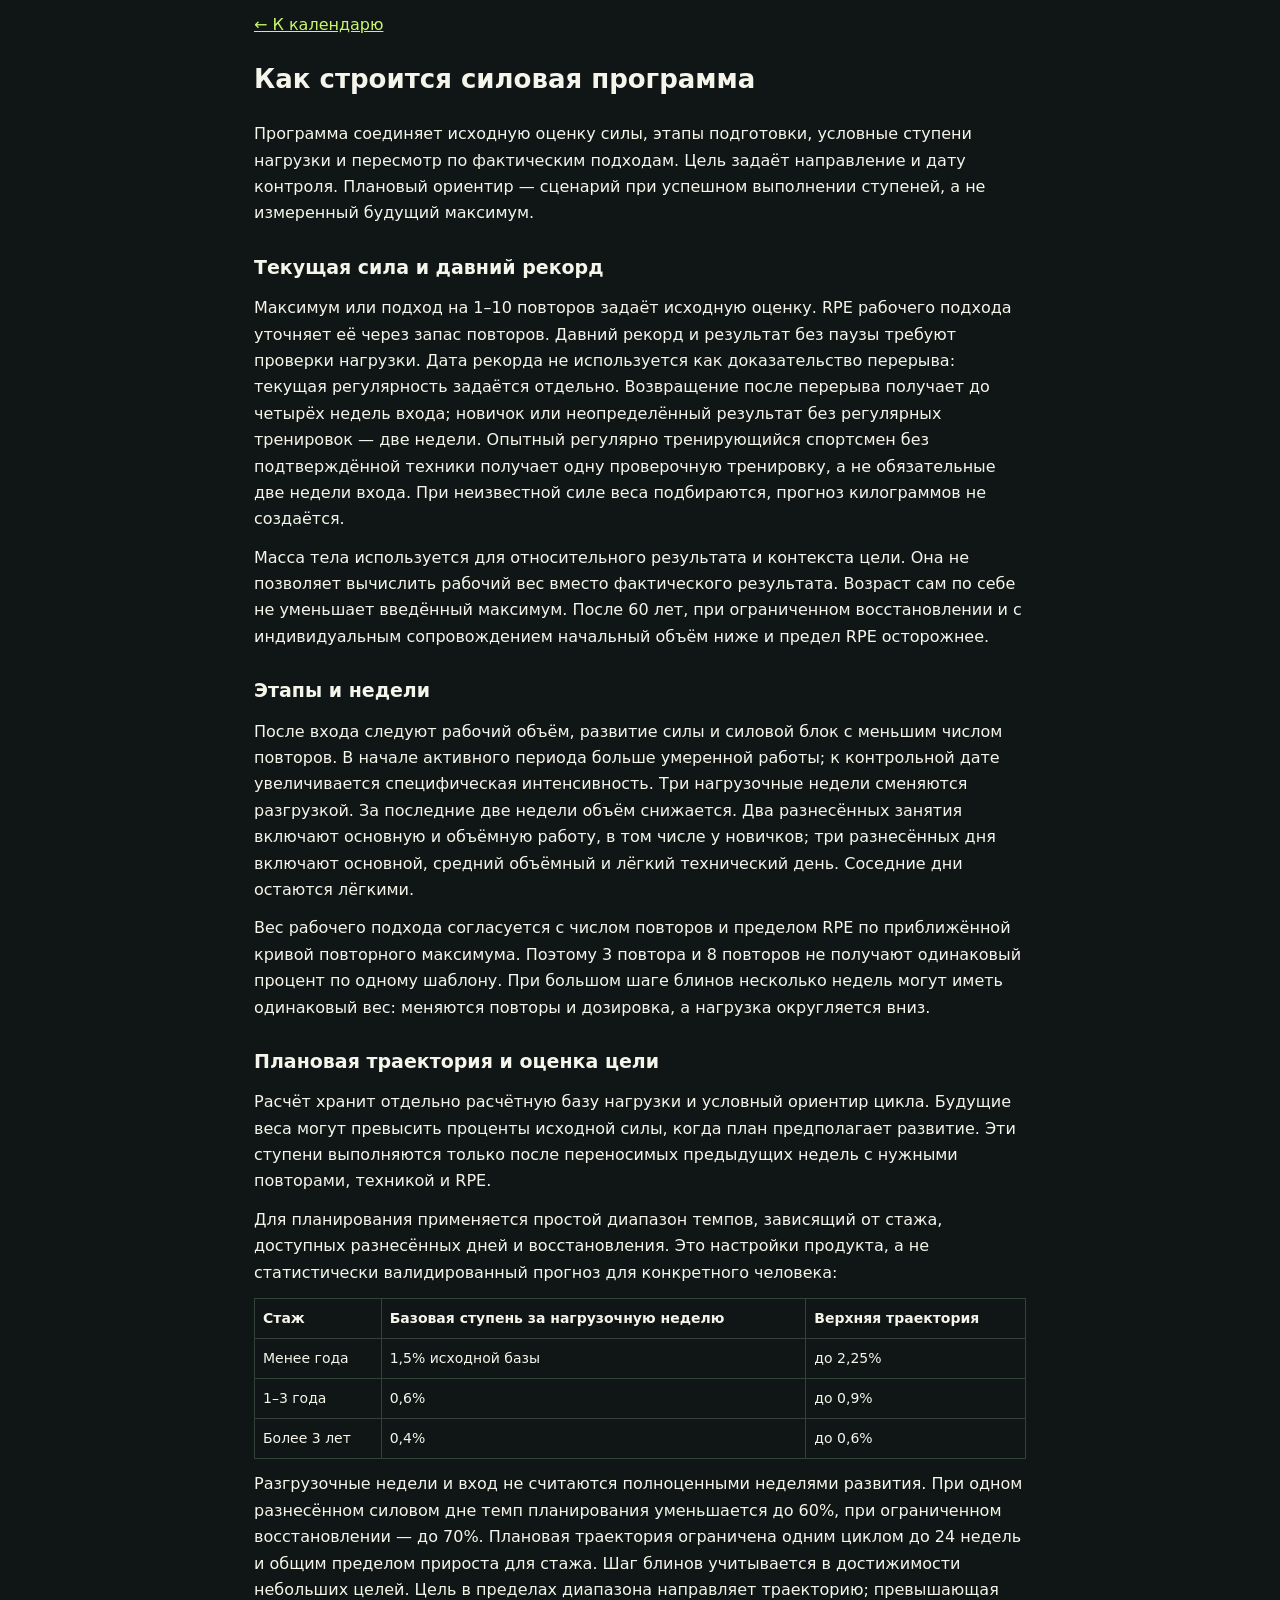
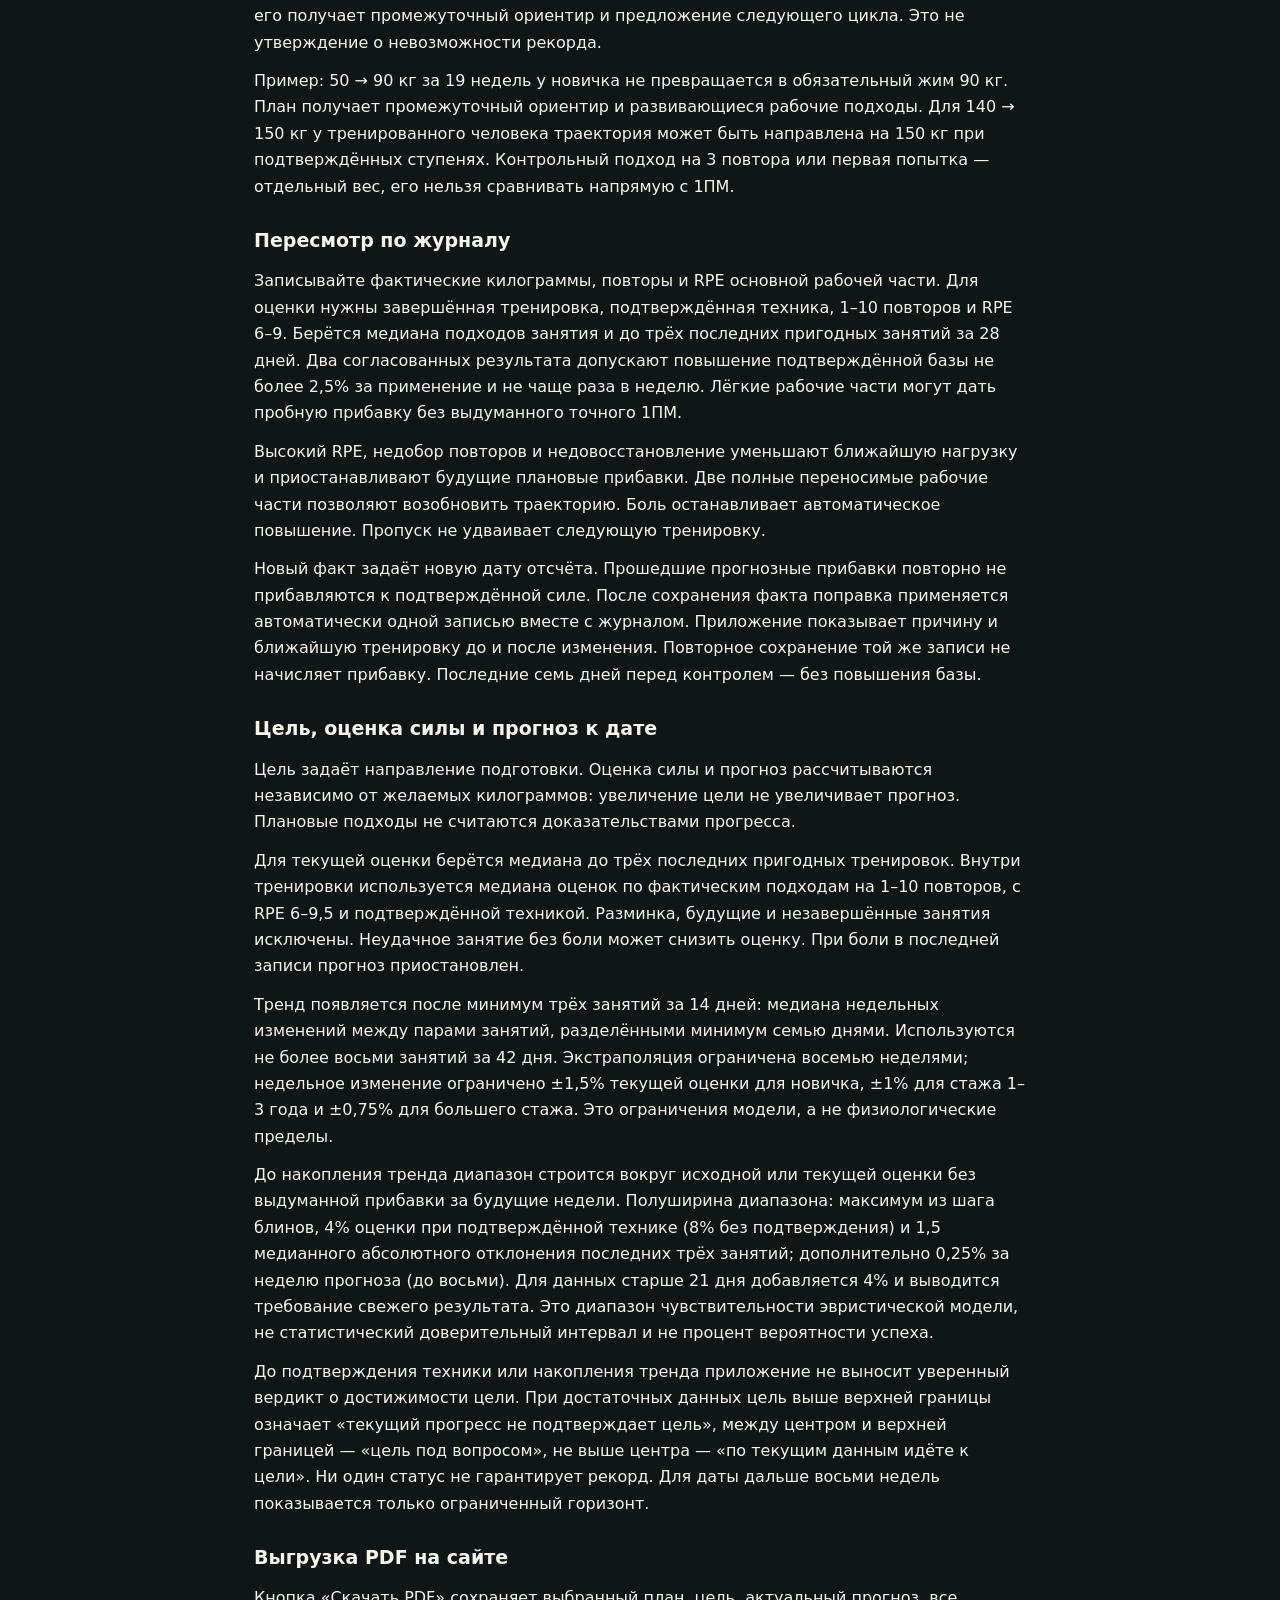
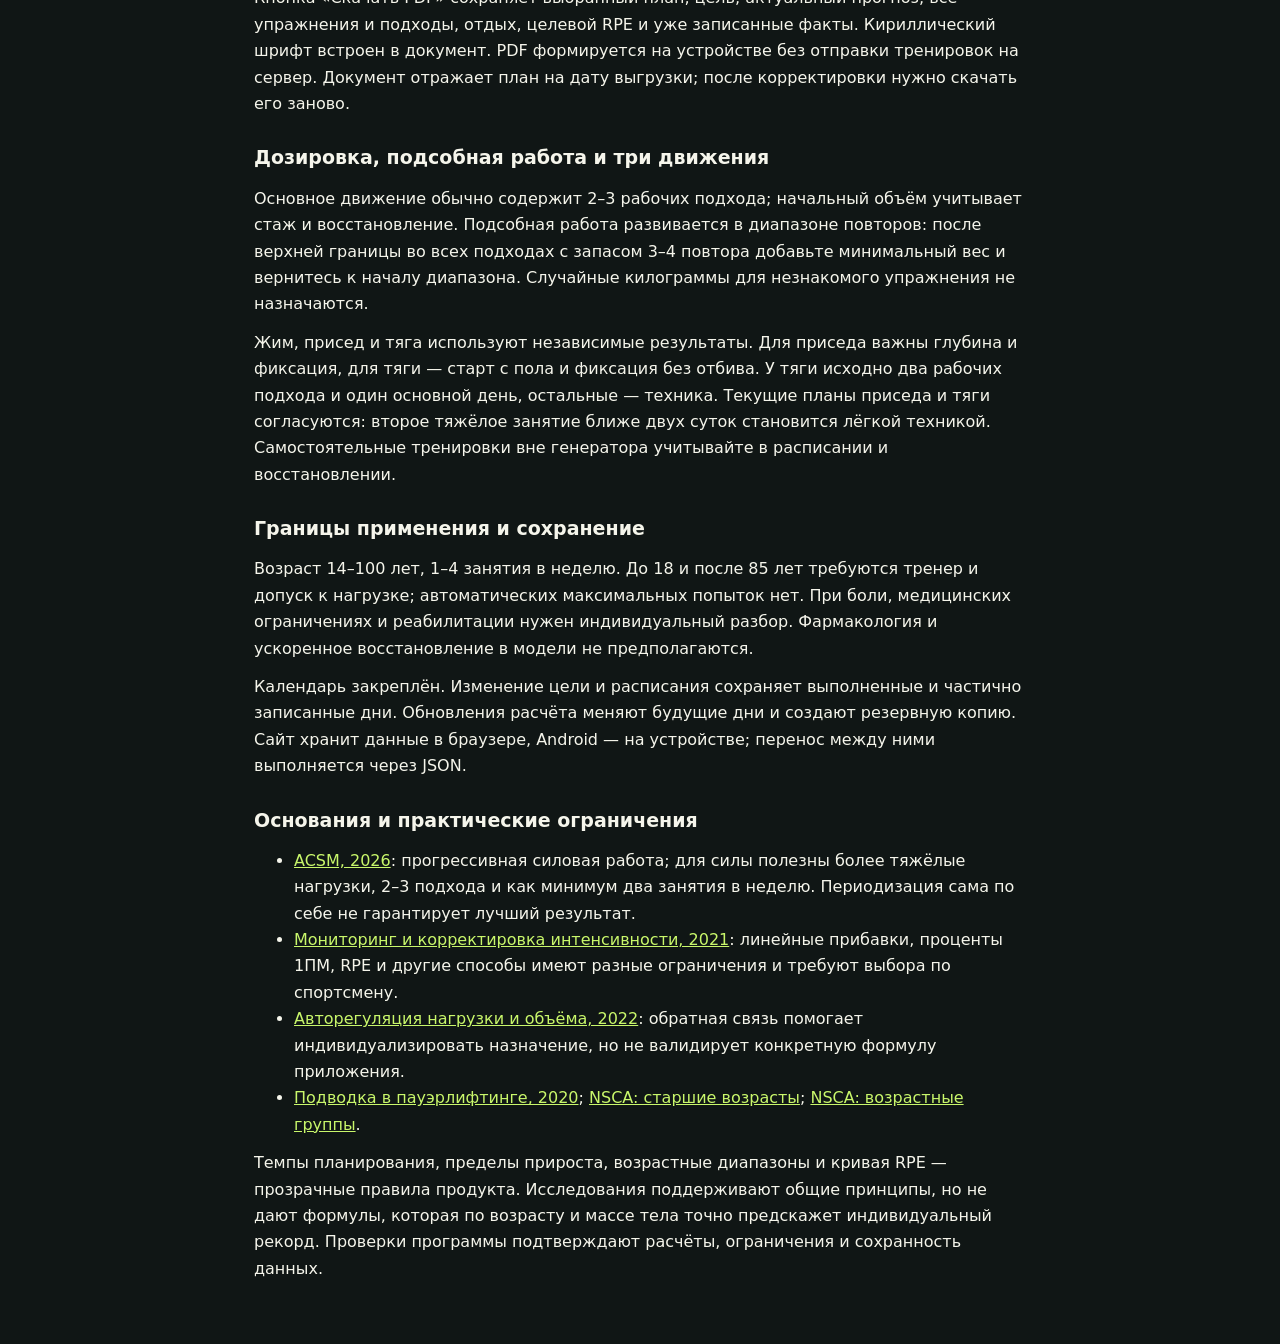
==== commit 30c23d4c: "Add observed forecast, automatic RPE adjustments and PDF plan export" ====
--- a/method.html
+++ b/method.html
@@ -3,25 +3,33 @@
 <body><main class="method"><a href="index.html">← К календарю</a><h1>Как строится силовая программа</h1>
 <p>Программа соединяет исходную оценку силы, этапы подготовки, условные ступени нагрузки и пересмотр по фактическим подходам. Цель задаёт направление и дату контроля. Плановый ориентир — сценарий при успешном выполнении ступеней, а не измеренный будущий максимум.</p>
 <h2>Текущая сила и давний рекорд</h2>
-<p>Максимум или подход на 1–10 повторов задаёт исходную оценку. RPE рабочего подхода уточняет её через запас повторов. Давний рекорд и результат без паузы требуют проверки нагрузки. Дата рекорда не используется как доказательство перерыва: текущая регулярность задаётся отдельно. Возвращение после перерыва получает до четырёх недель входа; неопределённый результат или новичок — две недели. При неизвестной силе веса подбираются, прогноз килограммов не создаётся.</p>
+<p>Максимум или подход на 1–10 повторов задаёт исходную оценку. RPE рабочего подхода уточняет её через запас повторов. Давний рекорд и результат без паузы требуют проверки нагрузки. Дата рекорда не используется как доказательство перерыва: текущая регулярность задаётся отдельно. Возвращение после перерыва получает до четырёх недель входа; новичок или неопределённый результат без регулярных тренировок — две недели. Опытный регулярно тренирующийся спортсмен без подтверждённой техники получает одну проверочную тренировку, а не обязательные две недели входа. При неизвестной силе веса подбираются, прогноз килограммов не создаётся.</p>
 <p>Масса тела используется для относительного результата и контекста цели. Она не позволяет вычислить рабочий вес вместо фактического результата. Возраст сам по себе не уменьшает введённый максимум. После 60 лет, при ограниченном восстановлении и с индивидуальным сопровождением начальный объём ниже и предел RPE осторожнее.</p>
 <h2>Этапы и недели</h2>
-<p>После входа следуют рабочий объём, развитие силы и силовой блок с меньшим числом повторов. В начале активного периода больше умеренной работы; к контрольной дате увеличивается специфическая интенсивность. Три нагрузочные недели сменяются разгрузкой. За последние две недели объём снижается. Два разнесённых занятия включают основную и объёмную работу, в том числе у новичков; дополнительные и соседние дни — лёгкую технику.</p>
+<p>После входа следуют рабочий объём, развитие силы и силовой блок с меньшим числом повторов. В начале активного периода больше умеренной работы; к контрольной дате увеличивается специфическая интенсивность. Три нагрузочные недели сменяются разгрузкой. За последние две недели объём снижается. Два разнесённых занятия включают основную и объёмную работу, в том числе у новичков; три разнесённых дня включают основной, средний объёмный и лёгкий технический день. Соседние дни остаются лёгкими.</p>
 <p>Вес рабочего подхода согласуется с числом повторов и пределом RPE по приближённой кривой повторного максимума. Поэтому 3 повтора и 8 повторов не получают одинаковый процент по одному шаблону. При большом шаге блинов несколько недель могут иметь одинаковый вес: меняются повторы и дозировка, а нагрузка округляется вниз.</p>
 <h2>Плановая траектория и оценка цели</h2>
-<p>Расчёт хранит отдельно измеренную базу и условный ориентир цикла. Будущие веса могут превысить проценты исходной силы, когда план предполагает развитие. Эти ступени выполняются только после переносимых предыдущих недель с нужными повторами, техникой и RPE.</p>
+<p>Расчёт хранит отдельно расчётную базу нагрузки и условный ориентир цикла. Будущие веса могут превысить проценты исходной силы, когда план предполагает развитие. Эти ступени выполняются только после переносимых предыдущих недель с нужными повторами, техникой и RPE.</p>
 <p>Для планирования применяется простой диапазон темпов, зависящий от стажа, доступных разнесённых дней и восстановления. Это настройки продукта, а не статистически валидированный прогноз для конкретного человека:</p>
 <table><thead><tr><th>Стаж</th><th>Базовая ступень за нагрузочную неделю</th><th>Верхняя траектория</th></tr></thead><tbody>
 <tr><td>Менее года</td><td>1,5% исходной базы</td><td>до 2,25%</td></tr>
 <tr><td>1–3 года</td><td>0,6%</td><td>до 0,9%</td></tr>
 <tr><td>Более 3 лет</td><td>0,4%</td><td>до 0,6%</td></tr>
 </tbody></table>
-<p>Разгрузочные недели и вход не считаются полноценными неделями развития. При одном разнесённом силовом дне темп планирования уменьшается до 60%, при ограниченном восстановлении — до 70%. Прогноз ограничен одним циклом до 24 недель и общим пределом прироста для стажа. Шаг блинов учитывается в достижимости небольших целей. Цель в пределах диапазона направляет траекторию; превышающая его получает промежуточный ориентир и предложение следующего цикла. Это не утверждение о невозможности рекорда.</p>
+<p>Разгрузочные недели и вход не считаются полноценными неделями развития. При одном разнесённом силовом дне темп планирования уменьшается до 60%, при ограниченном восстановлении — до 70%. Плановая траектория ограничена одним циклом до 24 недель и общим пределом прироста для стажа. Шаг блинов учитывается в достижимости небольших целей. Цель в пределах диапазона направляет траекторию; превышающая его получает промежуточный ориентир и предложение следующего цикла. Это не утверждение о невозможности рекорда.</p>
 <p>Пример: 50 → 90 кг за 19 недель у новичка не превращается в обязательный жим 90 кг. План получает промежуточный ориентир и развивающиеся рабочие подходы. Для 140 → 150 кг у тренированного человека траектория может быть направлена на 150 кг при подтверждённых ступенях. Контрольный подход на 3 повтора или первая попытка — отдельный вес, его нельзя сравнивать напрямую с 1ПМ.</p>
 <h2>Пересмотр по журналу</h2>
 <p>Записывайте фактические килограммы, повторы и RPE основной рабочей части. Для оценки нужны завершённая тренировка, подтверждённая техника, 1–10 повторов и RPE 6–9. Берётся медиана подходов занятия и до трёх последних пригодных занятий за 28 дней. Два согласованных результата допускают повышение подтверждённой базы не более 2,5% за применение и не чаще раза в неделю. Лёгкие рабочие части могут дать пробную прибавку без выдуманного точного 1ПМ.</p>
 <p>Высокий RPE, недобор повторов и недовосстановление уменьшают ближайшую нагрузку и приостанавливают будущие плановые прибавки. Две полные переносимые рабочие части позволяют возобновить траекторию. Боль останавливает автоматическое повышение. Пропуск не удваивает следующую тренировку.</p>
-<p>Новый факт задаёт новую дату отсчёта. Прошедшие прогнозные прибавки повторно не прибавляются к подтверждённой силе. Результат пересмотра показывается до применения. Повторное сохранение той же записи не начисляет прибавку. Последние семь дней перед контролем — без повышения базы.</p>
+<p>Новый факт задаёт новую дату отсчёта. Прошедшие прогнозные прибавки повторно не прибавляются к подтверждённой силе. После сохранения факта поправка применяется автоматически одной записью вместе с журналом. Приложение показывает причину и ближайшую тренировку до и после изменения. Повторное сохранение той же записи не начисляет прибавку. Последние семь дней перед контролем — без повышения базы.</p>
+<h2>Цель, оценка силы и прогноз к дате</h2>
+<p>Цель задаёт направление подготовки. Оценка силы и прогноз рассчитываются независимо от желаемых килограммов: увеличение цели не увеличивает прогноз. Плановые подходы не считаются доказательствами прогресса.</p>
+<p>Для текущей оценки берётся медиана до трёх последних пригодных тренировок. Внутри тренировки используется медиана оценок по фактическим подходам на 1–10 повторов, с RPE 6–9,5 и подтверждённой техникой. Разминка, будущие и незавершённые занятия исключены. Неудачное занятие без боли может снизить оценку. При боли в последней записи прогноз приостановлен.</p>
+<p>Тренд появляется после минимум трёх занятий за 14 дней: медиана недельных изменений между парами занятий, разделёнными минимум семью днями. Используются не более восьми занятий за 42 дня. Экстраполяция ограничена восемью неделями; недельное изменение ограничено ±1,5% текущей оценки для новичка, ±1% для стажа 1–3 года и ±0,75% для большего стажа. Это ограничения модели, а не физиологические пределы.</p>
+<p>До накопления тренда диапазон строится вокруг исходной или текущей оценки без выдуманной прибавки за будущие недели. Полуширина диапазона: максимум из шага блинов, 4% оценки при подтверждённой технике (8% без подтверждения) и 1,5 медианного абсолютного отклонения последних трёх занятий; дополнительно 0,25% за неделю прогноза (до восьми). Для данных старше 21 дня добавляется 4% и выводится требование свежего результата. Это диапазон чувствительности эвристической модели, не статистический доверительный интервал и не процент вероятности успеха.</p>
+<p>До подтверждения техники или накопления тренда приложение не выносит уверенный вердикт о достижимости цели. При достаточных данных цель выше верхней границы означает «текущий прогресс не подтверждает цель», между центром и верхней границей — «цель под вопросом», не выше центра — «по текущим данным идёте к цели». Ни один статус не гарантирует рекорд. Для даты дальше восьми недель показывается только ограниченный горизонт.</p>
+<h2>Выгрузка PDF на сайте</h2>
+<p>Кнопка «Скачать PDF» сохраняет выбранный план, цель, актуальный прогноз, все упражнения и подходы, отдых, целевой RPE и уже записанные факты. Кириллический шрифт встроен в документ. PDF формируется на устройстве без отправки тренировок на сервер. Документ отражает план на дату выгрузки; после корректировки нужно скачать его заново.</p>
 <h2>Дозировка, подсобная работа и три движения</h2>
 <p>Основное движение обычно содержит 2–3 рабочих подхода; начальный объём учитывает стаж и восстановление. Подсобная работа развивается в диапазоне повторов: после верхней границы во всех подходах с запасом 3–4 повтора добавьте минимальный вес и вернитесь к началу диапазона. Случайные килограммы для незнакомого упражнения не назначаются.</p>
 <p>Жим, присед и тяга используют независимые результаты. Для приседа важны глубина и фиксация, для тяги — старт с пола и фиксация без отбива. У тяги исходно два рабочих подхода и один основной день, остальные — техника. Текущие планы приседа и тяги согласуются: второе тяжёлое занятие ближе двух суток становится лёгкой техникой. Самостоятельные тренировки вне генератора учитывайте в расписании и восстановлении.</p>
--- a/style.css
+++ b/style.css
@@ -18,3 +18,16 @@
 @media(max-width:760px){.planner-heading h1{display:none}.planner-heading{gap:8px}.plan-picker{font-size:0;margin:0}.plan-picker select{max-width:210px;font-size:11px;min-height:28px}.info summary{font-size:10px}.status{font-size:10px;margin:2px 0}.log-button{font-size:10px;padding:2px 5px}.detail-top h2{font-size:16px}.dialog-heading h2{font-size:18px}dialog{padding:14px}.form-grid{gap:10px}.method{font-size:14px}.topbar{height:38px}}
 @media(max-width:420px){.form-grid{grid-template-columns:1fr}.plan-picker select{max-width:196px}.log-table th:first-child{width:36%}}
 .check-label{flex-direction:row;align-items:center;margin:12px 0}.check-label input{width:18px;min-height:18px;accent-color:var(--lime)}.info-content button{font-size:12px;margin:8px 0}
+
+.plan-controls{display:flex;align-items:center;gap:8px;flex-wrap:wrap}#delete-plan{font-size:11px;padding:5px 8px;color:#f4a6a6}.danger{color:#ffc0c0;border-color:#995452}#delete-plan-name{font-weight:700;overflow-wrap:anywhere}
+
+/* Goal, observed strength and forecast remain readable on narrow phones. */
+.forecast-panel {margin:14px 0;padding:16px;border:1px solid var(--line,#33443e);border-radius:16px;background:#15221d;color:#edf5ef;}
+.forecast-grid {display:grid;grid-template-columns:repeat(3,minmax(0,1fr));gap:16px;}
+.forecast-grid span,.forecast-grid small {display:block;font-size:.8rem;line-height:1.5;color:#b9cbbf;}
+.forecast-grid strong {display:block;font-size:clamp(1.1rem,2vw,1.5rem);margin:4px 0;overflow-wrap:anywhere;}
+.forecast-panel details {margin-top:12px;font-size:.85rem;}
+.forecast-panel p {line-height:1.6;overflow-wrap:anywhere;}
+.forecast-panel[data-status="behind"],.forecast-panel[data-status="paused"] {border-color:#bf8265;}
+.adjustment-note {font-size:.82rem;border-top:1px solid #33443e;padding-top:10px;margin-bottom:0;}
+@media(max-width:600px){.forecast-grid{grid-template-columns:1fr 1fr;gap:12px;}.forecast-grid>div:last-child{grid-column:1/-1;}.forecast-panel{padding:12px;}.plan-controls{flex-wrap:wrap;}}
